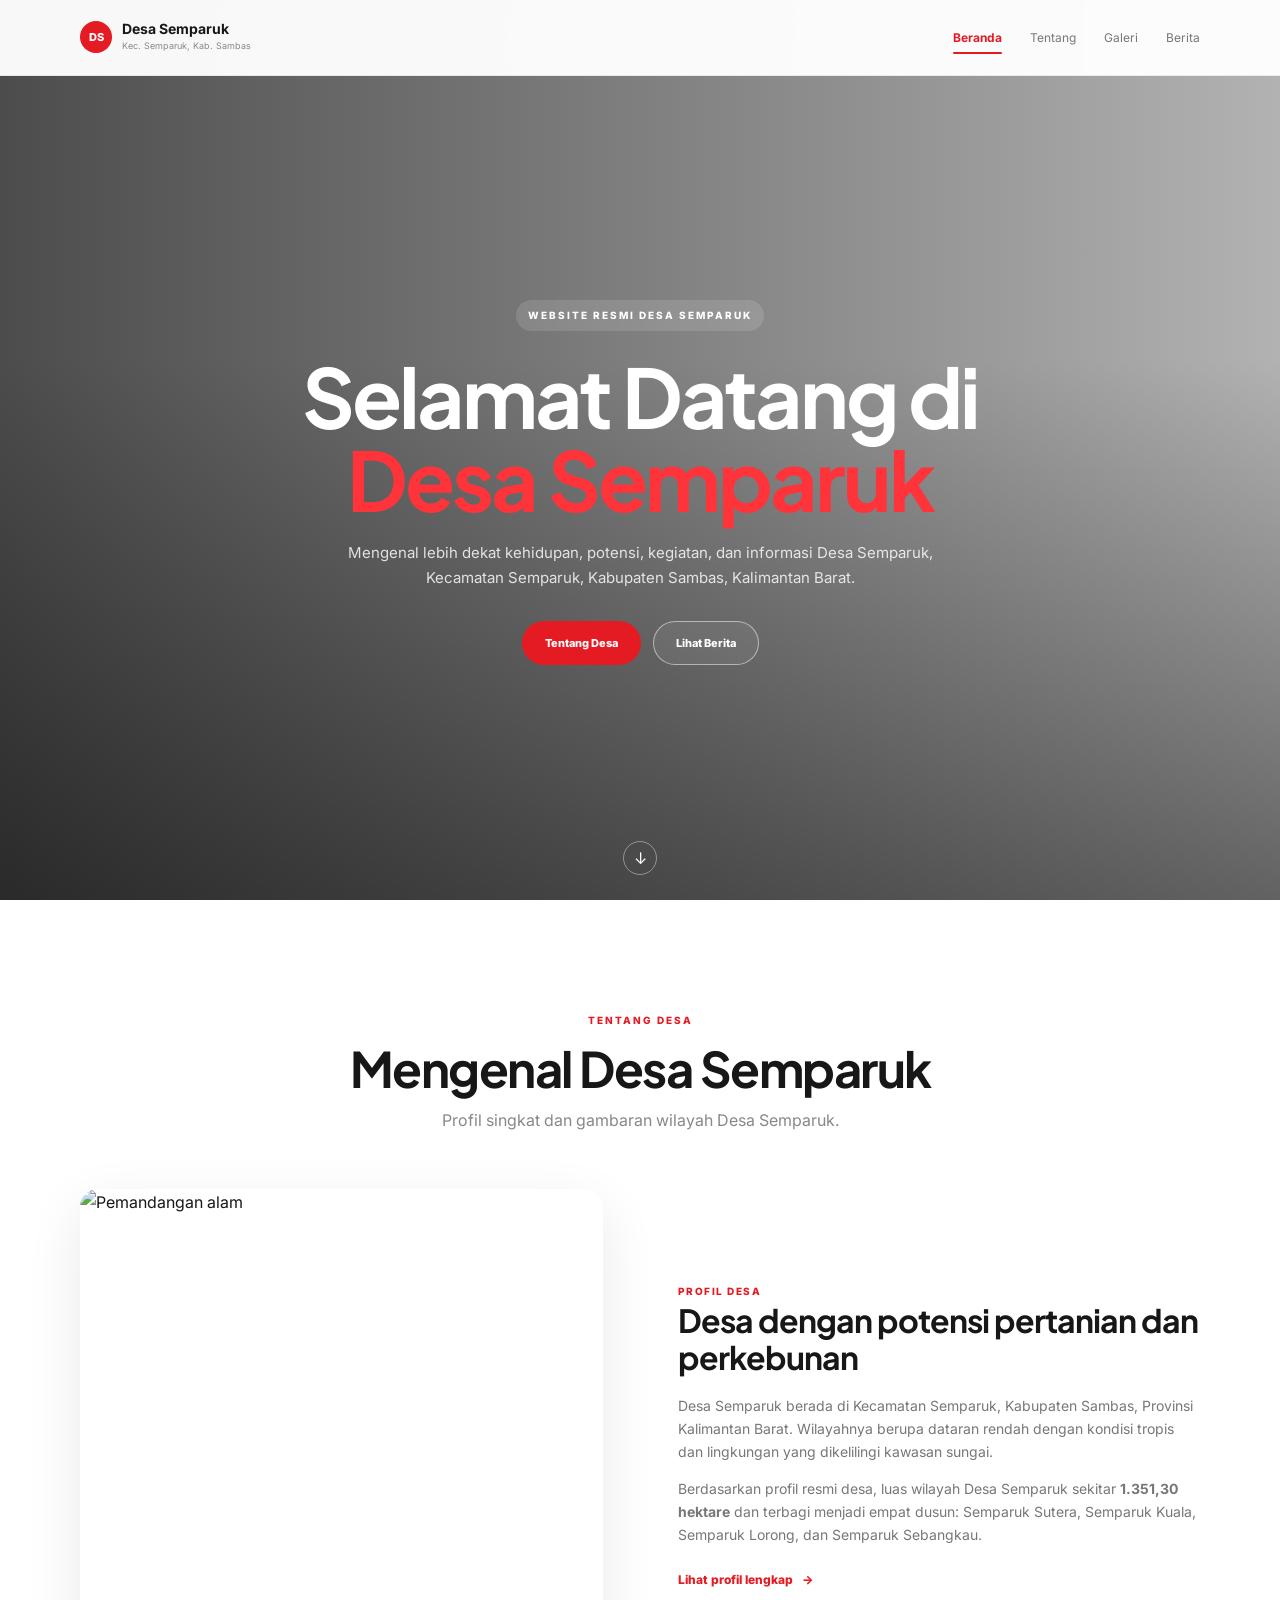
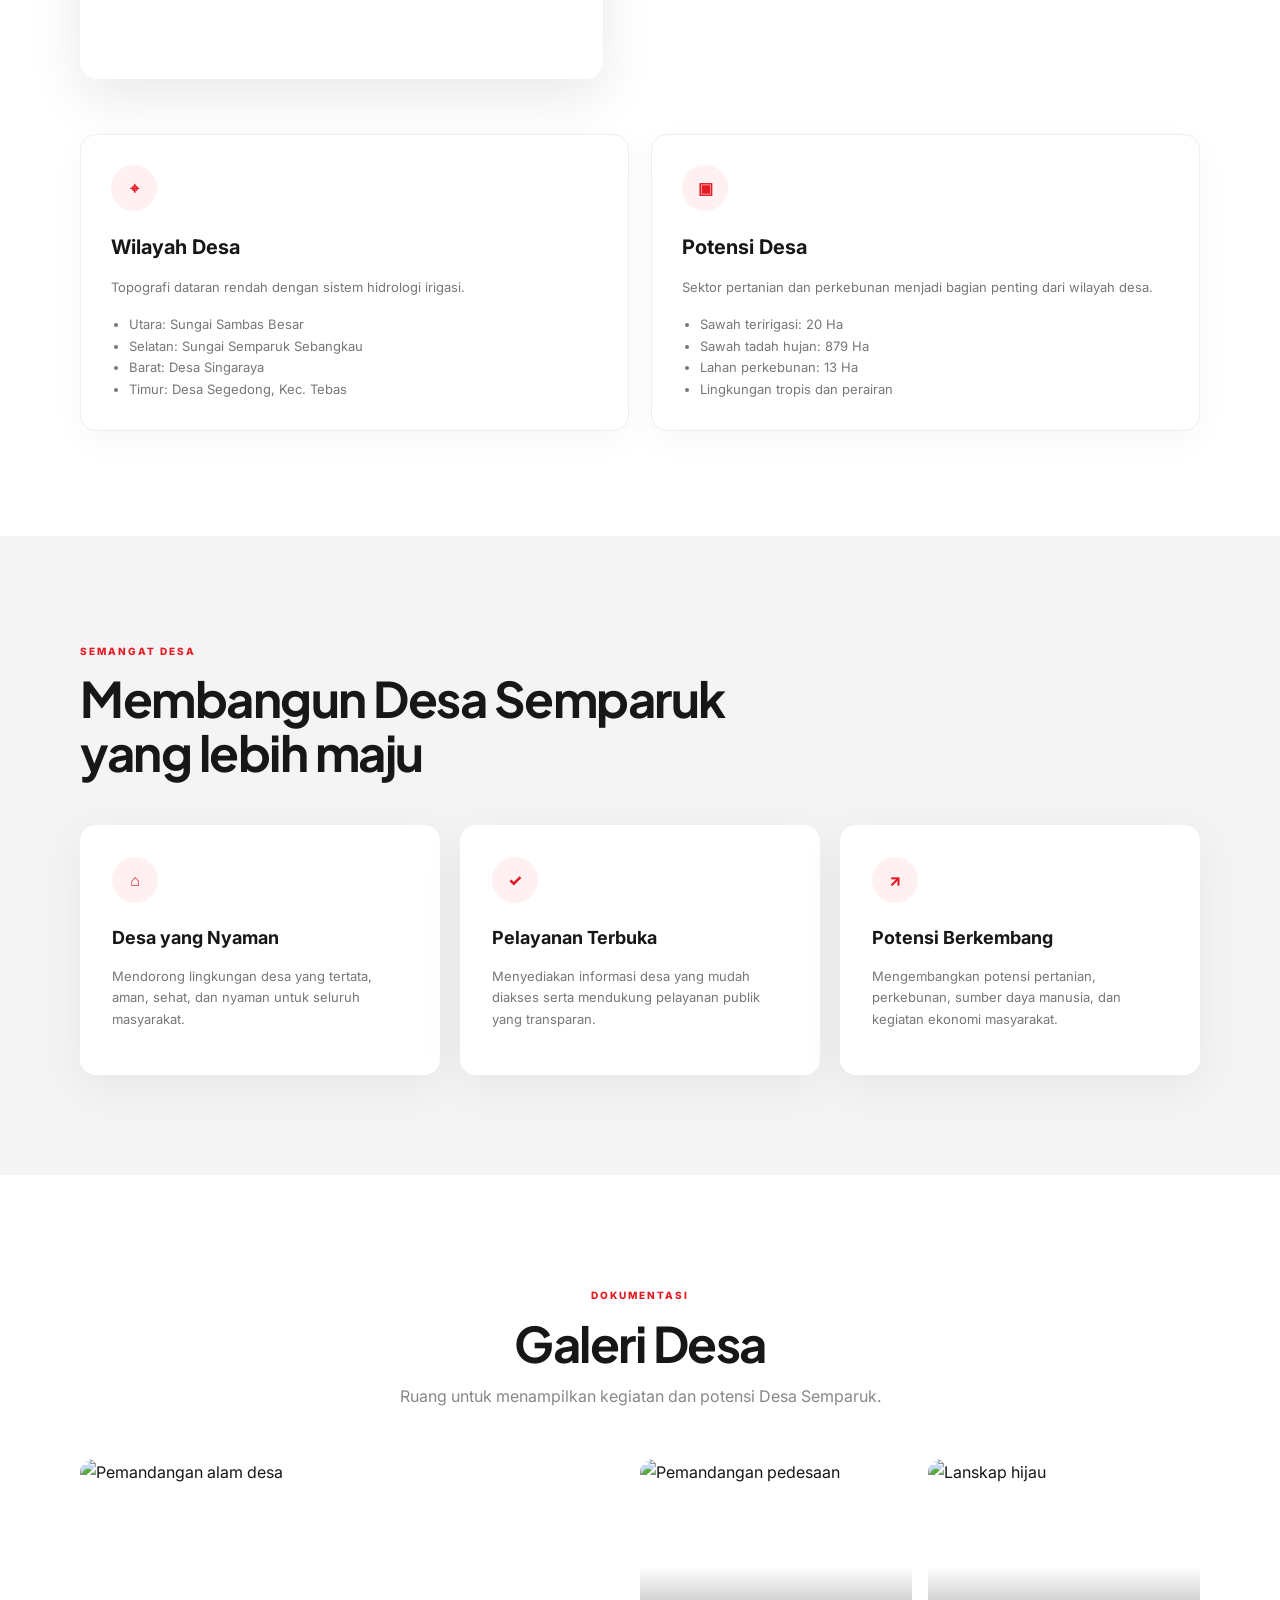
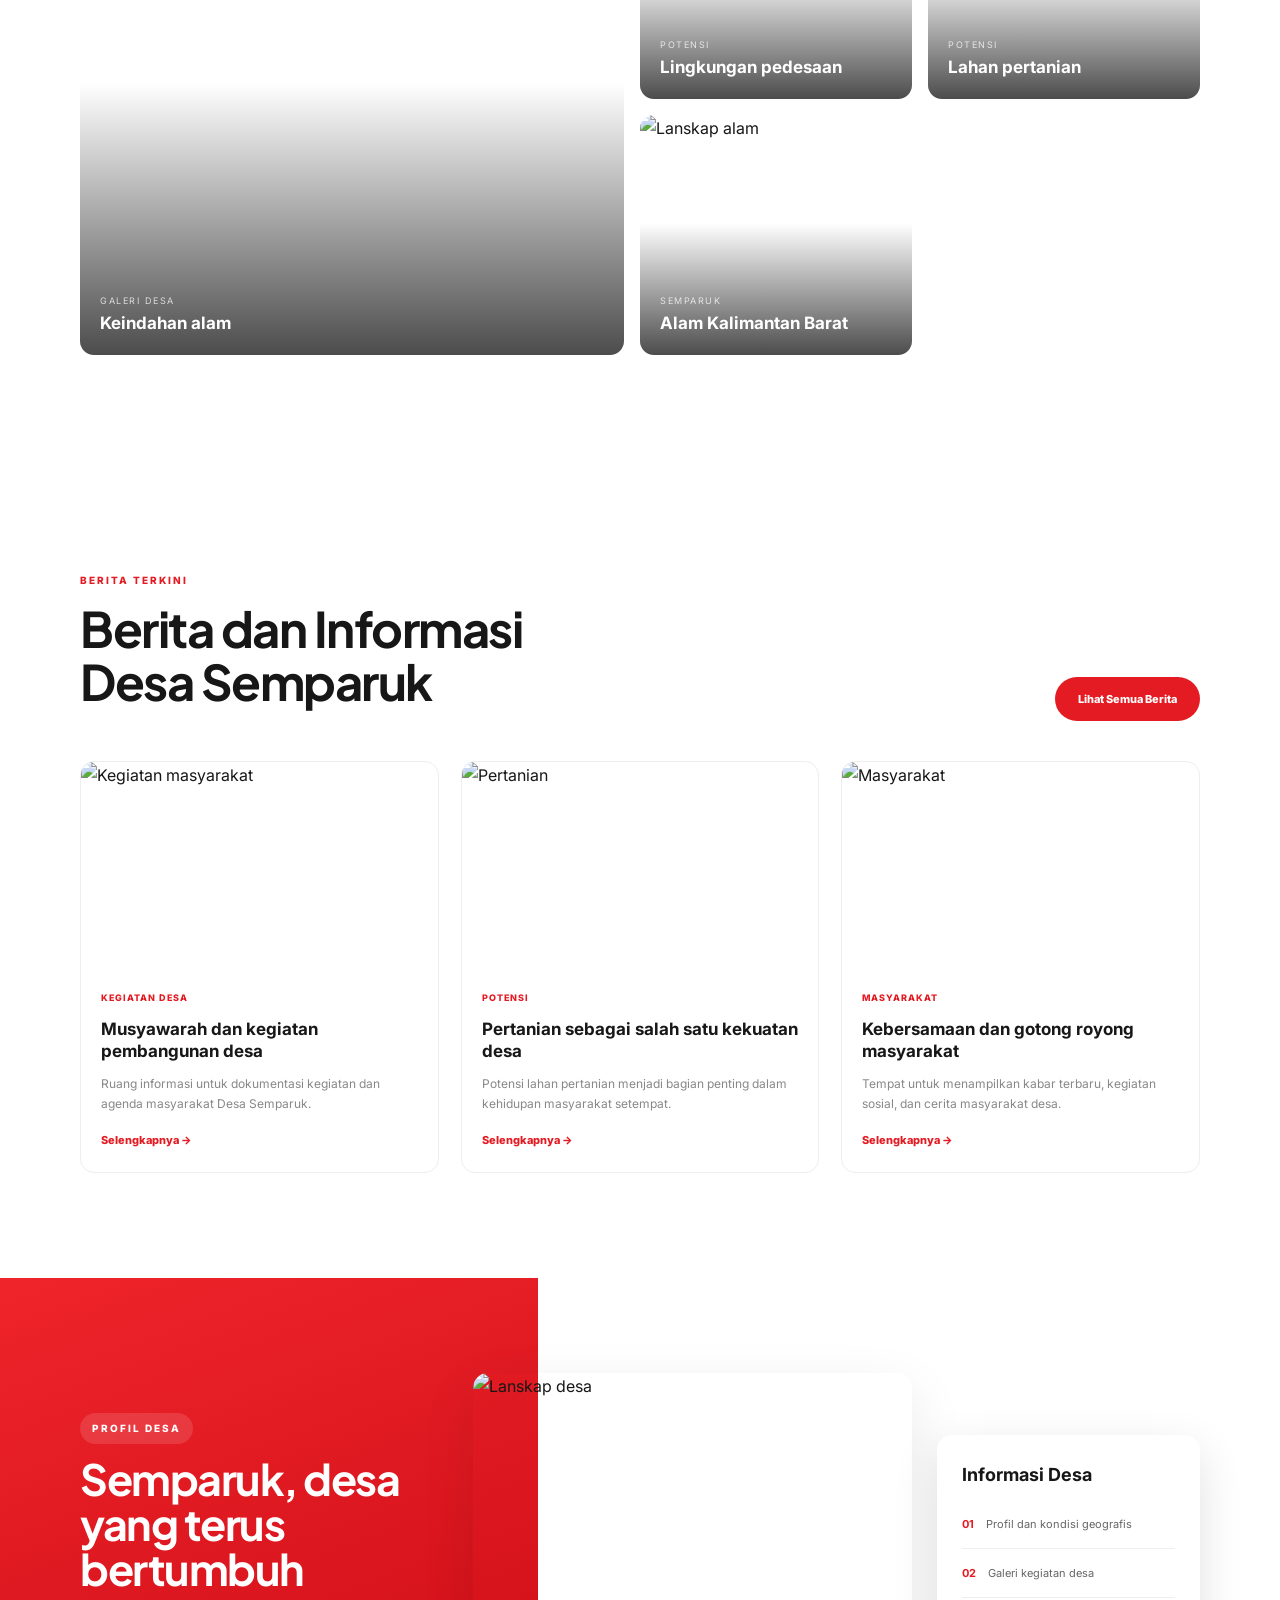
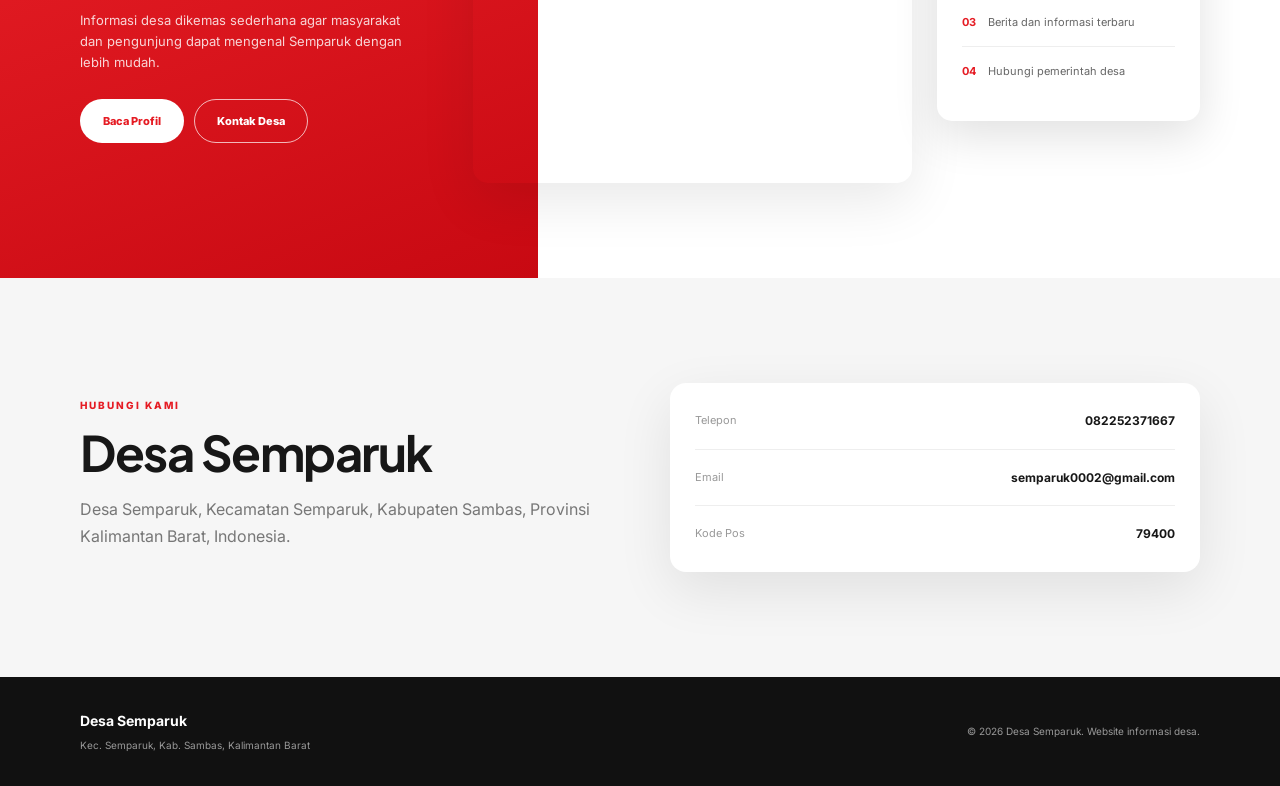
==== index.html @ 9cb69b75 "Add files via upload" ====
<!DOCTYPE html>
<html lang="id">
<head>
  <meta charset="UTF-8">
  <meta name="viewport" content="width=device-width, initial-scale=1.0">
  <meta name="description" content="Website informasi Desa Semparuk, Kecamatan Semparuk, Kabupaten Sambas, Kalimantan Barat.">
  <title>Desa Semparuk — Kec. Semparuk, Kab. Sambas</title>
  <link rel="preconnect" href="https://fonts.googleapis.com">
  <link rel="preconnect" href="https://fonts.gstatic.com" crossorigin>
  <link href="https://fonts.googleapis.com/css2?family=Inter:wght@400;500;600;700;800&family=Plus+Jakarta+Sans:wght@600;700;800&display=swap" rel="stylesheet">
  <link rel="stylesheet" href="style.css">
</head>
<body>

  <header class="navbar" id="navbar">
    <a href="#beranda" class="brand">
      <span class="brand-mark">DS</span>
      <span>
        <strong>Desa Semparuk</strong>
        <small>Kec. Semparuk, Kab. Sambas</small>
      </span>
    </a>

    <button class="menu-toggle" id="menuToggle" aria-label="Buka menu">☰</button>

    <nav id="navMenu">
      <a class="active" href="#beranda">Beranda</a>
      <a href="#tentang">Tentang</a>
      <a href="#galeri">Galeri</a>
      <a href="#berita">Berita</a>
    </nav>
  </header>

  <main>
    <!-- HERO -->
    <section class="hero" id="beranda">
      <div class="hero-bg"></div>
      <div class="hero-overlay"></div>
      <div class="hero-content reveal">
        <span class="eyebrow light">Website Resmi Desa Semparuk</span>
        <h1>Selamat Datang di<br><span>Desa Semparuk</span></h1>
        <p>
          Mengenal lebih dekat kehidupan, potensi, kegiatan, dan informasi
          Desa Semparuk, Kecamatan Semparuk, Kabupaten Sambas, Kalimantan Barat.
        </p>
        <div class="hero-actions">
          <a href="#tentang" class="btn btn-primary">Tentang Desa</a>
          <a href="#berita" class="btn btn-ghost">Lihat Berita</a>
        </div>
      </div>
      <a class="scroll-down" href="#tentang">↓</a>
    </section>

    <!-- TENTANG -->
    <section class="section" id="tentang">
      <div class="container">
        <div class="section-heading center reveal">
          <span class="eyebrow">Tentang Desa</span>
          <h2>Mengenal Desa Semparuk</h2>
          <p>Profil singkat dan gambaran wilayah Desa Semparuk.</p>
        </div>

        <div class="about-grid">
          <div class="about-photo reveal">
            <img src="https://images.unsplash.com/photo-1470770841072-f978cf4d019e?auto=format&fit=crop&w=1200&q=85" alt="Pemandangan alam">
          </div>
          <div class="about-copy reveal">
            <span class="mini-label">Profil Desa</span>
            <h3>Desa dengan potensi pertanian dan perkebunan</h3>
            <p>
              Desa Semparuk berada di Kecamatan Semparuk, Kabupaten Sambas,
              Provinsi Kalimantan Barat. Wilayahnya berupa dataran rendah dengan
              kondisi tropis dan lingkungan yang dikelilingi kawasan sungai.
            </p>
            <p>
              Berdasarkan profil resmi desa, luas wilayah Desa Semparuk sekitar
              <b>1.351,30 hektare</b> dan terbagi menjadi empat dusun:
              Semparuk Sutera, Semparuk Kuala, Semparuk Lorong, dan Semparuk Sebangkau.
            </p>
            <a class="text-link" href="#profil">Lihat profil lengkap <span>→</span></a>
          </div>
        </div>

        <div class="info-cards" id="profil">
          <article class="info-card reveal">
            <div class="icon">⌖</div>
            <h3>Wilayah Desa</h3>
            <p>Topografi dataran rendah dengan sistem hidrologi irigasi.</p>
            <ul>
              <li>Utara: Sungai Sambas Besar</li>
              <li>Selatan: Sungai Semparuk Sebangkau</li>
              <li>Barat: Desa Singaraya</li>
              <li>Timur: Desa Segedong, Kec. Tebas</li>
            </ul>
          </article>

          <article class="info-card reveal">
            <div class="icon">▣</div>
            <h3>Potensi Desa</h3>
            <p>Sektor pertanian dan perkebunan menjadi bagian penting dari wilayah desa.</p>
            <ul>
              <li>Sawah teririgasi: 20 Ha</li>
              <li>Sawah tadah hujan: 879 Ha</li>
              <li>Lahan perkebunan: 13 Ha</li>
              <li>Lingkungan tropis dan perairan</li>
            </ul>
          </article>
        </div>
      </div>
    </section>

    <!-- VISI MISI -->
    <section class="vision section-muted">
      <div class="container">
        <div class="section-heading reveal">
          <span class="eyebrow">Semangat Desa</span>
          <h2>Membangun Desa Semparuk<br>yang lebih maju</h2>
        </div>

        <div class="vision-grid">
          <div class="vision-card reveal">
            <div class="round-icon">⌂</div>
            <h3>Desa yang Nyaman</h3>
            <p>
              Mendorong lingkungan desa yang tertata, aman, sehat, dan nyaman
              untuk seluruh masyarakat.
            </p>
          </div>

          <div class="vision-card reveal">
            <div class="round-icon">✓</div>
            <h3>Pelayanan Terbuka</h3>
            <p>
              Menyediakan informasi desa yang mudah diakses serta mendukung
              pelayanan publik yang transparan.
            </p>
          </div>

          <div class="vision-card reveal">
            <div class="round-icon">↗</div>
            <h3>Potensi Berkembang</h3>
            <p>
              Mengembangkan potensi pertanian, perkebunan, sumber daya manusia,
              dan kegiatan ekonomi masyarakat.
            </p>
          </div>
        </div>
      </div>
    </section>

    <!-- GALERI -->
    <section class="section" id="galeri">
      <div class="container">
        <div class="section-heading center reveal">
          <span class="eyebrow">Dokumentasi</span>
          <h2>Galeri Desa</h2>
          <p>Ruang untuk menampilkan kegiatan dan potensi Desa Semparuk.</p>
        </div>

        <div class="gallery">
          <figure class="gallery-item large reveal">
            <img src="https://images.unsplash.com/photo-1506744038136-46273834b3fb?auto=format&fit=crop&w=1400&q=85" alt="Pemandangan alam desa">
            <figcaption><span>Galeri Desa</span><strong>Keindahan alam</strong></figcaption>
          </figure>
          <figure class="gallery-item reveal">
            <img src="https://images.unsplash.com/photo-1500530855697-b586d89ba3ee?auto=format&fit=crop&w=1000&q=85" alt="Pemandangan pedesaan">
            <figcaption><span>Potensi</span><strong>Lingkungan pedesaan</strong></figcaption>
          </figure>
          <figure class="gallery-item reveal">
            <img src="https://images.unsplash.com/photo-1500534623283-312aade485b7?auto=format&fit=crop&w=1000&q=85" alt="Lanskap hijau">
            <figcaption><span>Potensi</span><strong>Lahan pertanian</strong></figcaption>
          </figure>
          <figure class="gallery-item reveal">
            <img src="https://images.unsplash.com/photo-1501785888041-af3ef285b470?auto=format&fit=crop&w=1000&q=85" alt="Lanskap alam">
            <figcaption><span>Semparuk</span><strong>Alam Kalimantan Barat</strong></figcaption>
          </figure>
        </div>
      </div>
    </section>

    <!-- BERITA -->
    <section class="section news-section" id="berita">
      <div class="container">
        <div class="news-head reveal">
          <div>
            <span class="eyebrow">Berita Terkini</span>
            <h2>Berita dan Informasi<br>Desa Semparuk</h2>
          </div>
          <button class="btn btn-primary" onclick="showNotice()">Lihat Semua Berita</button>
        </div>

        <div class="news-grid">
          <article class="news-card reveal">
            <img src="https://images.unsplash.com/photo-1529156069898-49953e39b3ac?auto=format&fit=crop&w=900&q=85" alt="Kegiatan masyarakat">
            <div class="news-body">
              <span class="tag">Kegiatan Desa</span>
              <h3>Musyawarah dan kegiatan pembangunan desa</h3>
              <p>Ruang informasi untuk dokumentasi kegiatan dan agenda masyarakat Desa Semparuk.</p>
              <a href="#kontak">Selengkapnya →</a>
            </div>
          </article>

          <article class="news-card reveal">
            <img src="https://images.unsplash.com/photo-1492496913980-501348b61469?auto=format&fit=crop&w=900&q=85" alt="Pertanian">
            <div class="news-body">
              <span class="tag">Potensi</span>
              <h3>Pertanian sebagai salah satu kekuatan desa</h3>
              <p>Potensi lahan pertanian menjadi bagian penting dalam kehidupan masyarakat setempat.</p>
              <a href="#tentang">Selengkapnya →</a>
            </div>
          </article>

          <article class="news-card reveal">
            <img src="https://images.unsplash.com/photo-1511632765486-a01980e01a18?auto=format&fit=crop&w=900&q=85" alt="Masyarakat">
            <div class="news-body">
              <span class="tag">Masyarakat</span>
              <h3>Kebersamaan dan gotong royong masyarakat</h3>
              <p>Tempat untuk menampilkan kabar terbaru, kegiatan sosial, dan cerita masyarakat desa.</p>
              <a href="#galeri">Selengkapnya →</a>
            </div>
          </article>
        </div>
      </div>
    </section>

    <!-- FEATURE -->
    <section class="feature">
      <div class="feature-red"></div>
      <div class="container feature-grid">
        <div class="feature-copy reveal">
          <span class="eyebrow light">Profil Desa</span>
          <h2>Semparuk, desa yang terus bertumbuh</h2>
          <p>
            Informasi desa dikemas sederhana agar masyarakat dan pengunjung
            dapat mengenal Semparuk dengan lebih mudah.
          </p>
          <div class="feature-buttons">
            <a href="#tentang" class="btn btn-light">Baca Profil</a>
            <a href="#kontak" class="btn btn-outline-light">Kontak Desa</a>
          </div>
        </div>

        <div class="feature-image reveal">
          <img src="https://images.unsplash.com/photo-1500534623283-312aade485b7?auto=format&fit=crop&w=1400&q=85" alt="Lanskap desa">
        </div>

        <aside class="latest reveal">
          <h3>Informasi Desa</h3>
          <a href="#tentang"><b>01</b><span>Profil dan kondisi geografis</span></a>
          <a href="#galeri"><b>02</b><span>Galeri kegiatan desa</span></a>
          <a href="#berita"><b>03</b><span>Berita dan informasi terbaru</span></a>
          <a href="#kontak"><b>04</b><span>Hubungi pemerintah desa</span></a>
        </aside>
      </div>
    </section>

    <!-- CONTACT -->
    <section class="contact section" id="kontak">
      <div class="container contact-grid">
        <div class="reveal">
          <span class="eyebrow">Hubungi Kami</span>
          <h2>Desa Semparuk</h2>
          <p>
            Desa Semparuk, Kecamatan Semparuk, Kabupaten Sambas,
            Provinsi Kalimantan Barat, Indonesia.
          </p>
        </div>
        <div class="contact-card reveal">
          <div><span>Telepon</span><strong>082252371667</strong></div>
          <div><span>Email</span><strong>semparuk0002@gmail.com</strong></div>
          <div><span>Kode Pos</span><strong>79400</strong></div>
        </div>
      </div>
    </section>
  </main>

  <footer>
    <div class="container footer-inner">
      <div>
        <strong>Desa Semparuk</strong>
        <p>Kec. Semparuk, Kab. Sambas, Kalimantan Barat</p>
      </div>
      <p>© <span id="year"></span> Desa Semparuk. Website informasi desa.</p>
    </div>
  </footer>

  <button id="topBtn" class="top-btn" aria-label="Kembali ke atas">↑</button>
  <div id="notice" class="notice">Bagian berita lengkap dapat diisi dengan berita resmi Desa Semparuk.</div>

  <script src="script.js"></script>
</body>
</html>
---- style.css ----
:root{
  --red:#e51b23;
  --red-dark:#c90f17;
  --ink:#171717;
  --muted:#777;
  --line:#ececec;
  --soft:#f6f6f6;
  --white:#fff;
  --shadow:0 18px 55px rgba(0,0,0,.09);
}
*{box-sizing:border-box}
html{scroll-behavior:smooth}
body{margin:0;font-family:Inter,Arial,sans-serif;color:var(--ink);background:#fff;line-height:1.65}
img{display:block;width:100%;object-fit:cover}
a{text-decoration:none;color:inherit}
button{font:inherit}
.container{width:min(1120px,calc(100% - 48px));margin:auto}
.navbar{position:fixed;z-index:50;top:0;left:0;right:0;height:76px;background:rgba(255,255,255,.96);backdrop-filter:blur(14px);display:flex;align-items:center;justify-content:space-between;padding:0 max(24px,calc((100vw - 1120px)/2));border-bottom:1px solid rgba(0,0,0,.06)}
.brand{display:flex;gap:10px;align-items:center}
.brand-mark{width:32px;height:32px;border-radius:50%;background:var(--red);color:#fff;display:grid;place-items:center;font-weight:800;font-size:11px}
.brand strong{display:block;font-size:14px;line-height:1.1}
.brand small{display:block;color:#888;font-size:9px;margin-top:3px}
nav{display:flex;gap:28px;align-items:center}
nav a{font-size:12px;color:#777;position:relative;padding:7px 0}
nav a.active,nav a:hover{color:var(--red);font-weight:700}
nav a.active:after{content:"";position:absolute;height:2px;background:var(--red);left:0;right:0;bottom:0;border-radius:2px}
.menu-toggle{display:none;border:0;background:none;font-size:25px;cursor:pointer}
.hero{height:100vh;min-height:640px;position:relative;display:grid;place-items:center;overflow:hidden;color:#fff}
.hero-bg{position:absolute;inset:0;background-image:url("https://images.unsplash.com/photo-1470770841072-f978cf4d019e?auto=format&fit=crop&w=2200&q=90");background-size:cover;background-position:center}
.hero-overlay{position:absolute;inset:0;background:linear-gradient(90deg,rgba(0,0,0,.70),rgba(0,0,0,.30)),linear-gradient(0deg,rgba(0,0,0,.45),transparent 60%)}
.hero-content{position:relative;z-index:2;width:min(820px,calc(100% - 48px));text-align:center;margin-top:65px}
.eyebrow{display:inline-block;text-transform:uppercase;letter-spacing:2px;color:var(--red);font-weight:800;font-size:10px;margin-bottom:13px}
.eyebrow.light{color:#fff;background:rgba(255,255,255,.13);padding:7px 12px;border-radius:30px;backdrop-filter:blur(6px)}
.hero h1{font-family:"Plus Jakarta Sans",Inter,sans-serif;font-size:clamp(42px,7vw,82px);line-height:1.02;letter-spacing:-3px;margin:10px 0 20px}
.hero h1 span{color:#ff343b}
.hero p{max-width:650px;margin:auto;color:rgba(255,255,255,.82);font-size:15px}
.hero-actions{display:flex;gap:12px;justify-content:center;margin-top:30px}
.btn{display:inline-flex;align-items:center;justify-content:center;border-radius:999px;padding:12px 22px;font-size:11px;font-weight:800;border:1px solid transparent;cursor:pointer;transition:.25s}
.btn-primary{background:var(--red);color:#fff}
.btn-primary:hover{background:var(--red-dark);transform:translateY(-2px)}
.btn-ghost{border-color:rgba(255,255,255,.5);color:#fff;background:rgba(255,255,255,.06)}
.btn-ghost:hover{background:#fff;color:#111}
.btn-light{background:#fff;color:var(--red)}
.btn-outline-light{border-color:rgba(255,255,255,.7);color:#fff}
.scroll-down{position:absolute;bottom:25px;left:50%;transform:translateX(-50%);width:34px;height:34px;border:1px solid rgba(255,255,255,.4);border-radius:50%;display:grid;place-items:center;color:#fff;animation:bounce 1.8s infinite}
.section{padding:105px 0}
.section-muted{background:#f4f4f4;padding:100px 0}
.section-heading h2,.news-head h2,.contact h2{font-family:"Plus Jakarta Sans",Inter,sans-serif;font-size:clamp(31px,4vw,49px);line-height:1.1;letter-spacing:-1.5px;margin:0 0 12px}
.section-heading p{color:#888;margin:0}
.center{text-align:center}
.about-grid{display:grid;grid-template-columns:1fr 1fr;gap:75px;align-items:center;margin-top:55px}
.about-photo{border-radius:18px;overflow:hidden;height:490px;box-shadow:var(--shadow)}
.about-photo img{height:100%}
.about-copy h3{font-family:"Plus Jakarta Sans";font-size:32px;line-height:1.15;letter-spacing:-1px;margin:0 0 18px}
.about-copy p{color:#777;font-size:14px}
.mini-label{color:var(--red);font-size:10px;text-transform:uppercase;font-weight:800;letter-spacing:1.5px}
.text-link{display:inline-flex;gap:9px;color:var(--red);font-size:12px;font-weight:800;margin-top:10px}
.info-cards{display:grid;grid-template-columns:1fr 1fr;gap:22px;margin-top:55px}
.info-card{border:1px solid #eee;border-radius:16px;padding:30px;background:#fff;box-shadow:0 10px 35px rgba(0,0,0,.035)}
.icon,.round-icon{width:46px;height:46px;border-radius:50%;background:#fff0f1;color:var(--red);display:grid;place-items:center;font-weight:800}
.info-card h3{margin:20px 0 5px;font-size:20px}
.info-card p,.info-card li{color:#777;font-size:13px}
.info-card ul{padding-left:18px;margin-bottom:0}
.vision-grid{display:grid;grid-template-columns:repeat(3,1fr);gap:20px;margin-top:45px}
.vision-card{background:#fff;border-radius:16px;padding:32px;box-shadow:0 12px 45px rgba(0,0,0,.06)}
.vision-card h3{font-size:18px;margin:20px 0 8px}
.vision-card p{color:#777;font-size:13px}
.gallery{display:grid;grid-template-columns:2fr 1fr 1fr;grid-auto-rows:240px;gap:16px;margin-top:50px}
.gallery-item{position:relative;border-radius:14px;overflow:hidden;margin:0}
.gallery-item.large{grid-row:span 2}
.gallery-item img{height:100%;transition:.5s}
.gallery-item:hover img{transform:scale(1.06)}
.gallery-item:after{content:"";position:absolute;inset:0;background:linear-gradient(transparent 45%,rgba(0,0,0,.7))}
.gallery-item figcaption{position:absolute;z-index:2;left:20px;right:20px;bottom:18px;color:#fff}
.gallery-item figcaption span{display:block;font-size:9px;text-transform:uppercase;letter-spacing:1.5px;opacity:.75}
.gallery-item figcaption strong{font-size:17px}
.news-section{background:#fff}
.news-head{display:flex;justify-content:space-between;align-items:end;gap:30px}
.news-grid{display:grid;grid-template-columns:repeat(3,1fr);gap:22px;margin-top:40px}
.news-card{border:1px solid #eee;border-radius:14px;overflow:hidden;background:#fff;transition:.3s}
.news-card:hover{transform:translateY(-5px);box-shadow:var(--shadow)}
.news-card>img{height:200px}
.news-body{padding:20px}
.tag{color:var(--red);font-size:9px;text-transform:uppercase;font-weight:800;letter-spacing:1px}
.news-body h3{font-size:17px;line-height:1.3;margin:9px 0}
.news-body p{color:#888;font-size:12px}
.news-body a{color:var(--red);font-size:11px;font-weight:800}
.feature{position:relative;background:#fff;overflow:hidden}
.feature-red{position:absolute;left:0;top:0;bottom:0;width:42%;background:linear-gradient(160deg,#ef242b,#c80912)}
.feature-grid{position:relative;display:grid;grid-template-columns:1.05fr 1.25fr .75fr;gap:25px;align-items:center;min-height:600px}
.feature-copy{color:#fff;padding:55px 30px 55px 0}
.feature-copy h2{font-family:"Plus Jakarta Sans";font-size:43px;line-height:1.05;letter-spacing:-1.5px;margin:0 0 18px}
.feature-copy p{font-size:13px;color:rgba(255,255,255,.82)}
.feature-buttons{display:flex;gap:10px;margin-top:25px}
.feature-image{height:410px;border-radius:15px;overflow:hidden;box-shadow:var(--shadow)}
.feature-image img{height:100%}
.latest{background:#fff;border-radius:15px;padding:25px;box-shadow:0 15px 45px rgba(0,0,0,.12)}
.latest h3{margin:0 0 10px;font-size:18px}
.latest a{display:flex;gap:12px;padding:15px 0;border-bottom:1px solid #eee;font-size:11px}
.latest a:last-child{border-bottom:0}
.latest b{color:var(--red)}
.latest span{color:#666}
.contact{background:#f6f6f6}
.contact-grid{display:grid;grid-template-columns:1fr 1fr;gap:60px;align-items:center}
.contact p{color:#777;max-width:520px}
.contact-card{background:#fff;border-radius:16px;padding:10px 25px;box-shadow:var(--shadow)}
.contact-card div{display:flex;justify-content:space-between;gap:20px;padding:18px 0;border-bottom:1px solid #eee}
.contact-card div:last-child{border:0}
.contact-card span{color:#999;font-size:11px}
.contact-card strong{font-size:12px}
footer{background:#111;color:#fff;padding:30px 0}
.footer-inner{display:flex;justify-content:space-between;gap:20px;align-items:center}
.footer-inner strong{font-size:14px}
.footer-inner p{margin:3px 0;color:#999;font-size:10px}
.top-btn{position:fixed;z-index:40;right:22px;bottom:22px;width:38px;height:38px;border-radius:50%;border:0;background:var(--red);color:#fff;cursor:pointer;opacity:0;pointer-events:none;transition:.25s}
.top-btn.show{opacity:1;pointer-events:auto}
.notice{position:fixed;z-index:100;left:50%;bottom:25px;transform:translate(-50%,20px);background:#111;color:#fff;border-radius:10px;padding:12px 18px;font-size:11px;opacity:0;pointer-events:none;transition:.3s;box-shadow:var(--shadow)}
.notice.show{opacity:1;transform:translate(-50%,0)}
.reveal{opacity:0;transform:translateY(28px);transition:opacity .75s ease,transform .75s ease}
.reveal.visible{opacity:1;transform:none}
@keyframes bounce{0%,100%{transform:translate(-50%,0)}50%{transform:translate(-50%,8px)}}

@media(max-width:850px){
  .menu-toggle{display:block}
  nav{position:absolute;left:15px;right:15px;top:68px;background:#fff;display:none;flex-direction:column;gap:0;padding:10px 18px;border-radius:12px;box-shadow:var(--shadow);align-items:stretch}
  nav.open{display:flex}
  nav a{padding:12px}
  .about-grid,.contact-grid{grid-template-columns:1fr;gap:35px}
  .about-photo{height:350px}
  .vision-grid,.news-grid{grid-template-columns:1fr}
  .gallery{grid-template-columns:1fr 1fr;grid-auto-rows:220px}
  .gallery-item.large{grid-row:span 1;grid-column:span 2}
  .feature-red{width:100%;height:52%;bottom:auto}
  .feature-grid{grid-template-columns:1fr;min-height:0;padding:65px 0}
  .feature-copy{padding:0}
  .feature-image{height:330px}
  .latest{margin-top:0}
}
@media(max-width:520px){
  .container{width:min(100% - 30px,1120px)}
  .navbar{padding:0 15px}
  .hero h1{font-size:42px;letter-spacing:-2px}
  .hero p{font-size:13px}
  .hero-actions{flex-direction:column;width:200px;margin:25px auto 0}
  .section,.section-muted{padding:75px 0}
  .info-cards{grid-template-columns:1fr}
  .gallery{grid-template-columns:1fr;grid-auto-rows:220px}
  .gallery-item.large{grid-column:auto}
  .news-head{display:block}
  .news-head .btn{margin-top:20px}
  .feature-copy h2{font-size:35px}
  .footer-inner{display:block}
  .footer-inner>p{margin-top:15px}
}
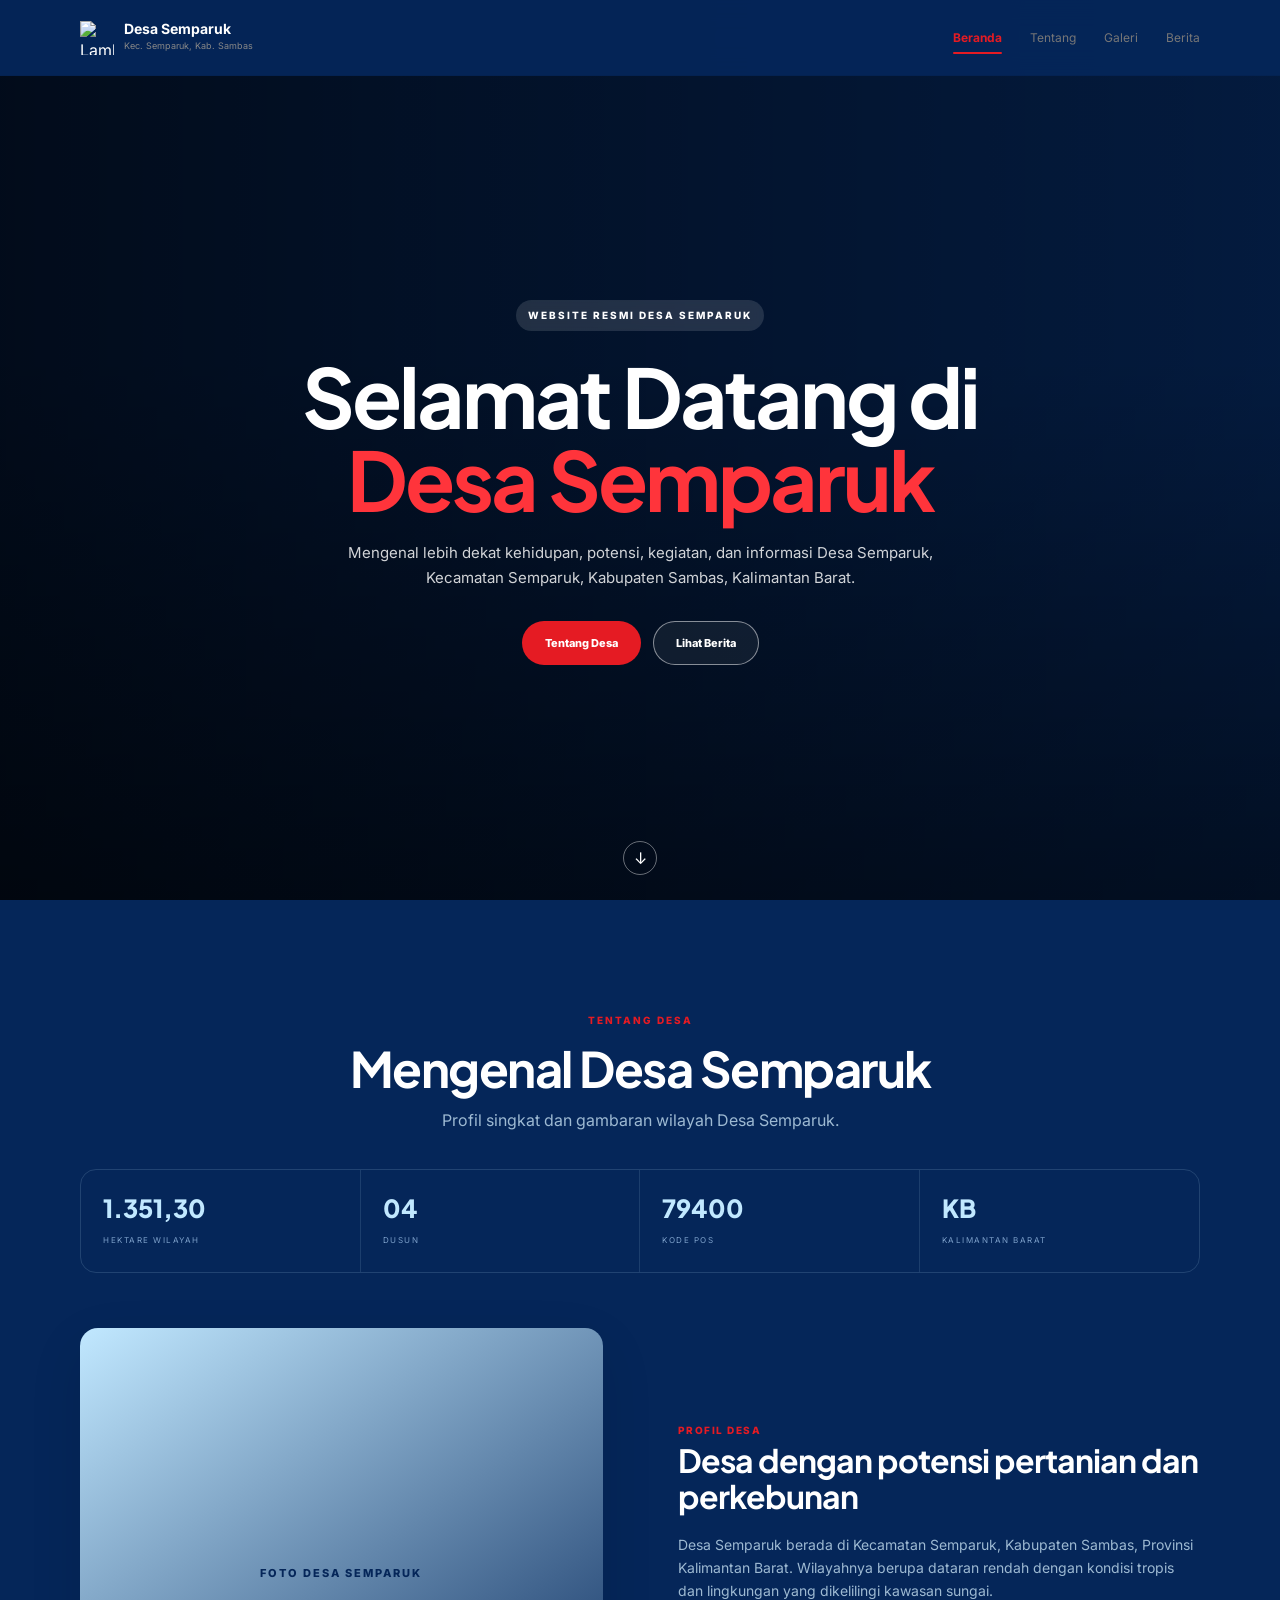
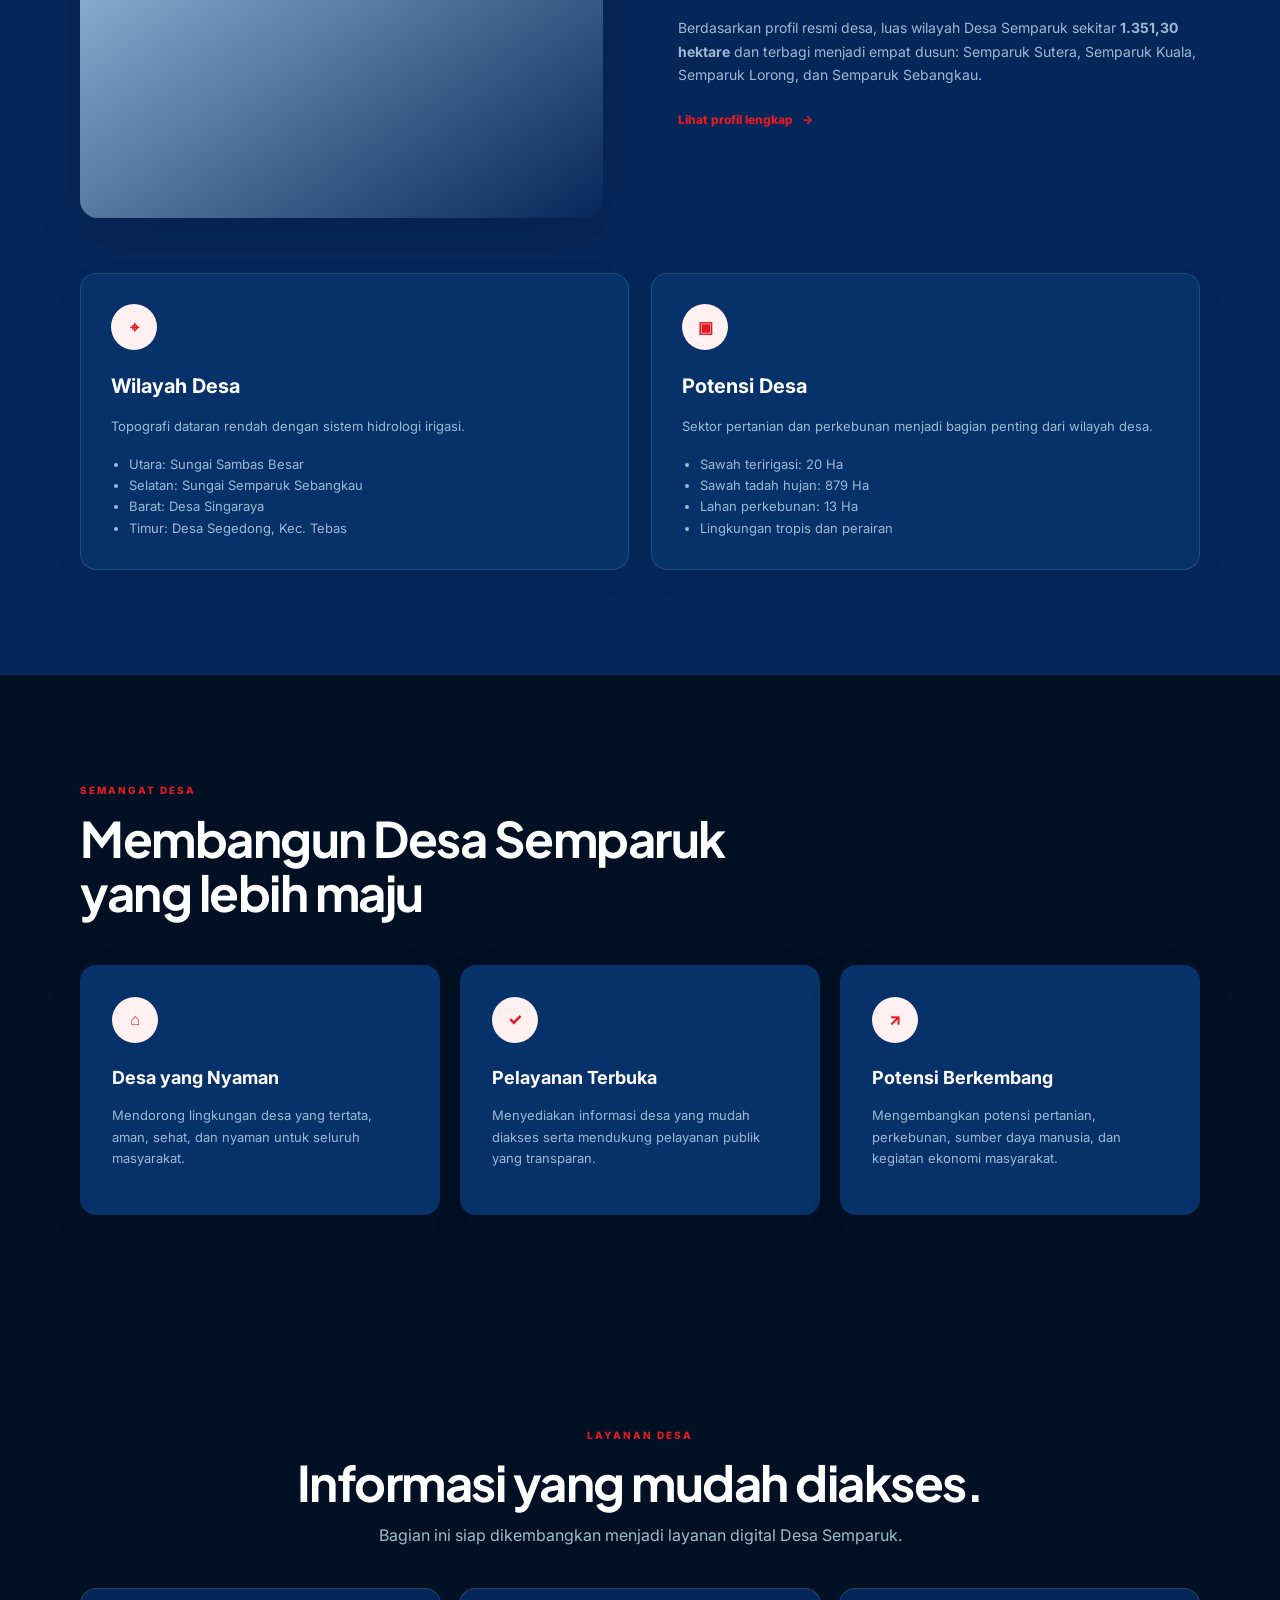
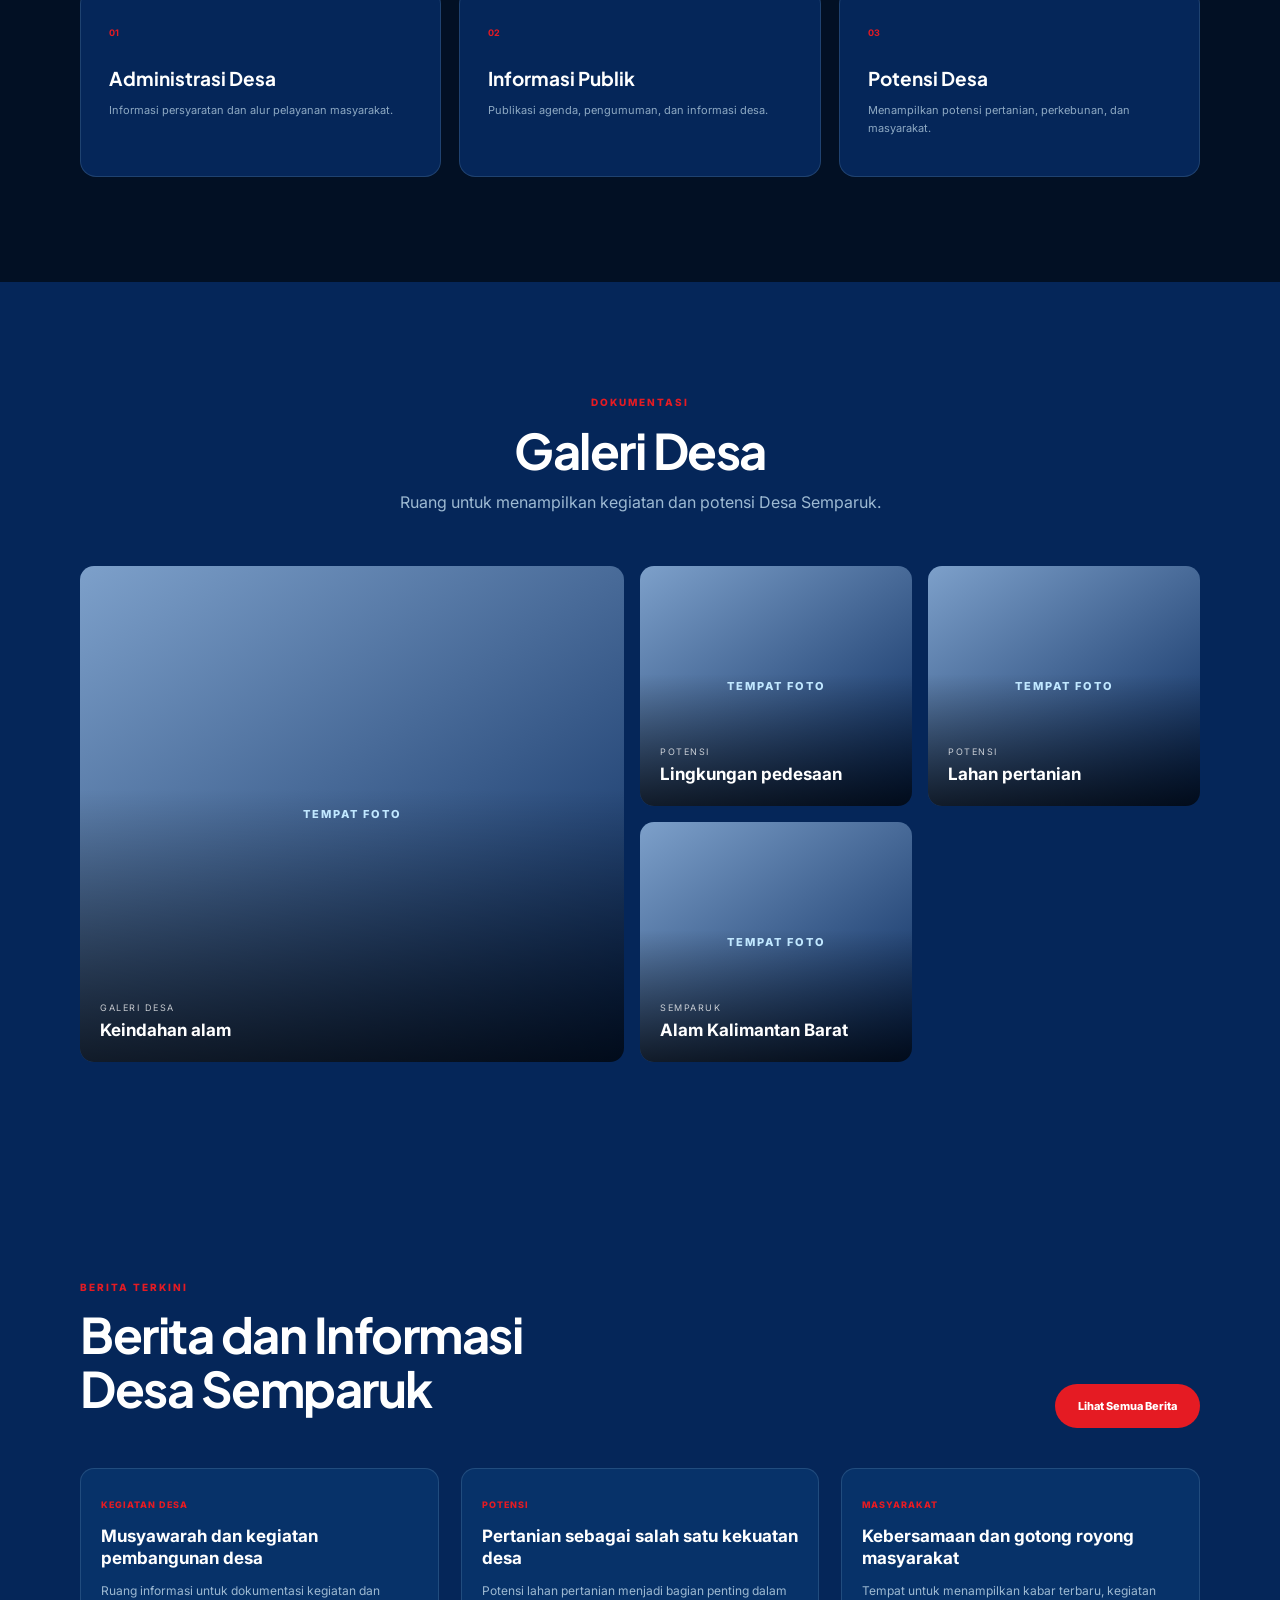
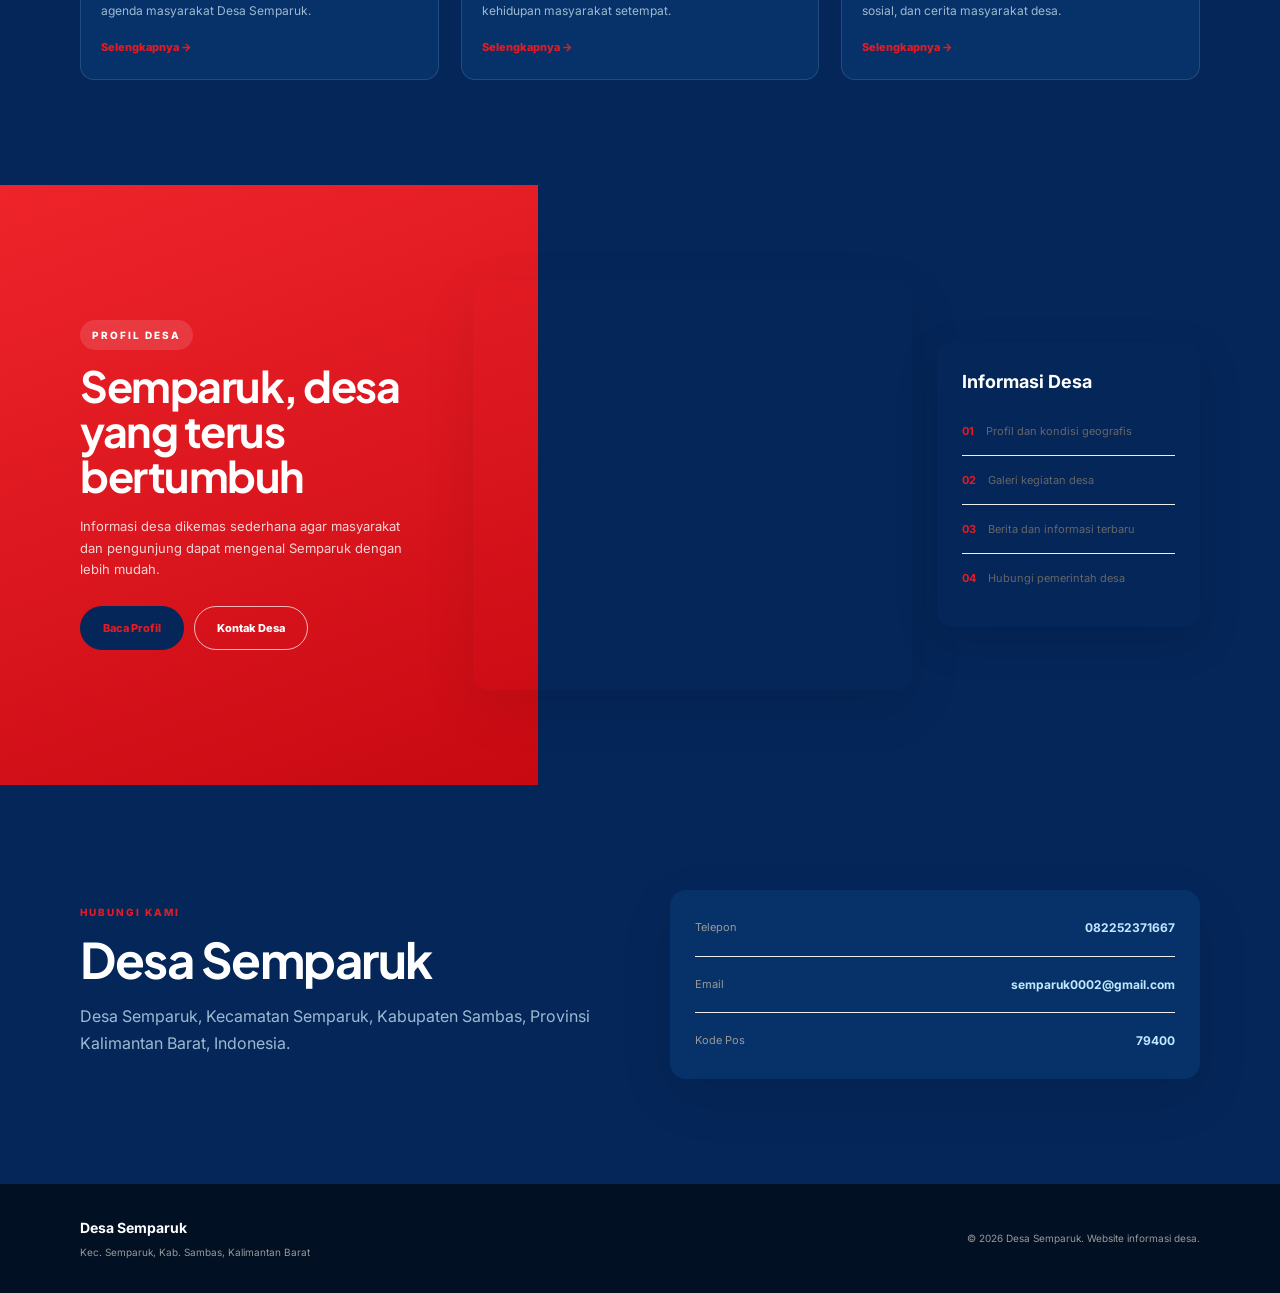
==== commit 8db790da: "Add files via upload" ====
--- a/index.html
+++ b/index.html
@@ -14,7 +14,7 @@
 
   <header class="navbar" id="navbar">
     <a href="#beranda" class="brand">
-      <span class="brand-mark">DS</span>
+      <img class="official-logo" src="assets/logo-kabupaten-sambas.webp" alt="Lambang Kabupaten Sambas">
       <span>
         <strong>Desa Semparuk</strong>
         <small>Kec. Semparuk, Kab. Sambas</small>
@@ -60,9 +60,15 @@
           <p>Profil singkat dan gambaran wilayah Desa Semparuk.</p>
         </div>
 
-        <div class="about-grid">
+        <div class="v2-stats">
+<div><b>1.351,30</b><span>HEKTARE WILAYAH</span></div>
+<div><b>04</b><span>DUSUN</span></div>
+<div><b>79400</b><span>KODE POS</span></div>
+<div><b>KB</b><span>KALIMANTAN BARAT</span></div>
+</div>
+<div class="about-grid">
           <div class="about-photo reveal">
-            <img src="https://images.unsplash.com/photo-1470770841072-f978cf4d019e?auto=format&fit=crop&w=1200&q=85" alt="Pemandangan alam">
+            
           </div>
           <div class="about-copy reveal">
             <span class="mini-label">Profil Desa</span>
@@ -148,7 +154,16 @@
       </div>
     </section>
 
-    <!-- GALERI -->
+    <section class="v2-services section">
+<div class="container"><div class="section-heading center">
+<span class="eyebrow">LAYANAN DESA</span><h2>Informasi yang mudah diakses.</h2>
+<p>Bagian ini siap dikembangkan menjadi layanan digital Desa Semparuk.</p></div>
+<div class="v2-service-grid">
+<article><b>01</b><h3>Administrasi Desa</h3><p>Informasi persyaratan dan alur pelayanan masyarakat.</p></article>
+<article><b>02</b><h3>Informasi Publik</h3><p>Publikasi agenda, pengumuman, dan informasi desa.</p></article>
+<article><b>03</b><h3>Potensi Desa</h3><p>Menampilkan potensi pertanian, perkebunan, dan masyarakat.</p></article>
+</div></div></section>
+<!-- GALERI -->
     <section class="section" id="galeri">
       <div class="container">
         <div class="section-heading center reveal">
@@ -159,19 +174,19 @@
 
         <div class="gallery">
           <figure class="gallery-item large reveal">
-            <img src="https://images.unsplash.com/photo-1506744038136-46273834b3fb?auto=format&fit=crop&w=1400&q=85" alt="Pemandangan alam desa">
+            
             <figcaption><span>Galeri Desa</span><strong>Keindahan alam</strong></figcaption>
           </figure>
           <figure class="gallery-item reveal">
-            <img src="https://images.unsplash.com/photo-1500530855697-b586d89ba3ee?auto=format&fit=crop&w=1000&q=85" alt="Pemandangan pedesaan">
+            
             <figcaption><span>Potensi</span><strong>Lingkungan pedesaan</strong></figcaption>
           </figure>
           <figure class="gallery-item reveal">
-            <img src="https://images.unsplash.com/photo-1500534623283-312aade485b7?auto=format&fit=crop&w=1000&q=85" alt="Lanskap hijau">
+            
             <figcaption><span>Potensi</span><strong>Lahan pertanian</strong></figcaption>
           </figure>
           <figure class="gallery-item reveal">
-            <img src="https://images.unsplash.com/photo-1501785888041-af3ef285b470?auto=format&fit=crop&w=1000&q=85" alt="Lanskap alam">
+            
             <figcaption><span>Semparuk</span><strong>Alam Kalimantan Barat</strong></figcaption>
           </figure>
         </div>
@@ -191,7 +206,7 @@
 
         <div class="news-grid">
           <article class="news-card reveal">
-            <img src="https://images.unsplash.com/photo-1529156069898-49953e39b3ac?auto=format&fit=crop&w=900&q=85" alt="Kegiatan masyarakat">
+            
             <div class="news-body">
               <span class="tag">Kegiatan Desa</span>
               <h3>Musyawarah dan kegiatan pembangunan desa</h3>
@@ -201,7 +216,7 @@
           </article>
 
           <article class="news-card reveal">
-            <img src="https://images.unsplash.com/photo-1492496913980-501348b61469?auto=format&fit=crop&w=900&q=85" alt="Pertanian">
+            
             <div class="news-body">
               <span class="tag">Potensi</span>
               <h3>Pertanian sebagai salah satu kekuatan desa</h3>
@@ -211,7 +226,7 @@
           </article>
 
           <article class="news-card reveal">
-            <img src="https://images.unsplash.com/photo-1511632765486-a01980e01a18?auto=format&fit=crop&w=900&q=85" alt="Masyarakat">
+            
             <div class="news-body">
               <span class="tag">Masyarakat</span>
               <h3>Kebersamaan dan gotong royong masyarakat</h3>
@@ -241,7 +256,7 @@
         </div>
 
         <div class="feature-image reveal">
-          <img src="https://images.unsplash.com/photo-1500534623283-312aade485b7?auto=format&fit=crop&w=1400&q=85" alt="Lanskap desa">
+          
         </div>
 
         <aside class="latest reveal">
--- a/style.css
+++ b/style.css
@@ -1,4 +1,4 @@
-:root{
+:root{--blue:#052659;--blue-dark:#021024;--blue-light:#7DA0CA;--blue-pale:#C1E8FF;
   --red:#e51b23;
   --red-dark:#c90f17;
   --ink:#171717;
@@ -10,12 +10,12 @@
 }
 *{box-sizing:border-box}
 html{scroll-behavior:smooth}
-body{margin:0;font-family:Inter,Arial,sans-serif;color:var(--ink);background:#fff;line-height:1.65}
+body{margin:0;font-family:Inter,Arial,sans-serif;color:var(--ink);background:#052659;line-height:1.65}
 img{display:block;width:100%;object-fit:cover}
 a{text-decoration:none;color:inherit}
 button{font:inherit}
 .container{width:min(1120px,calc(100% - 48px));margin:auto}
-.navbar{position:fixed;z-index:50;top:0;left:0;right:0;height:76px;background:rgba(255,255,255,.96);backdrop-filter:blur(14px);display:flex;align-items:center;justify-content:space-between;padding:0 max(24px,calc((100vw - 1120px)/2));border-bottom:1px solid rgba(0,0,0,.06)}
+.navbar{position:fixed;z-index:50;top:0;left:0;right:0;height:76px;background:rgba(5,38,89,.96);backdrop-filter:blur(14px);display:flex;align-items:center;justify-content:space-between;padding:0 max(24px,calc((100vw - 1120px)/2));border-bottom:1px solid rgba(0,0,0,.06)}
 .brand{display:flex;gap:10px;align-items:center}
 .brand-mark{width:32px;height:32px;border-radius:50%;background:var(--red);color:#fff;display:grid;place-items:center;font-weight:800;font-size:11px}
 .brand strong{display:block;font-size:14px;line-height:1.1}
@@ -39,8 +39,8 @@
 .btn-primary{background:var(--red);color:#fff}
 .btn-primary:hover{background:var(--red-dark);transform:translateY(-2px)}
 .btn-ghost{border-color:rgba(255,255,255,.5);color:#fff;background:rgba(255,255,255,.06)}
-.btn-ghost:hover{background:#fff;color:#111}
-.btn-light{background:#fff;color:var(--red)}
+.btn-ghost:hover{background:#052659;color:#111}
+.btn-light{background:#052659;color:var(--red)}
 .btn-outline-light{border-color:rgba(255,255,255,.7);color:#fff}
 .scroll-down{position:absolute;bottom:25px;left:50%;transform:translateX(-50%);width:34px;height:34px;border:1px solid rgba(255,255,255,.4);border-radius:50%;display:grid;place-items:center;color:#fff;animation:bounce 1.8s infinite}
 .section{padding:105px 0}
@@ -56,13 +56,13 @@
 .mini-label{color:var(--red);font-size:10px;text-transform:uppercase;font-weight:800;letter-spacing:1.5px}
 .text-link{display:inline-flex;gap:9px;color:var(--red);font-size:12px;font-weight:800;margin-top:10px}
 .info-cards{display:grid;grid-template-columns:1fr 1fr;gap:22px;margin-top:55px}
-.info-card{border:1px solid #eee;border-radius:16px;padding:30px;background:#fff;box-shadow:0 10px 35px rgba(0,0,0,.035)}
+.info-card{border:1px solid #eee;border-radius:16px;padding:30px;background:#052659;box-shadow:0 10px 35px rgba(0,0,0,.035)}
 .icon,.round-icon{width:46px;height:46px;border-radius:50%;background:#fff0f1;color:var(--red);display:grid;place-items:center;font-weight:800}
 .info-card h3{margin:20px 0 5px;font-size:20px}
 .info-card p,.info-card li{color:#777;font-size:13px}
 .info-card ul{padding-left:18px;margin-bottom:0}
 .vision-grid{display:grid;grid-template-columns:repeat(3,1fr);gap:20px;margin-top:45px}
-.vision-card{background:#fff;border-radius:16px;padding:32px;box-shadow:0 12px 45px rgba(0,0,0,.06)}
+.vision-card{background:#052659;border-radius:16px;padding:32px;box-shadow:0 12px 45px rgba(0,0,0,.06)}
 .vision-card h3{font-size:18px;margin:20px 0 8px}
 .vision-card p{color:#777;font-size:13px}
 .gallery{display:grid;grid-template-columns:2fr 1fr 1fr;grid-auto-rows:240px;gap:16px;margin-top:50px}
@@ -77,7 +77,7 @@
 .news-section{background:#fff}
 .news-head{display:flex;justify-content:space-between;align-items:end;gap:30px}
 .news-grid{display:grid;grid-template-columns:repeat(3,1fr);gap:22px;margin-top:40px}
-.news-card{border:1px solid #eee;border-radius:14px;overflow:hidden;background:#fff;transition:.3s}
+.news-card{border:1px solid #eee;border-radius:14px;overflow:hidden;background:#052659;transition:.3s}
 .news-card:hover{transform:translateY(-5px);box-shadow:var(--shadow)}
 .news-card>img{height:200px}
 .news-body{padding:20px}
@@ -85,7 +85,7 @@
 .news-body h3{font-size:17px;line-height:1.3;margin:9px 0}
 .news-body p{color:#888;font-size:12px}
 .news-body a{color:var(--red);font-size:11px;font-weight:800}
-.feature{position:relative;background:#fff;overflow:hidden}
+.feature{position:relative;background:#052659;overflow:hidden}
 .feature-red{position:absolute;left:0;top:0;bottom:0;width:42%;background:linear-gradient(160deg,#ef242b,#c80912)}
 .feature-grid{position:relative;display:grid;grid-template-columns:1.05fr 1.25fr .75fr;gap:25px;align-items:center;min-height:600px}
 .feature-copy{color:#fff;padding:55px 30px 55px 0}
@@ -94,7 +94,7 @@
 .feature-buttons{display:flex;gap:10px;margin-top:25px}
 .feature-image{height:410px;border-radius:15px;overflow:hidden;box-shadow:var(--shadow)}
 .feature-image img{height:100%}
-.latest{background:#fff;border-radius:15px;padding:25px;box-shadow:0 15px 45px rgba(0,0,0,.12)}
+.latest{background:#052659;border-radius:15px;padding:25px;box-shadow:0 15px 45px rgba(0,0,0,.12)}
 .latest h3{margin:0 0 10px;font-size:18px}
 .latest a{display:flex;gap:12px;padding:15px 0;border-bottom:1px solid #eee;font-size:11px}
 .latest a:last-child{border-bottom:0}
@@ -103,7 +103,7 @@
 .contact{background:#f6f6f6}
 .contact-grid{display:grid;grid-template-columns:1fr 1fr;gap:60px;align-items:center}
 .contact p{color:#777;max-width:520px}
-.contact-card{background:#fff;border-radius:16px;padding:10px 25px;box-shadow:var(--shadow)}
+.contact-card{background:#052659;border-radius:16px;padding:10px 25px;box-shadow:var(--shadow)}
 .contact-card div{display:flex;justify-content:space-between;gap:20px;padding:18px 0;border-bottom:1px solid #eee}
 .contact-card div:last-child{border:0}
 .contact-card span{color:#999;font-size:11px}
@@ -122,7 +122,7 @@
 
 @media(max-width:850px){
   .menu-toggle{display:block}
-  nav{position:absolute;left:15px;right:15px;top:68px;background:#fff;display:none;flex-direction:column;gap:0;padding:10px 18px;border-radius:12px;box-shadow:var(--shadow);align-items:stretch}
+  nav{position:absolute;left:15px;right:15px;top:68px;background:#052659;display:none;flex-direction:column;gap:0;padding:10px 18px;border-radius:12px;box-shadow:var(--shadow);align-items:stretch}
   nav.open{display:flex}
   nav a{padding:12px}
   .about-grid,.contact-grid{grid-template-columns:1fr;gap:35px}
@@ -152,3 +152,48 @@
   .footer-inner{display:block}
   .footer-inner>p{margin-top:15px}
 }
+
+/* V2 PROFESSIONAL THEME */
+body{background:#052659;color:#fff}
+.section{background:#052659}.section-muted{background:#021024}
+.section-heading h2,.news-head h2,.contact h2,.about-copy h3{color:#fff}
+.section-heading p,.about-copy p,.info-card p,.info-card li,.vision-card p,.news-body p,.contact p{color:#9db9d2}
+.about-photo{background:linear-gradient(145deg,#C1E8FF,#052659);display:grid;place-items:center}
+.about-photo img{display:none}.about-photo:after{content:"FOTO DESA SEMPARUK";color:#052659;font-weight:800;letter-spacing:2px;font-size:11px}
+.info-card,.vision-card,.news-card,.contact-card{background:#073269;color:#fff;border-color:rgba(193,232,255,.14)}
+.info-card h3,.vision-card h3,.news-body h3{color:#fff}
+.gallery-item{background:linear-gradient(145deg,#7DA0CA,#052659);display:grid;place-items:center}
+.gallery-item img{display:none}.gallery-item:before{content:"TEMPAT FOTO";position:absolute;z-index:1;color:#C1E8FF;font-size:11px;font-weight:800;letter-spacing:2px}
+.contact{background:#052659}.contact-card strong{color:#C1E8FF}
+footer{background:#021024}
+.v2-stats{display:grid;grid-template-columns:repeat(4,1fr);margin:35px 0 55px;border:1px solid rgba(193,232,255,.15);border-radius:16px;overflow:hidden}
+.v2-stats div{padding:22px;border-right:1px solid rgba(193,232,255,.12)}.v2-stats div:last-child{border:0}
+.v2-stats b{display:block;font:800 25px "Plus Jakarta Sans";color:#C1E8FF}.v2-stats span{font-size:8px;color:#7DA0CA;letter-spacing:1.5px}
+.v2-services{background:#021024!important}.v2-service-grid{display:grid;grid-template-columns:repeat(3,1fr);gap:18px;margin-top:40px}
+.v2-service-grid article{background:#052659;border:1px solid rgba(193,232,255,.14);border-radius:16px;padding:28px;transition:.3s}
+.v2-service-grid article:hover{transform:translateY(-6px);border-color:#e51b23}.v2-service-grid b{color:#e51b23;font-size:9px}
+.v2-service-grid h3{font:700 19px "Plus Jakarta Sans";margin:22px 0 8px}.v2-service-grid p{font-size:11px;color:#8ea9c3}
+@media(max-width:850px){.v2-stats{grid-template-columns:1fr 1fr}.v2-stats div:nth-child(2){border-right:0}.v2-service-grid{grid-template-columns:1fr}}
+
+/* Logo resmi Kabupaten Sambas yang diberikan pengguna */
+.official-logo{
+  width:34px!important;
+  height:34px!important;
+  object-fit:contain;
+  border-radius:0!important;
+  flex:none;
+}
+.official-emblem{
+  overflow:hidden;
+  padding:12px;
+}
+.official-emblem img{
+  width:100%;
+  height:100%;
+  object-fit:contain;
+  display:block;
+}
+.footer-brand .official-logo{
+  width:31px!important;
+  height:31px!important;
+}
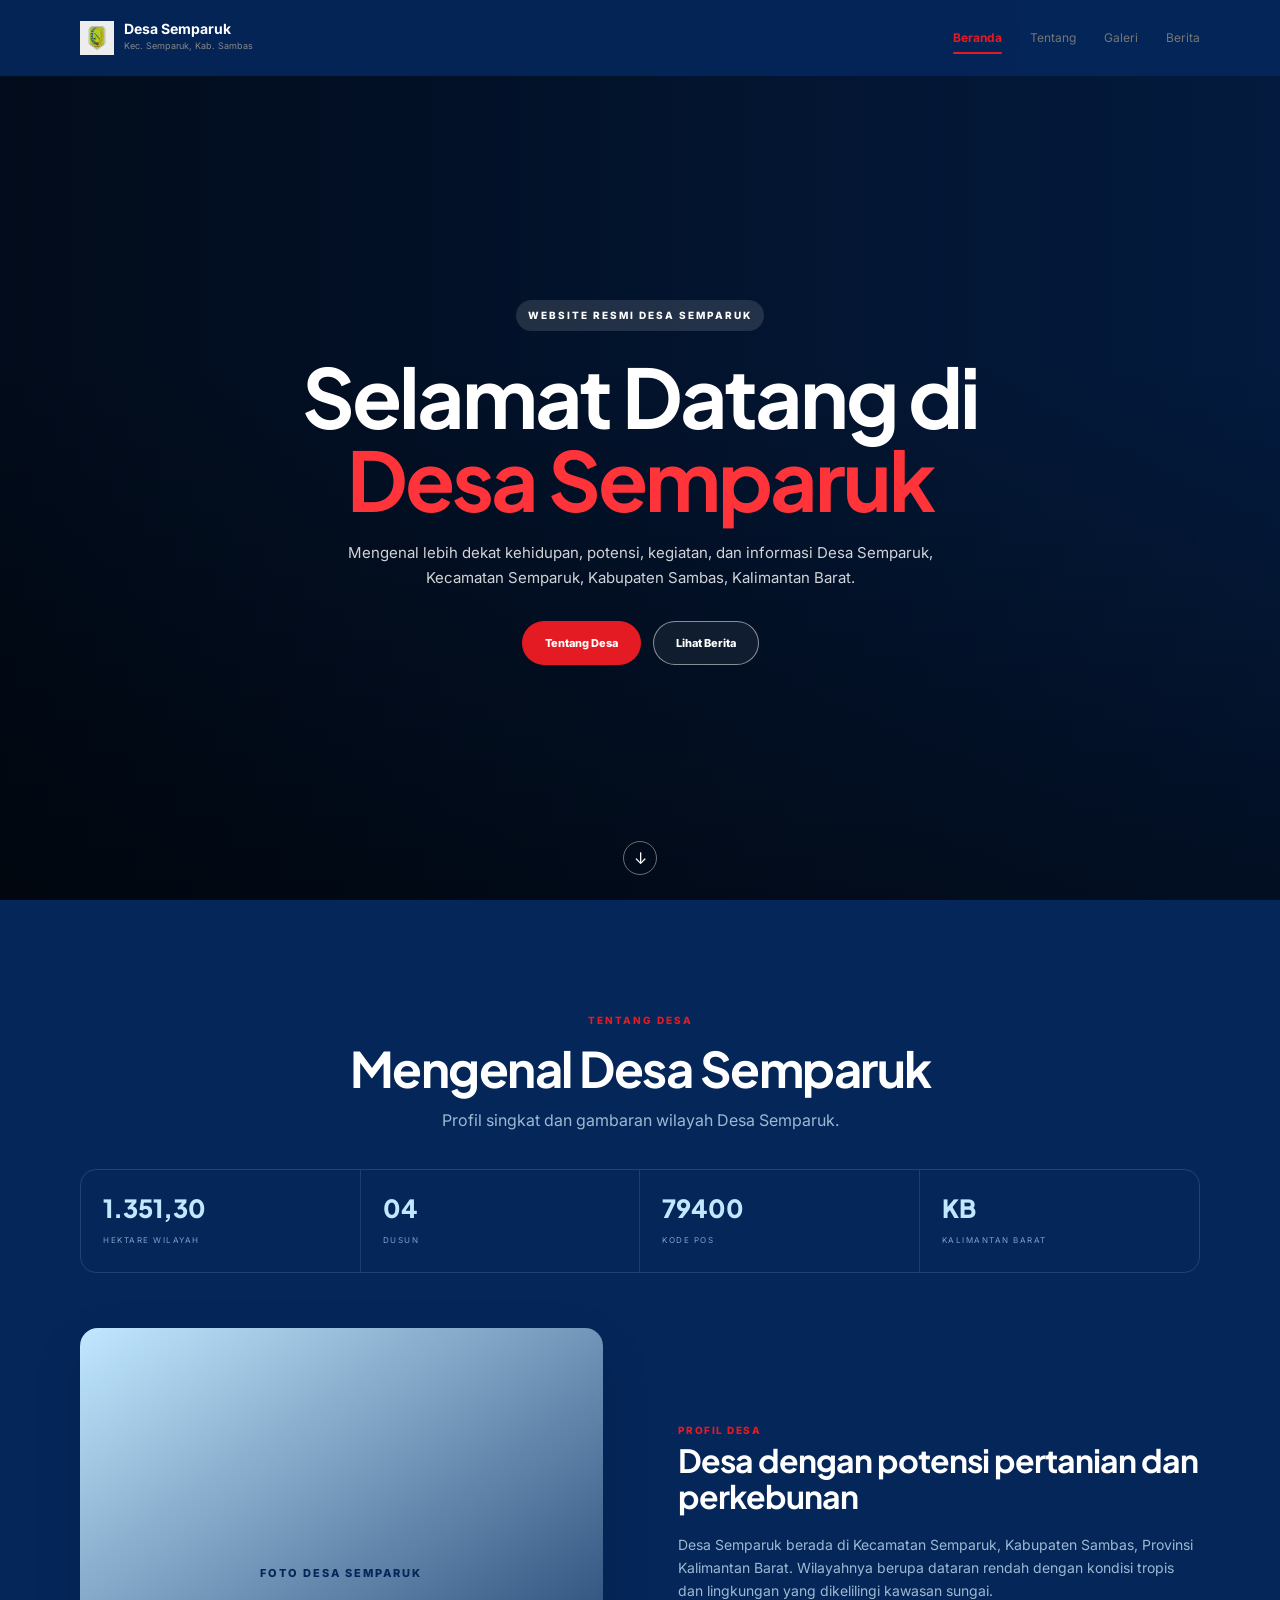
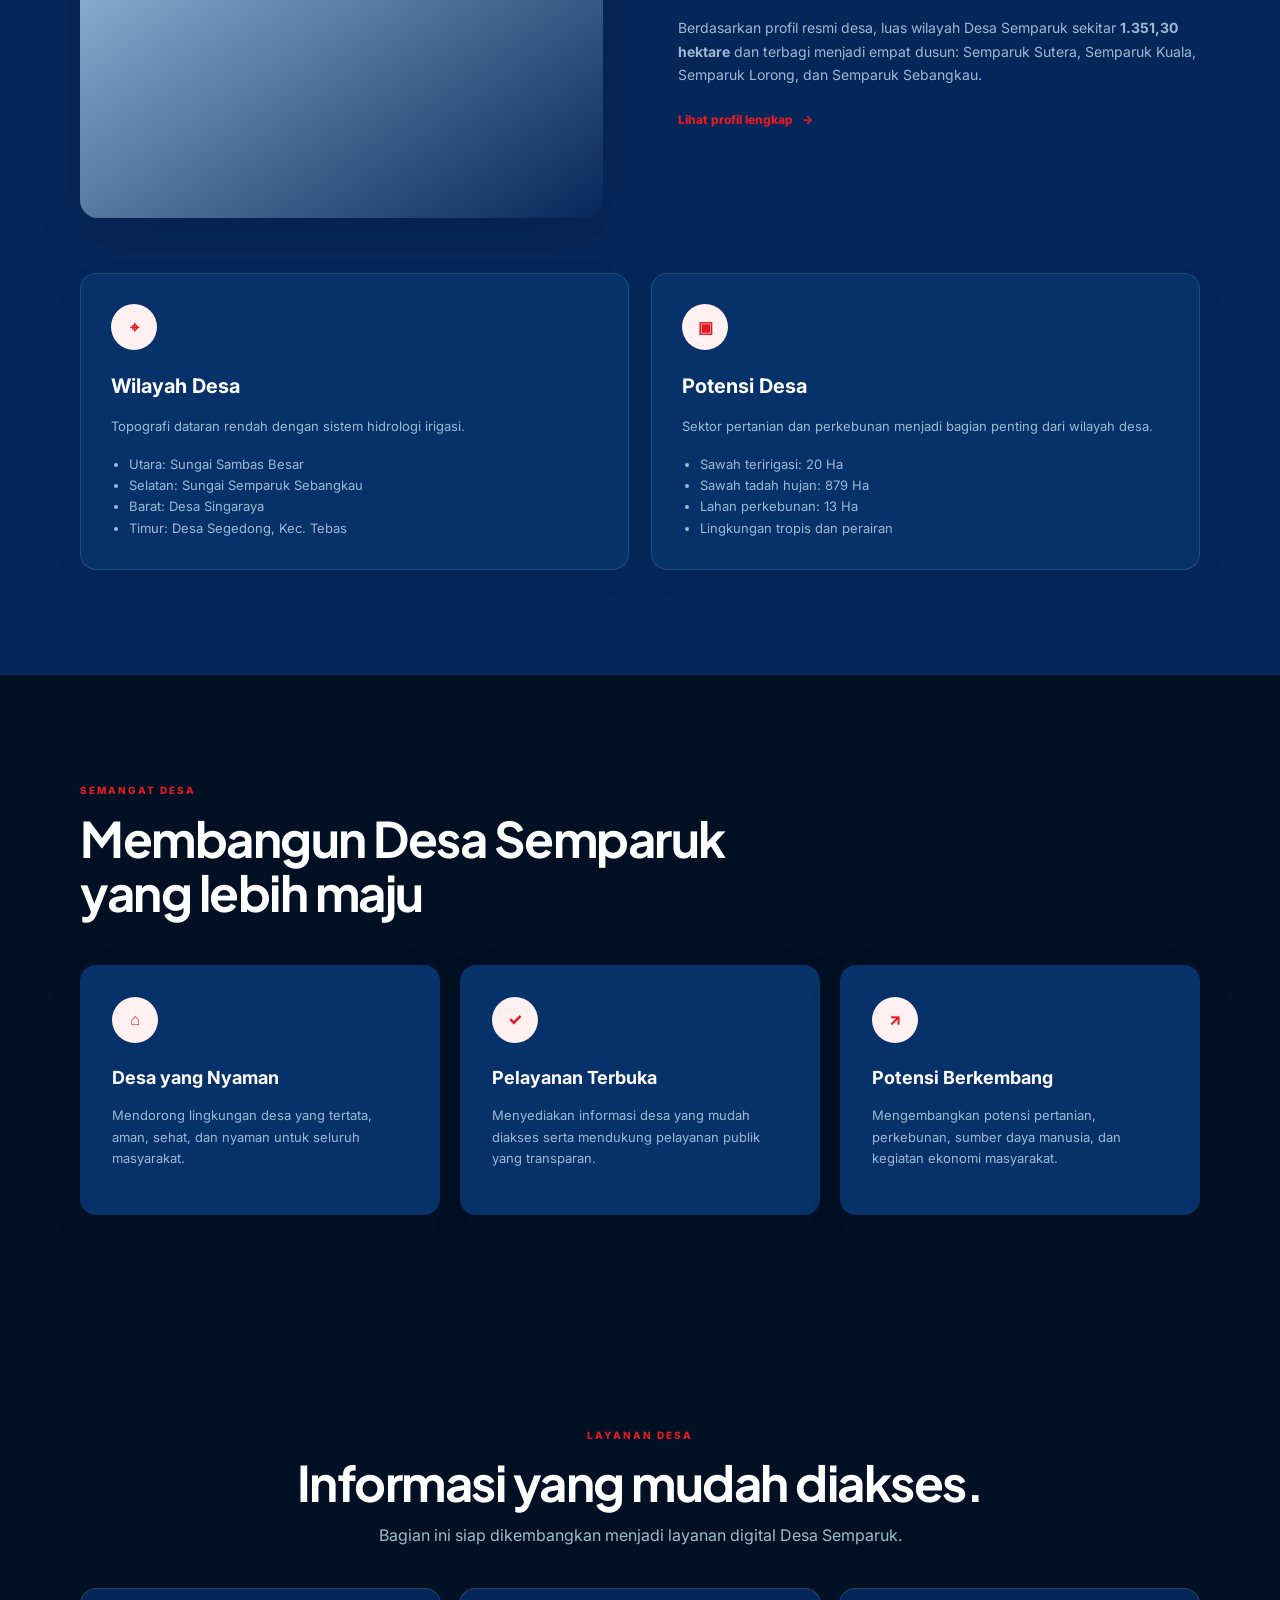
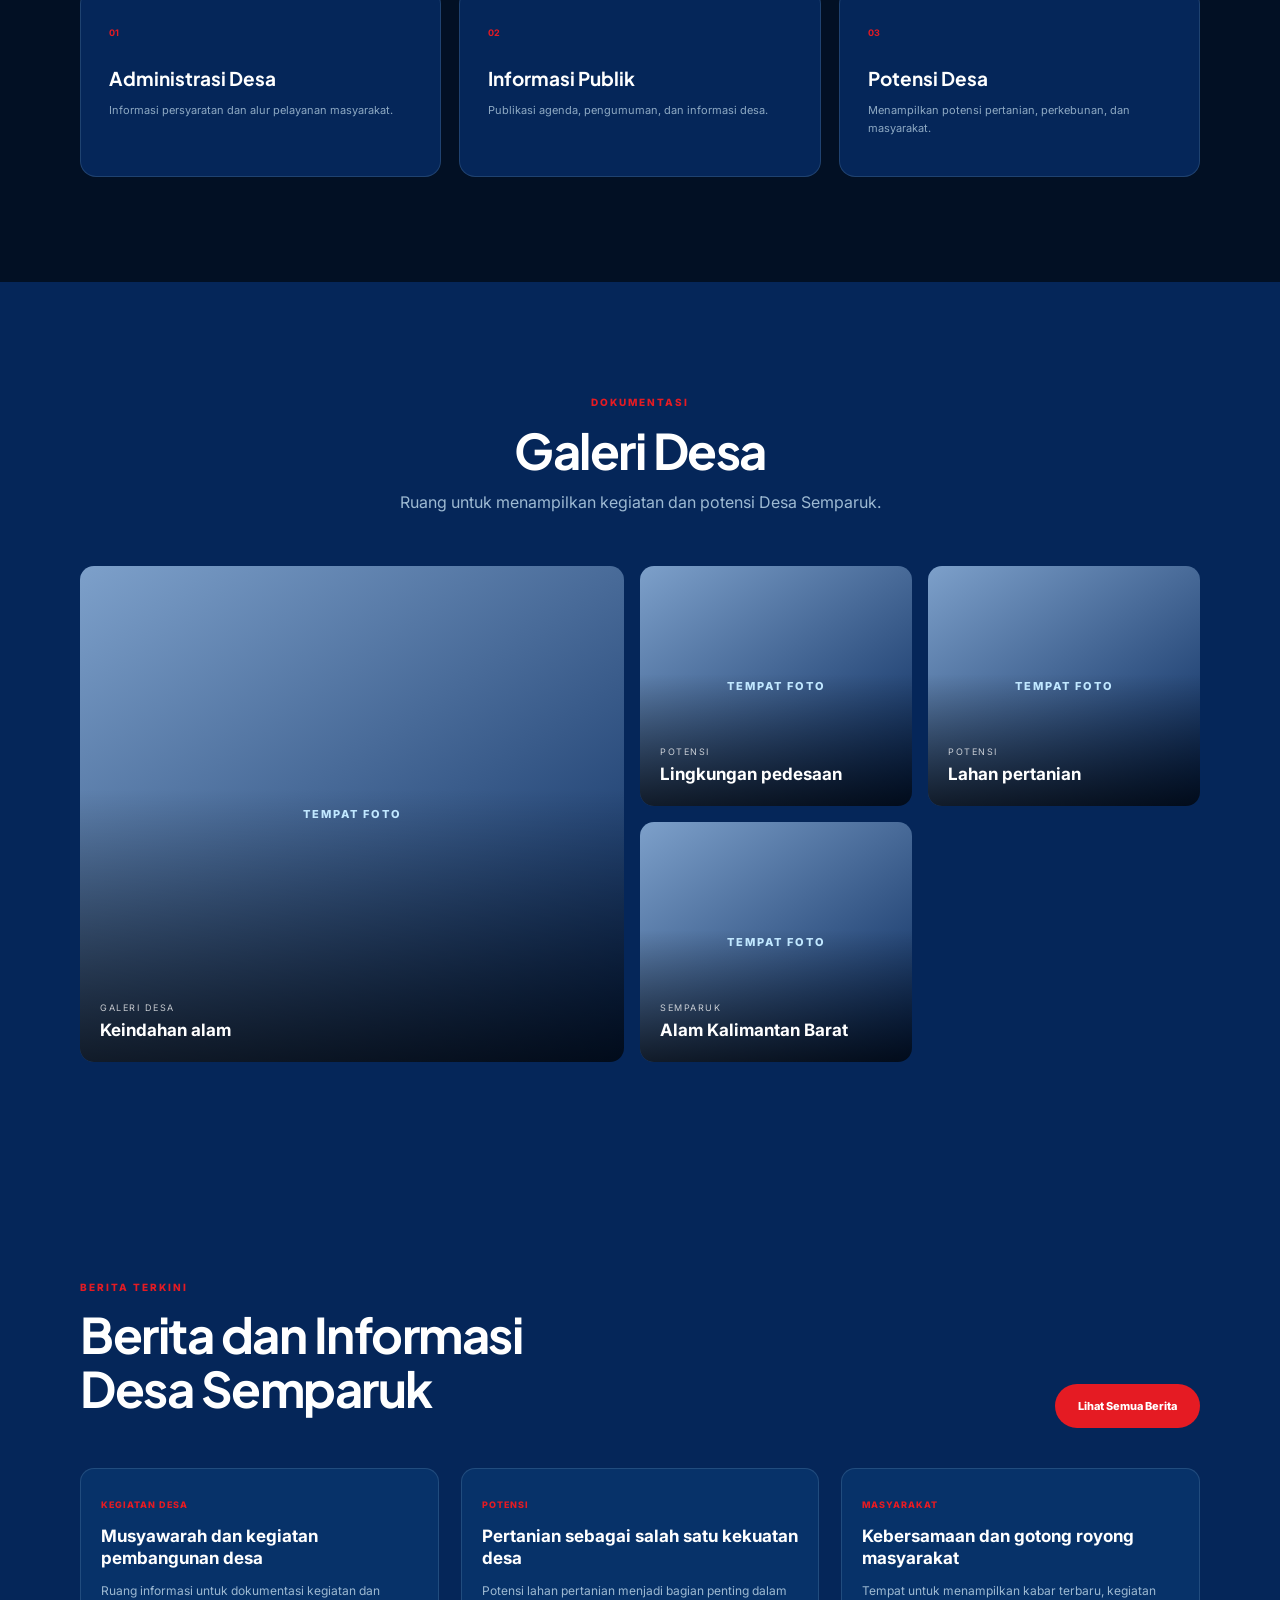
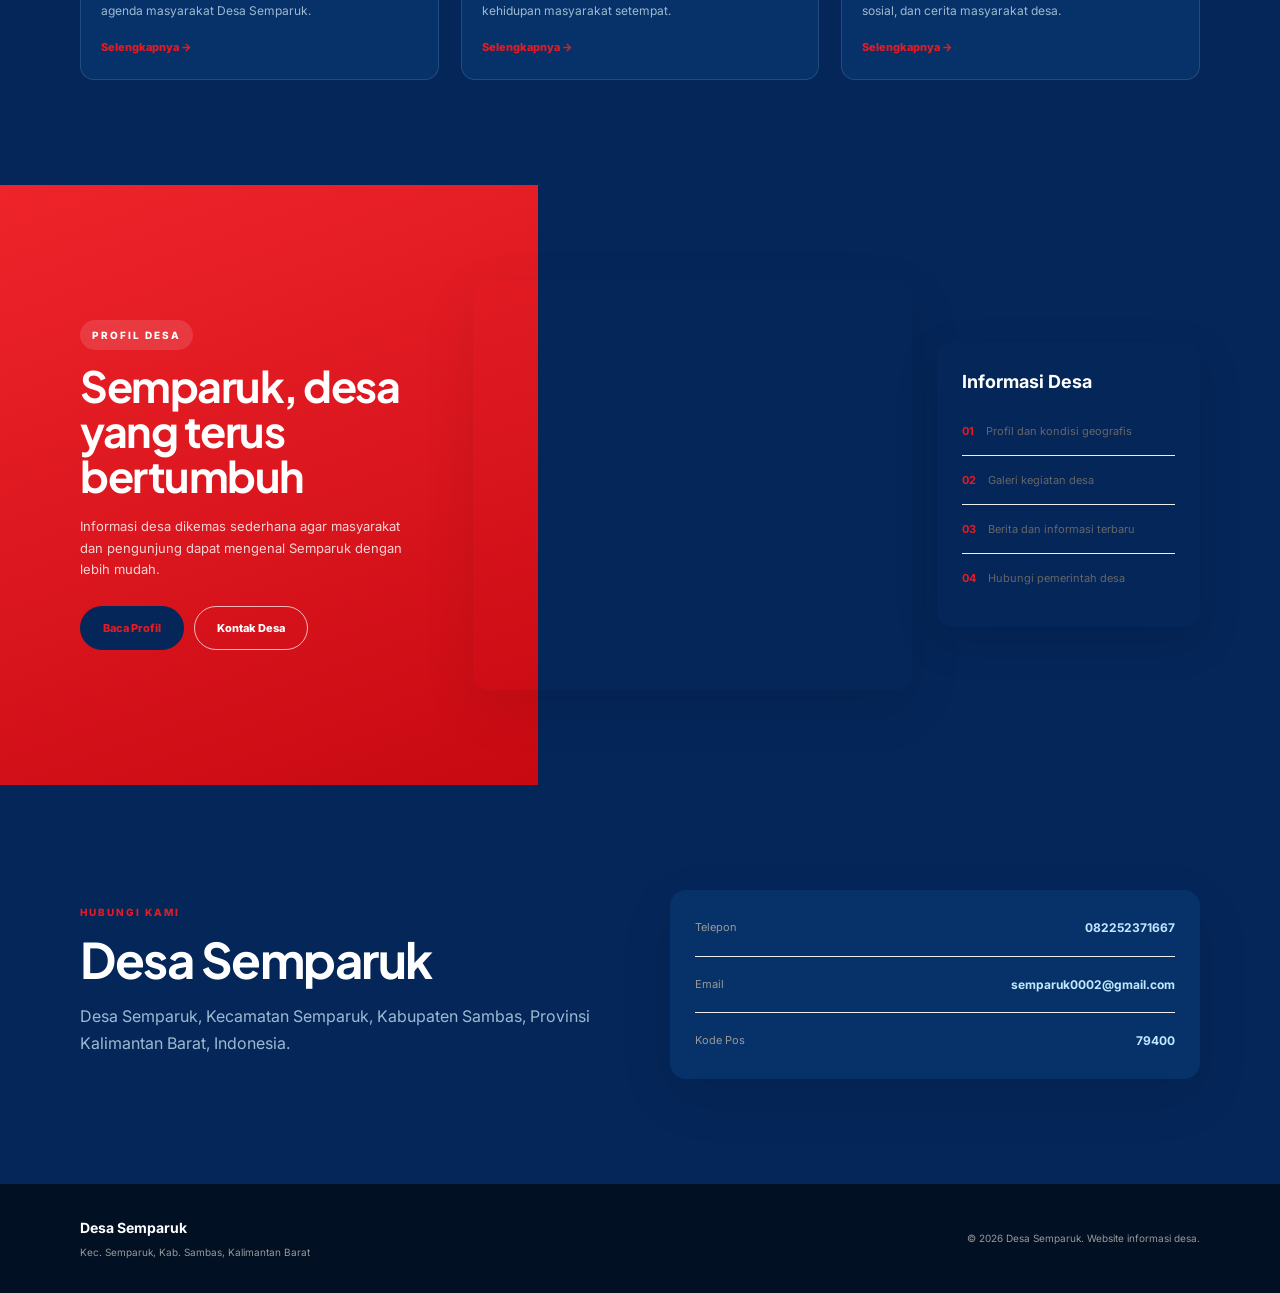
==== commit 49ac3246: "Update index.html" ====
--- a/index.html
+++ b/index.html
@@ -14,7 +14,7 @@
 
   <header class="navbar" id="navbar">
     <a href="#beranda" class="brand">
-      <img class="official-logo" src="assets/logo-kabupaten-sambas.webp" alt="Lambang Kabupaten Sambas">
+      <img class="official-logo" src="logo-kabupaten-sambas.webp" alt="Lambang Kabupaten Sambas">
       <span>
         <strong>Desa Semparuk</strong>
         <small>Kec. Semparuk, Kab. Sambas</small>
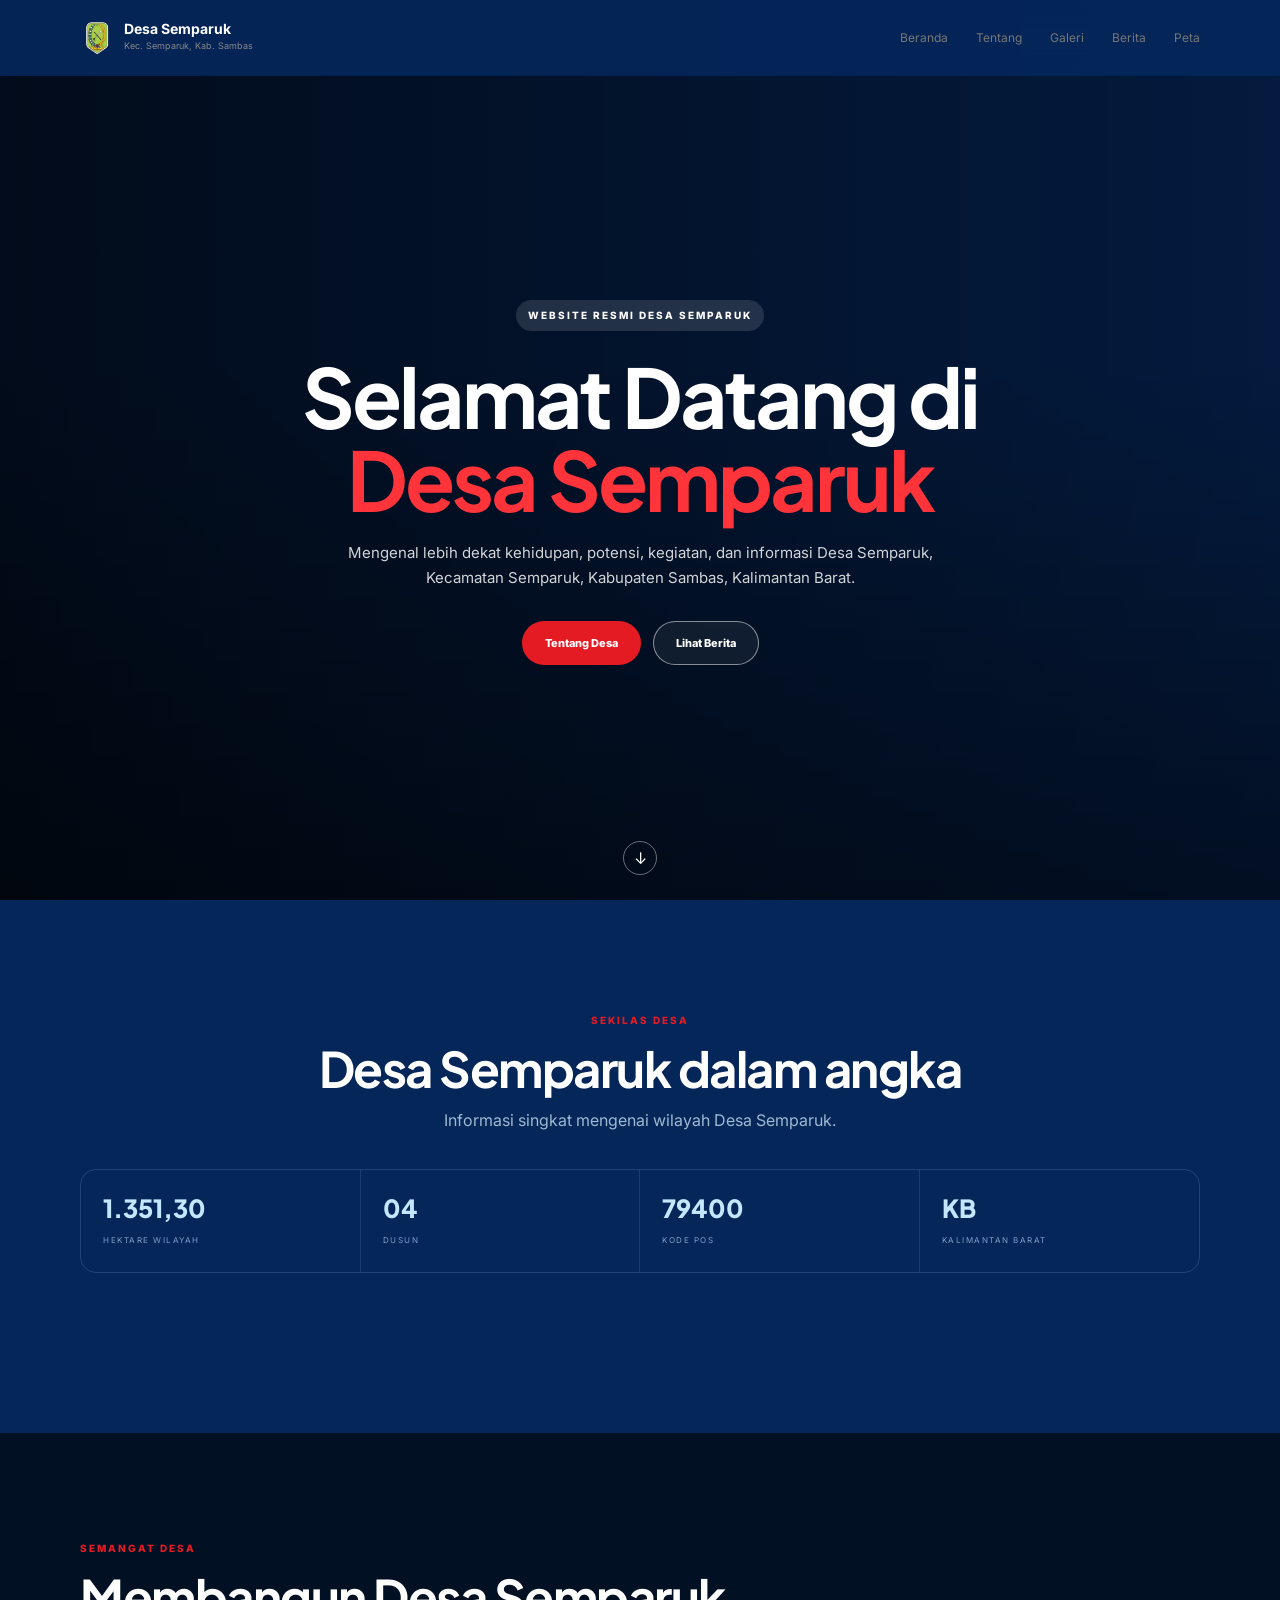
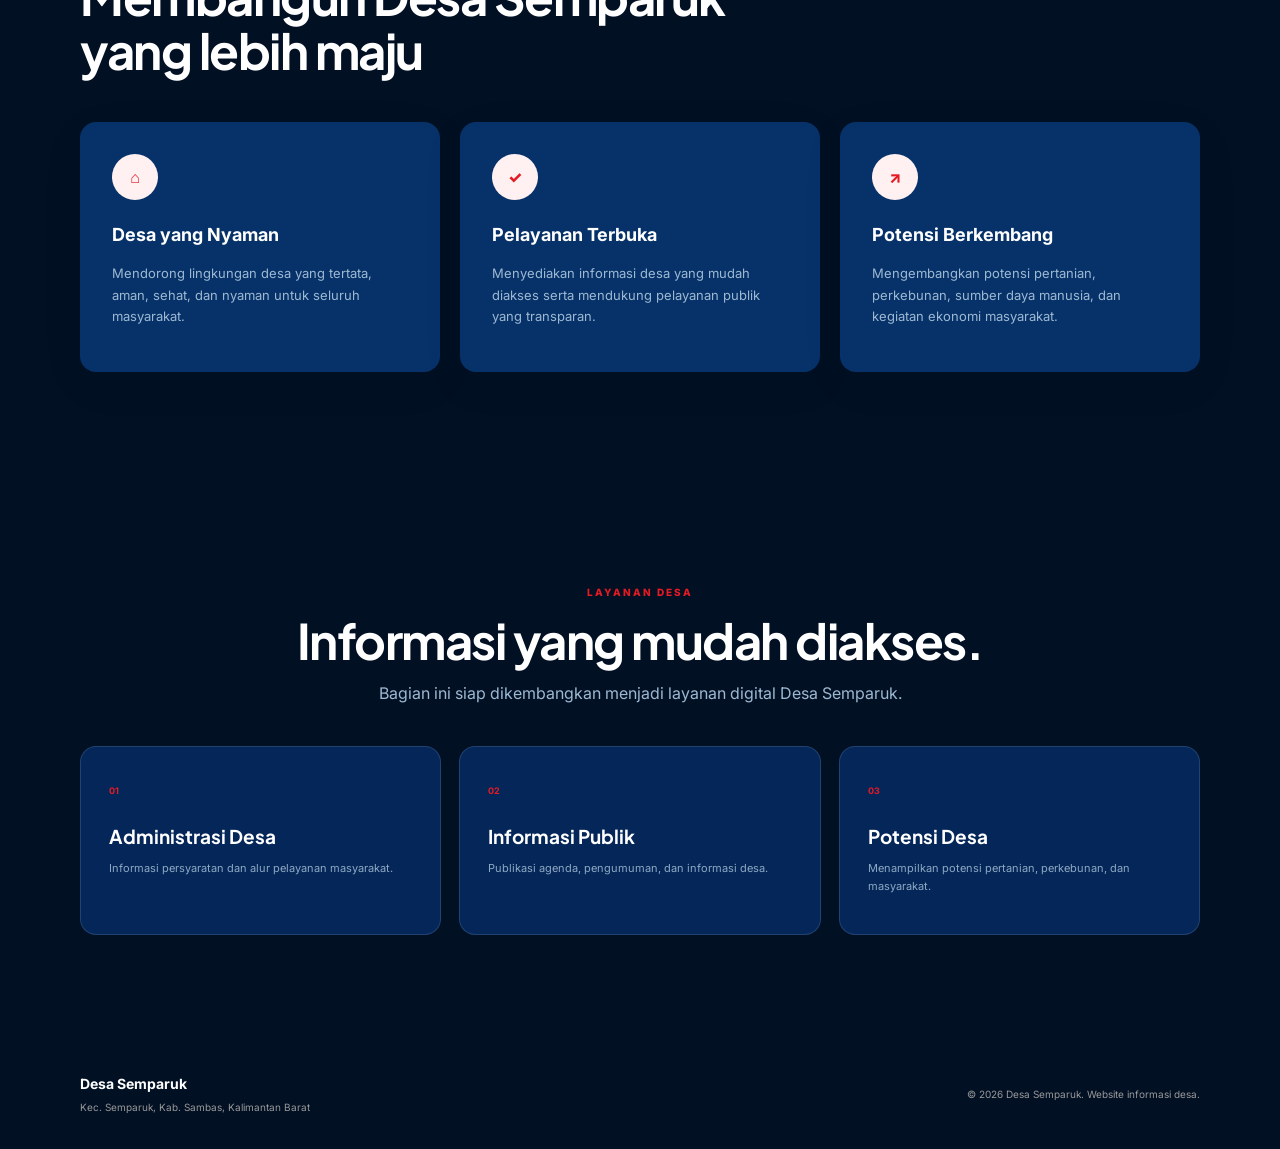
==== commit 7cc1b400: "mengubah menjadi 5 halaman dan menambahkan peta" ====
--- a/index.html
+++ b/index.html
@@ -4,304 +4,320 @@
   <meta charset="UTF-8">
   <meta name="viewport" content="width=device-width, initial-scale=1.0">
   <meta name="description" content="Website informasi Desa Semparuk, Kecamatan Semparuk, Kabupaten Sambas, Kalimantan Barat.">
-  <title>Desa Semparuk — Kec. Semparuk, Kab. Sambas</title>
+  <title>Beranda — Desa Semparuk</title>
+
   <link rel="preconnect" href="https://fonts.googleapis.com">
   <link rel="preconnect" href="https://fonts.gstatic.com" crossorigin>
   <link href="https://fonts.googleapis.com/css2?family=Inter:wght@400;500;600;700;800&family=Plus+Jakarta+Sans:wght@600;700;800&display=swap" rel="stylesheet">
+
   <link rel="stylesheet" href="style.css">
 </head>
+
 <body>
 
-  <header class="navbar" id="navbar">
-    <a href="#beranda" class="brand">
-      <img class="official-logo" src="logo-kabupaten-sambas.webp" alt="Lambang Kabupaten Sambas">
-      <span>
-        <strong>Desa Semparuk</strong>
-        <small>Kec. Semparuk, Kab. Sambas</small>
+<header class="navbar" id="navbar">
+
+  <a href="index.html" class="brand">
+    <img class="official-logo"
+         src="logo-kabupaten-sambas.png"
+         alt="Lambang Kabupaten Sambas">
+
+    <span>
+      <strong>Desa Semparuk</strong>
+      <small>Kec. Semparuk, Kab. Sambas</small>
+    </span>
+  </a>
+
+  <button class="menu-toggle"
+          id="menuToggle"
+          aria-label="Buka menu">
+    ☰
+  </button>
+
+  <nav id="navMenu">
+    <a class="active" href="index.html">Beranda</a>
+    <a href="tentang.html">Tentang</a>
+    <a href="galeri.html">Galeri</a>
+    <a href="berita.html">Berita</a>
+    <a href="peta.html">Peta</a>
+  </nav>
+
+</header>
+
+
+<main>
+
+  <!-- HERO -->
+
+  <section class="hero">
+
+    <div class="hero-bg"></div>
+    <div class="hero-overlay"></div>
+
+    <div class="hero-content reveal">
+
+      <span class="eyebrow light">
+        Website Resmi Desa Semparuk
       </span>
+
+      <h1>
+        Selamat Datang di<br>
+        <span>Desa Semparuk</span>
+      </h1>
+
+      <p>
+        Mengenal lebih dekat kehidupan, potensi, kegiatan,
+        dan informasi Desa Semparuk, Kecamatan Semparuk,
+        Kabupaten Sambas, Kalimantan Barat.
+      </p>
+
+      <div class="hero-actions">
+
+        <a href="tentang.html"
+           class="btn btn-primary">
+          Tentang Desa
+        </a>
+
+        <a href="berita.html"
+           class="btn btn-ghost">
+          Lihat Berita
+        </a>
+
+      </div>
+
+    </div>
+
+    <a class="scroll-down" href="tentang.html">
+      ↓
     </a>
 
-    <button class="menu-toggle" id="menuToggle" aria-label="Buka menu">☰</button>
-
-    <nav id="navMenu">
-      <a class="active" href="#beranda">Beranda</a>
-      <a href="#tentang">Tentang</a>
-      <a href="#galeri">Galeri</a>
-      <a href="#berita">Berita</a>
-    </nav>
-  </header>
-
-  <main>
-    <!-- HERO -->
-    <section class="hero" id="beranda">
-      <div class="hero-bg"></div>
-      <div class="hero-overlay"></div>
-      <div class="hero-content reveal">
-        <span class="eyebrow light">Website Resmi Desa Semparuk</span>
-        <h1>Selamat Datang di<br><span>Desa Semparuk</span></h1>
+  </section>
+
+
+  <!-- STATISTIK -->
+
+  <section class="section">
+
+    <div class="container">
+
+      <div class="section-heading center reveal">
+
+        <span class="eyebrow">
+          Sekilas Desa
+        </span>
+
+        <h2>
+          Desa Semparuk dalam angka
+        </h2>
+
         <p>
-          Mengenal lebih dekat kehidupan, potensi, kegiatan, dan informasi
-          Desa Semparuk, Kecamatan Semparuk, Kabupaten Sambas, Kalimantan Barat.
+          Informasi singkat mengenai wilayah Desa Semparuk.
         </p>
-        <div class="hero-actions">
-          <a href="#tentang" class="btn btn-primary">Tentang Desa</a>
-          <a href="#berita" class="btn btn-ghost">Lihat Berita</a>
-        </div>
-      </div>
-      <a class="scroll-down" href="#tentang">↓</a>
-    </section>
-
-    <!-- TENTANG -->
-    <section class="section" id="tentang">
-      <div class="container">
-        <div class="section-heading center reveal">
-          <span class="eyebrow">Tentang Desa</span>
-          <h2>Mengenal Desa Semparuk</h2>
-          <p>Profil singkat dan gambaran wilayah Desa Semparuk.</p>
-        </div>
-
-        <div class="v2-stats">
-<div><b>1.351,30</b><span>HEKTARE WILAYAH</span></div>
-<div><b>04</b><span>DUSUN</span></div>
-<div><b>79400</b><span>KODE POS</span></div>
-<div><b>KB</b><span>KALIMANTAN BARAT</span></div>
-</div>
-<div class="about-grid">
-          <div class="about-photo reveal">
-            
-          </div>
-          <div class="about-copy reveal">
-            <span class="mini-label">Profil Desa</span>
-            <h3>Desa dengan potensi pertanian dan perkebunan</h3>
-            <p>
-              Desa Semparuk berada di Kecamatan Semparuk, Kabupaten Sambas,
-              Provinsi Kalimantan Barat. Wilayahnya berupa dataran rendah dengan
-              kondisi tropis dan lingkungan yang dikelilingi kawasan sungai.
-            </p>
-            <p>
-              Berdasarkan profil resmi desa, luas wilayah Desa Semparuk sekitar
-              <b>1.351,30 hektare</b> dan terbagi menjadi empat dusun:
-              Semparuk Sutera, Semparuk Kuala, Semparuk Lorong, dan Semparuk Sebangkau.
-            </p>
-            <a class="text-link" href="#profil">Lihat profil lengkap <span>→</span></a>
-          </div>
-        </div>
-
-        <div class="info-cards" id="profil">
-          <article class="info-card reveal">
-            <div class="icon">⌖</div>
-            <h3>Wilayah Desa</h3>
-            <p>Topografi dataran rendah dengan sistem hidrologi irigasi.</p>
-            <ul>
-              <li>Utara: Sungai Sambas Besar</li>
-              <li>Selatan: Sungai Semparuk Sebangkau</li>
-              <li>Barat: Desa Singaraya</li>
-              <li>Timur: Desa Segedong, Kec. Tebas</li>
-            </ul>
-          </article>
-
-          <article class="info-card reveal">
-            <div class="icon">▣</div>
-            <h3>Potensi Desa</h3>
-            <p>Sektor pertanian dan perkebunan menjadi bagian penting dari wilayah desa.</p>
-            <ul>
-              <li>Sawah teririgasi: 20 Ha</li>
-              <li>Sawah tadah hujan: 879 Ha</li>
-              <li>Lahan perkebunan: 13 Ha</li>
-              <li>Lingkungan tropis dan perairan</li>
-            </ul>
-          </article>
-        </div>
-      </div>
-    </section>
-
-    <!-- VISI MISI -->
-    <section class="vision section-muted">
-      <div class="container">
-        <div class="section-heading reveal">
-          <span class="eyebrow">Semangat Desa</span>
-          <h2>Membangun Desa Semparuk<br>yang lebih maju</h2>
-        </div>
-
-        <div class="vision-grid">
-          <div class="vision-card reveal">
-            <div class="round-icon">⌂</div>
-            <h3>Desa yang Nyaman</h3>
-            <p>
-              Mendorong lingkungan desa yang tertata, aman, sehat, dan nyaman
-              untuk seluruh masyarakat.
-            </p>
-          </div>
-
-          <div class="vision-card reveal">
-            <div class="round-icon">✓</div>
-            <h3>Pelayanan Terbuka</h3>
-            <p>
-              Menyediakan informasi desa yang mudah diakses serta mendukung
-              pelayanan publik yang transparan.
-            </p>
-          </div>
-
-          <div class="vision-card reveal">
-            <div class="round-icon">↗</div>
-            <h3>Potensi Berkembang</h3>
-            <p>
-              Mengembangkan potensi pertanian, perkebunan, sumber daya manusia,
-              dan kegiatan ekonomi masyarakat.
-            </p>
-          </div>
-        </div>
-      </div>
-    </section>
-
-    <section class="v2-services section">
-<div class="container"><div class="section-heading center">
-<span class="eyebrow">LAYANAN DESA</span><h2>Informasi yang mudah diakses.</h2>
-<p>Bagian ini siap dikembangkan menjadi layanan digital Desa Semparuk.</p></div>
-<div class="v2-service-grid">
-<article><b>01</b><h3>Administrasi Desa</h3><p>Informasi persyaratan dan alur pelayanan masyarakat.</p></article>
-<article><b>02</b><h3>Informasi Publik</h3><p>Publikasi agenda, pengumuman, dan informasi desa.</p></article>
-<article><b>03</b><h3>Potensi Desa</h3><p>Menampilkan potensi pertanian, perkebunan, dan masyarakat.</p></article>
-</div></div></section>
-<!-- GALERI -->
-    <section class="section" id="galeri">
-      <div class="container">
-        <div class="section-heading center reveal">
-          <span class="eyebrow">Dokumentasi</span>
-          <h2>Galeri Desa</h2>
-          <p>Ruang untuk menampilkan kegiatan dan potensi Desa Semparuk.</p>
-        </div>
-
-        <div class="gallery">
-          <figure class="gallery-item large reveal">
-            
-            <figcaption><span>Galeri Desa</span><strong>Keindahan alam</strong></figcaption>
-          </figure>
-          <figure class="gallery-item reveal">
-            
-            <figcaption><span>Potensi</span><strong>Lingkungan pedesaan</strong></figcaption>
-          </figure>
-          <figure class="gallery-item reveal">
-            
-            <figcaption><span>Potensi</span><strong>Lahan pertanian</strong></figcaption>
-          </figure>
-          <figure class="gallery-item reveal">
-            
-            <figcaption><span>Semparuk</span><strong>Alam Kalimantan Barat</strong></figcaption>
-          </figure>
-        </div>
-      </div>
-    </section>
-
-    <!-- BERITA -->
-    <section class="section news-section" id="berita">
-      <div class="container">
-        <div class="news-head reveal">
-          <div>
-            <span class="eyebrow">Berita Terkini</span>
-            <h2>Berita dan Informasi<br>Desa Semparuk</h2>
-          </div>
-          <button class="btn btn-primary" onclick="showNotice()">Lihat Semua Berita</button>
-        </div>
-
-        <div class="news-grid">
-          <article class="news-card reveal">
-            
-            <div class="news-body">
-              <span class="tag">Kegiatan Desa</span>
-              <h3>Musyawarah dan kegiatan pembangunan desa</h3>
-              <p>Ruang informasi untuk dokumentasi kegiatan dan agenda masyarakat Desa Semparuk.</p>
-              <a href="#kontak">Selengkapnya →</a>
-            </div>
-          </article>
-
-          <article class="news-card reveal">
-            
-            <div class="news-body">
-              <span class="tag">Potensi</span>
-              <h3>Pertanian sebagai salah satu kekuatan desa</h3>
-              <p>Potensi lahan pertanian menjadi bagian penting dalam kehidupan masyarakat setempat.</p>
-              <a href="#tentang">Selengkapnya →</a>
-            </div>
-          </article>
-
-          <article class="news-card reveal">
-            
-            <div class="news-body">
-              <span class="tag">Masyarakat</span>
-              <h3>Kebersamaan dan gotong royong masyarakat</h3>
-              <p>Tempat untuk menampilkan kabar terbaru, kegiatan sosial, dan cerita masyarakat desa.</p>
-              <a href="#galeri">Selengkapnya →</a>
-            </div>
-          </article>
-        </div>
-      </div>
-    </section>
-
-    <!-- FEATURE -->
-    <section class="feature">
-      <div class="feature-red"></div>
-      <div class="container feature-grid">
-        <div class="feature-copy reveal">
-          <span class="eyebrow light">Profil Desa</span>
-          <h2>Semparuk, desa yang terus bertumbuh</h2>
-          <p>
-            Informasi desa dikemas sederhana agar masyarakat dan pengunjung
-            dapat mengenal Semparuk dengan lebih mudah.
-          </p>
-          <div class="feature-buttons">
-            <a href="#tentang" class="btn btn-light">Baca Profil</a>
-            <a href="#kontak" class="btn btn-outline-light">Kontak Desa</a>
-          </div>
-        </div>
-
-        <div class="feature-image reveal">
-          
-        </div>
-
-        <aside class="latest reveal">
-          <h3>Informasi Desa</h3>
-          <a href="#tentang"><b>01</b><span>Profil dan kondisi geografis</span></a>
-          <a href="#galeri"><b>02</b><span>Galeri kegiatan desa</span></a>
-          <a href="#berita"><b>03</b><span>Berita dan informasi terbaru</span></a>
-          <a href="#kontak"><b>04</b><span>Hubungi pemerintah desa</span></a>
-        </aside>
-      </div>
-    </section>
-
-    <!-- CONTACT -->
-    <section class="contact section" id="kontak">
-      <div class="container contact-grid">
-        <div class="reveal">
-          <span class="eyebrow">Hubungi Kami</span>
-          <h2>Desa Semparuk</h2>
-          <p>
-            Desa Semparuk, Kecamatan Semparuk, Kabupaten Sambas,
-            Provinsi Kalimantan Barat, Indonesia.
-          </p>
-        </div>
-        <div class="contact-card reveal">
-          <div><span>Telepon</span><strong>082252371667</strong></div>
-          <div><span>Email</span><strong>semparuk0002@gmail.com</strong></div>
-          <div><span>Kode Pos</span><strong>79400</strong></div>
-        </div>
-      </div>
-    </section>
-  </main>
-
-  <footer>
-    <div class="container footer-inner">
-      <div>
-        <strong>Desa Semparuk</strong>
-        <p>Kec. Semparuk, Kab. Sambas, Kalimantan Barat</p>
-      </div>
-      <p>© <span id="year"></span> Desa Semparuk. Website informasi desa.</p>
-    </div>
-  </footer>
-
-  <button id="topBtn" class="top-btn" aria-label="Kembali ke atas">↑</button>
-  <div id="notice" class="notice">Bagian berita lengkap dapat diisi dengan berita resmi Desa Semparuk.</div>
-
-  <script src="script.js"></script>
+
+      </div>
+
+
+      <div class="v2-stats">
+
+        <div>
+          <b>1.351,30</b>
+          <span>HEKTARE WILAYAH</span>
+        </div>
+
+        <div>
+          <b>04</b>
+          <span>DUSUN</span>
+        </div>
+
+        <div>
+          <b>79400</b>
+          <span>KODE POS</span>
+        </div>
+
+        <div>
+          <b>KB</b>
+          <span>KALIMANTAN BARAT</span>
+        </div>
+
+      </div>
+
+    </div>
+
+  </section>
+
+
+  <!-- VISI -->
+
+  <section class="vision section-muted">
+
+    <div class="container">
+
+      <div class="section-heading reveal">
+
+        <span class="eyebrow">
+          Semangat Desa
+        </span>
+
+        <h2>
+          Membangun Desa Semparuk
+          <br>
+          yang lebih maju
+        </h2>
+
+      </div>
+
+
+      <div class="vision-grid">
+
+        <div class="vision-card reveal">
+
+          <div class="round-icon">⌂</div>
+
+          <h3>
+            Desa yang Nyaman
+          </h3>
+
+          <p>
+            Mendorong lingkungan desa yang tertata,
+            aman, sehat, dan nyaman untuk seluruh masyarakat.
+          </p>
+
+        </div>
+
+
+        <div class="vision-card reveal">
+
+          <div class="round-icon">✓</div>
+
+          <h3>
+            Pelayanan Terbuka
+          </h3>
+
+          <p>
+            Menyediakan informasi desa yang mudah diakses
+            serta mendukung pelayanan publik yang transparan.
+          </p>
+
+        </div>
+
+
+        <div class="vision-card reveal">
+
+          <div class="round-icon">↗</div>
+
+          <h3>
+            Potensi Berkembang
+          </h3>
+
+          <p>
+            Mengembangkan potensi pertanian, perkebunan,
+            sumber daya manusia, dan kegiatan ekonomi masyarakat.
+          </p>
+
+        </div>
+
+      </div>
+
+    </div>
+
+  </section>
+
+
+  <!-- LAYANAN -->
+
+  <section class="v2-services section">
+
+    <div class="container">
+
+      <div class="section-heading center">
+
+        <span class="eyebrow">
+          LAYANAN DESA
+        </span>
+
+        <h2>
+          Informasi yang mudah diakses.
+        </h2>
+
+        <p>
+          Bagian ini siap dikembangkan menjadi layanan
+          digital Desa Semparuk.
+        </p>
+
+      </div>
+
+
+      <div class="v2-service-grid">
+
+        <article>
+          <b>01</b>
+          <h3>Administrasi Desa</h3>
+          <p>
+            Informasi persyaratan dan alur pelayanan masyarakat.
+          </p>
+        </article>
+
+
+        <article>
+          <b>02</b>
+          <h3>Informasi Publik</h3>
+          <p>
+            Publikasi agenda, pengumuman,
+            dan informasi desa.
+          </p>
+        </article>
+
+
+        <article>
+          <b>03</b>
+          <h3>Potensi Desa</h3>
+          <p>
+            Menampilkan potensi pertanian,
+            perkebunan, dan masyarakat.
+          </p>
+        </article>
+
+      </div>
+
+    </div>
+
+  </section>
+
+</main>
+
+
+<footer>
+
+  <div class="container footer-inner">
+
+    <div>
+      <strong>Desa Semparuk</strong>
+
+      <p>
+        Kec. Semparuk, Kab. Sambas,
+        Kalimantan Barat
+      </p>
+    </div>
+
+    <p>
+      © <span id="year"></span>
+      Desa Semparuk.
+      Website informasi desa.
+    </p>
+
+  </div>
+
+</footer>
+
+
+<button id="topBtn"
+        class="top-btn"
+        aria-label="Kembali ke atas">
+  ↑
+</button>
+
+
+<script src="script.js"></script>
+
 </body>
-</html>
+</html>
--- a/style.css
+++ b/style.css
@@ -197,3 +197,158 @@
   width:31px!important;
   height:31px!important;
 }
+
+/* ========================================
+   MULTI PAGE
+======================================== */
+
+.page-header {
+  padding: 170px 0 90px;
+  background:
+    linear-gradient(
+      135deg,
+      #f8fafc,
+      #eef2f7
+    );
+}
+
+.page-header h1 {
+  max-width: 800px;
+  margin: 15px 0;
+  font-family: "Plus Jakarta Sans", sans-serif;
+  font-size: clamp(42px, 6vw, 76px);
+  line-height: 1.05;
+  letter-spacing: -3px;
+}
+
+.page-header p {
+  max-width: 650px;
+  font-size: 18px;
+  line-height: 1.8;
+  color: #64748b;
+}
+
+
+/* GALERI */
+
+.gallery-placeholder {
+  width: 100%;
+  height: 100%;
+  min-height: 280px;
+
+  display: flex;
+  align-items: center;
+  justify-content: center;
+
+  background:
+    linear-gradient(
+      135deg,
+      #dbeafe,
+      #e2e8f0
+    );
+
+  color: #64748b;
+  font-size: 18px;
+  font-weight: 700;
+}
+
+
+/* BERITA */
+
+.news-image {
+  height: 230px;
+
+  display: flex;
+  align-items: center;
+  justify-content: center;
+
+  background:
+    linear-gradient(
+      135deg,
+      #e2e8f0,
+      #cbd5e1
+    );
+
+  color: #475569;
+  font-weight: 700;
+}
+
+
+/* PETA */
+
+#map {
+  width: 100%;
+  height: 550px;
+
+  border-radius: 24px;
+  overflow: hidden;
+
+  box-shadow:
+    0 20px 60px rgba(15, 23, 42, 0.12);
+
+  z-index: 1;
+}
+
+
+.map-info {
+  margin-top: 30px;
+
+  display: grid;
+  grid-template-columns:
+    repeat(4, 1fr);
+
+  gap: 20px;
+}
+
+
+.map-info div {
+  display: flex;
+  flex-direction: column;
+  gap: 7px;
+}
+
+
+.map-info span {
+  font-size: 13px;
+  color: #64748b;
+  text-transform: uppercase;
+  letter-spacing: 1px;
+}
+
+
+.map-info strong {
+  font-size: 16px;
+}
+
+
+/* RESPONSIVE */
+
+@media (max-width: 768px) {
+
+  .page-header {
+    padding: 130px 0 70px;
+  }
+
+  .page-header h1 {
+    letter-spacing: -2px;
+  }
+
+  #map {
+    height: 400px;
+    border-radius: 18px;
+  }
+
+  .map-info {
+    grid-template-columns: 1fr 1fr;
+  }
+
+}
+
+
+@media (max-width: 480px) {
+
+  .map-info {
+    grid-template-columns: 1fr;
+  }
+
+}
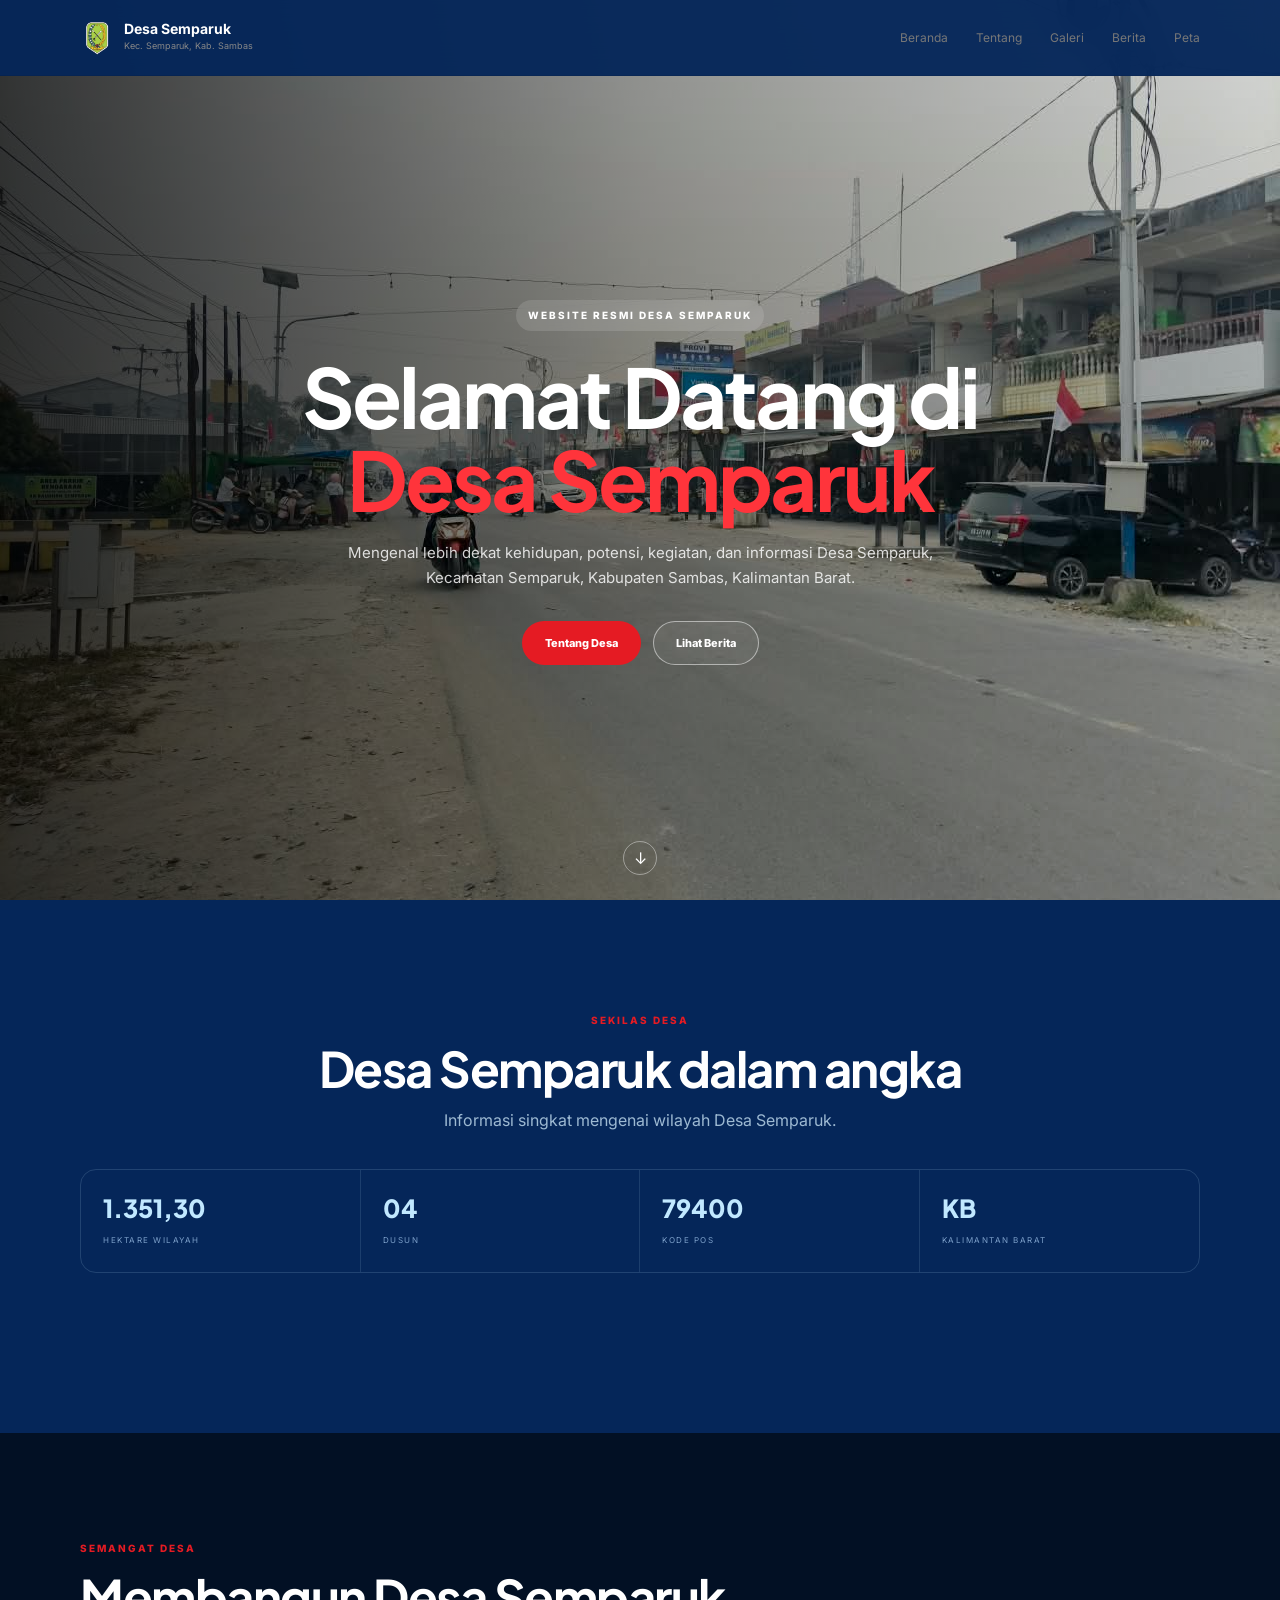
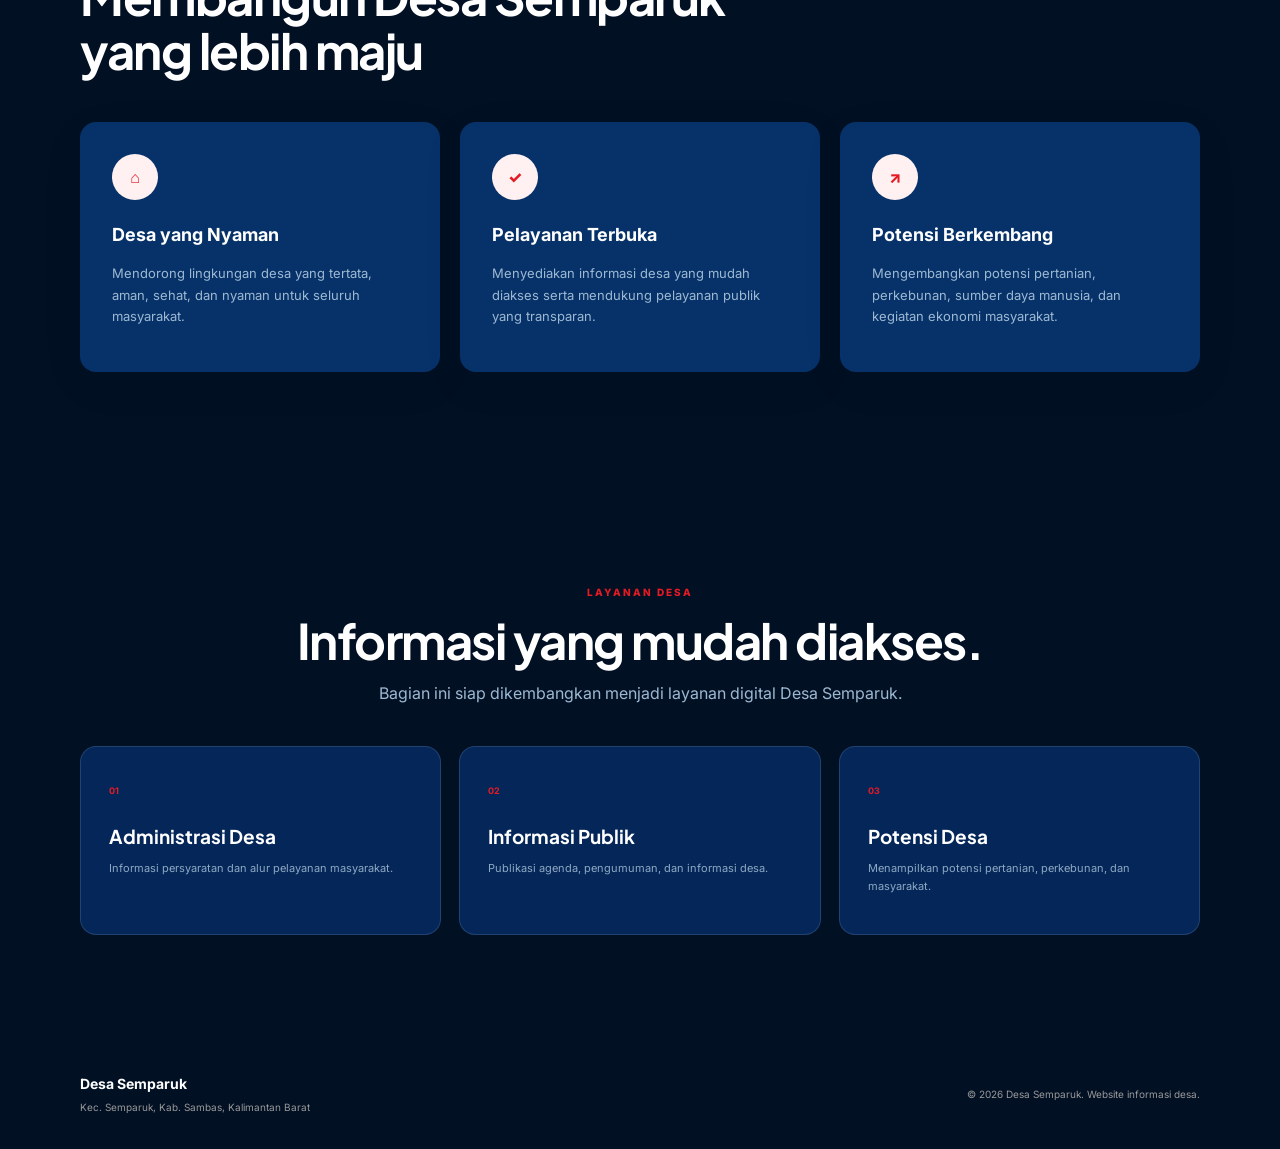
==== commit 2b5803dd: "menyelesaikan website" ====
--- a/index.html
+++ b/index.html
@@ -3,21 +3,31 @@
 <head>
   <meta charset="UTF-8">
   <meta name="viewport" content="width=device-width, initial-scale=1.0">
-  <meta name="description" content="Website informasi Desa Semparuk, Kecamatan Semparuk, Kabupaten Sambas, Kalimantan Barat.">
+
+  <meta name="description"
+        content="Website informasi Desa Semparuk, Kecamatan Semparuk, Kabupaten Sambas, Kalimantan Barat.">
+
   <title>Beranda — Desa Semparuk</title>
 
   <link rel="preconnect" href="https://fonts.googleapis.com">
   <link rel="preconnect" href="https://fonts.gstatic.com" crossorigin>
-  <link href="https://fonts.googleapis.com/css2?family=Inter:wght@400;500;600;700;800&family=Plus+Jakarta+Sans:wght@600;700;800&display=swap" rel="stylesheet">
+
+  <link href="https://fonts.googleapis.com/css2?family=Inter:wght@400;500;600;700;800&family=Plus+Jakarta+Sans:wght@600;700;800&display=swap"
+        rel="stylesheet">
 
   <link rel="stylesheet" href="style.css">
 </head>
 
 <body>
 
+<!-- =========================
+     NAVBAR
+========================= -->
+
 <header class="navbar" id="navbar">
 
   <a href="index.html" class="brand">
+
     <img class="official-logo"
          src="logo-kabupaten-sambas.png"
          alt="Lambang Kabupaten Sambas">
@@ -26,6 +36,7 @@
       <strong>Desa Semparuk</strong>
       <small>Kec. Semparuk, Kab. Sambas</small>
     </span>
+
   </a>
 
   <button class="menu-toggle"
@@ -35,11 +46,27 @@
   </button>
 
   <nav id="navMenu">
-    <a class="active" href="index.html">Beranda</a>
-    <a href="tentang.html">Tentang</a>
-    <a href="galeri.html">Galeri</a>
-    <a href="berita.html">Berita</a>
-    <a href="peta.html">Peta</a>
+
+    <a class="active" href="index.html">
+      Beranda
+    </a>
+
+    <a href="tentang.html">
+      Tentang
+    </a>
+
+    <a href="galeri.html">
+      Galeri
+    </a>
+
+    <a href="berita.html">
+      Berita
+    </a>
+
+    <a href="peta.html">
+      Peta
+    </a>
+
   </nav>
 
 </header>
@@ -47,256 +74,287 @@
 
 <main>
 
-  <!-- HERO -->
-
-  <section class="hero">
-
-    <div class="hero-bg"></div>
-    <div class="hero-overlay"></div>
-
-    <div class="hero-content reveal">
-
-      <span class="eyebrow light">
-        Website Resmi Desa Semparuk
+<!-- =========================
+     HERO
+========================= -->
+
+<section class="hero">
+
+  <!--
+    FOTO HERO
+    Ganti file:
+    images/hero-desa.jpg
+  -->
+
+  <div class="hero-bg">
+
+    <img src="images/hero-desa.jpeg"
+         alt="Pemandangan Desa Semparuk">
+
+  </div>
+
+  <div class="hero-overlay"></div>
+
+
+  <div class="hero-content reveal">
+
+    <span class="eyebrow light">
+      Website Resmi Desa Semparuk
+    </span>
+
+    <h1>
+      Selamat Datang di<br>
+      <span>Desa Semparuk</span>
+    </h1>
+
+    <p>
+      Mengenal lebih dekat kehidupan, potensi, kegiatan,
+      dan informasi Desa Semparuk, Kecamatan Semparuk,
+      Kabupaten Sambas, Kalimantan Barat.
+    </p>
+
+    <div class="hero-actions">
+
+      <a href="tentang.html"
+         class="btn btn-primary">
+        Tentang Desa
+      </a>
+
+      <a href="berita.html"
+         class="btn btn-ghost">
+        Lihat Berita
+      </a>
+
+    </div>
+
+  </div>
+
+
+  <a class="scroll-down"
+     href="tentang.html">
+    ↓
+  </a>
+
+</section>
+
+
+<!-- =========================
+     STATISTIK
+========================= -->
+
+<section class="section">
+
+  <div class="container">
+
+    <div class="section-heading center reveal">
+
+      <span class="eyebrow">
+        Sekilas Desa
       </span>
 
-      <h1>
-        Selamat Datang di<br>
-        <span>Desa Semparuk</span>
-      </h1>
+      <h2>
+        Desa Semparuk dalam angka
+      </h2>
 
       <p>
-        Mengenal lebih dekat kehidupan, potensi, kegiatan,
-        dan informasi Desa Semparuk, Kecamatan Semparuk,
-        Kabupaten Sambas, Kalimantan Barat.
+        Informasi singkat mengenai wilayah Desa Semparuk.
       </p>
 
-      <div class="hero-actions">
-
-        <a href="tentang.html"
-           class="btn btn-primary">
-          Tentang Desa
-        </a>
-
-        <a href="berita.html"
-           class="btn btn-ghost">
-          Lihat Berita
-        </a>
-
-      </div>
-
-    </div>
-
-    <a class="scroll-down" href="tentang.html">
-      ↓
-    </a>
-
-  </section>
-
-
-  <!-- STATISTIK -->
-
-  <section class="section">
-
-    <div class="container">
-
-      <div class="section-heading center reveal">
-
-        <span class="eyebrow">
-          Sekilas Desa
-        </span>
-
-        <h2>
-          Desa Semparuk dalam angka
-        </h2>
-
-        <p>
-          Informasi singkat mengenai wilayah Desa Semparuk.
-        </p>
-
-      </div>
-
-
-      <div class="v2-stats">
-
-        <div>
-          <b>1.351,30</b>
-          <span>HEKTARE WILAYAH</span>
-        </div>
-
-        <div>
-          <b>04</b>
-          <span>DUSUN</span>
-        </div>
-
-        <div>
-          <b>79400</b>
-          <span>KODE POS</span>
-        </div>
-
-        <div>
-          <b>KB</b>
-          <span>KALIMANTAN BARAT</span>
-        </div>
-
-      </div>
-
-    </div>
-
-  </section>
-
-
-  <!-- VISI -->
-
-  <section class="vision section-muted">
-
-    <div class="container">
-
-      <div class="section-heading reveal">
-
-        <span class="eyebrow">
-          Semangat Desa
-        </span>
-
-        <h2>
-          Membangun Desa Semparuk
-          <br>
-          yang lebih maju
-        </h2>
-
-      </div>
-
-
-      <div class="vision-grid">
-
-        <div class="vision-card reveal">
-
-          <div class="round-icon">⌂</div>
-
-          <h3>
-            Desa yang Nyaman
-          </h3>
-
-          <p>
-            Mendorong lingkungan desa yang tertata,
-            aman, sehat, dan nyaman untuk seluruh masyarakat.
-          </p>
-
-        </div>
-
-
-        <div class="vision-card reveal">
-
-          <div class="round-icon">✓</div>
-
-          <h3>
-            Pelayanan Terbuka
-          </h3>
-
-          <p>
-            Menyediakan informasi desa yang mudah diakses
-            serta mendukung pelayanan publik yang transparan.
-          </p>
-
-        </div>
-
-
-        <div class="vision-card reveal">
-
-          <div class="round-icon">↗</div>
-
-          <h3>
-            Potensi Berkembang
-          </h3>
-
-          <p>
-            Mengembangkan potensi pertanian, perkebunan,
-            sumber daya manusia, dan kegiatan ekonomi masyarakat.
-          </p>
-
-        </div>
-
-      </div>
-
-    </div>
-
-  </section>
-
-
-  <!-- LAYANAN -->
-
-  <section class="v2-services section">
-
-    <div class="container">
-
-      <div class="section-heading center">
-
-        <span class="eyebrow">
-          LAYANAN DESA
-        </span>
-
-        <h2>
-          Informasi yang mudah diakses.
-        </h2>
-
-        <p>
-          Bagian ini siap dikembangkan menjadi layanan
-          digital Desa Semparuk.
-        </p>
-
-      </div>
-
-
-      <div class="v2-service-grid">
-
-        <article>
-          <b>01</b>
-          <h3>Administrasi Desa</h3>
-          <p>
-            Informasi persyaratan dan alur pelayanan masyarakat.
-          </p>
-        </article>
-
-
-        <article>
-          <b>02</b>
-          <h3>Informasi Publik</h3>
-          <p>
-            Publikasi agenda, pengumuman,
-            dan informasi desa.
-          </p>
-        </article>
-
-
-        <article>
-          <b>03</b>
-          <h3>Potensi Desa</h3>
-          <p>
-            Menampilkan potensi pertanian,
-            perkebunan, dan masyarakat.
-          </p>
-        </article>
-
-      </div>
-
-    </div>
-
-  </section>
+    </div>
+
+
+    <div class="v2-stats">
+
+      <div>
+        <b>1.351,30</b>
+        <span>HEKTARE WILAYAH</span>
+      </div>
+
+      <div>
+        <b>04</b>
+        <span>DUSUN</span>
+      </div>
+
+      <div>
+        <b>79400</b>
+        <span>KODE POS</span>
+      </div>
+
+      <div>
+        <b>KB</b>
+        <span>KALIMANTAN BARAT</span>
+      </div>
+
+    </div>
+
+  </div>
+
+</section>
+
+
+<!-- =========================
+     VISI
+========================= -->
+
+<section class="vision section-muted">
+
+  <div class="container">
+
+    <div class="section-heading reveal">
+
+      <span class="eyebrow">
+        Semangat Desa
+      </span>
+
+      <h2>
+        Membangun Desa Semparuk
+        <br>
+        yang lebih maju
+      </h2>
+
+    </div>
+
+
+    <div class="vision-grid">
+
+      <div class="vision-card reveal">
+
+        <div class="round-icon">⌂</div>
+
+        <h3>
+          Desa yang Nyaman
+        </h3>
+
+        <p>
+          Mendorong lingkungan desa yang tertata,
+          aman, sehat, dan nyaman untuk seluruh masyarakat.
+        </p>
+
+      </div>
+
+
+      <div class="vision-card reveal">
+
+        <div class="round-icon">✓</div>
+
+        <h3>
+          Pelayanan Terbuka
+        </h3>
+
+        <p>
+          Menyediakan informasi desa yang mudah diakses
+          serta mendukung pelayanan publik yang transparan.
+        </p>
+
+      </div>
+
+
+      <div class="vision-card reveal">
+
+        <div class="round-icon">↗</div>
+
+        <h3>
+          Potensi Berkembang
+        </h3>
+
+        <p>
+          Mengembangkan potensi pertanian, perkebunan,
+          sumber daya manusia, dan kegiatan ekonomi masyarakat.
+        </p>
+
+      </div>
+
+    </div>
+
+  </div>
+
+</section>
+
+
+<!-- =========================
+     LAYANAN
+========================= -->
+
+<section class="v2-services section">
+
+  <div class="container">
+
+    <div class="section-heading center">
+
+      <span class="eyebrow">
+        LAYANAN DESA
+      </span>
+
+      <h2>
+        Informasi yang mudah diakses.
+      </h2>
+
+      <p>
+        Bagian ini siap dikembangkan menjadi layanan
+        digital Desa Semparuk.
+      </p>
+
+    </div>
+
+
+    <div class="v2-service-grid">
+
+      <article>
+        <b>01</b>
+        <h3>Administrasi Desa</h3>
+        <p>
+          Informasi persyaratan dan alur pelayanan masyarakat.
+        </p>
+      </article>
+
+
+      <article>
+        <b>02</b>
+        <h3>Informasi Publik</h3>
+        <p>
+          Publikasi agenda, pengumuman,
+          dan informasi desa.
+        </p>
+      </article>
+
+
+      <article>
+        <b>03</b>
+        <h3>Potensi Desa</h3>
+        <p>
+          Menampilkan potensi pertanian,
+          perkebunan, dan masyarakat.
+        </p>
+      </article>
+
+    </div>
+
+  </div>
+
+</section>
 
 </main>
 
 
+<!-- =========================
+     FOOTER
+========================= -->
+
 <footer>
 
   <div class="container footer-inner">
 
     <div>
-      <strong>Desa Semparuk</strong>
+
+      <strong>
+        Desa Semparuk
+      </strong>
 
       <p>
         Kec. Semparuk, Kab. Sambas,
         Kalimantan Barat
       </p>
+
     </div>
 
     <p>
@@ -317,7 +375,4 @@
 </button>
 
 
-<script src="script.js"></script>
-
-</body>
-</html>+<script src="script.js"></script>
--- a/style.css
+++ b/style.css
@@ -1,201 +1,938 @@
-:root{--blue:#052659;--blue-dark:#021024;--blue-light:#7DA0CA;--blue-pale:#C1E8FF;
-  --red:#e51b23;
-  --red-dark:#c90f17;
-  --ink:#171717;
-  --muted:#777;
-  --line:#ececec;
-  --soft:#f6f6f6;
-  --white:#fff;
-  --shadow:0 18px 55px rgba(0,0,0,.09);
-}
-*{box-sizing:border-box}
-html{scroll-behavior:smooth}
-body{margin:0;font-family:Inter,Arial,sans-serif;color:var(--ink);background:#052659;line-height:1.65}
-img{display:block;width:100%;object-fit:cover}
-a{text-decoration:none;color:inherit}
-button{font:inherit}
-.container{width:min(1120px,calc(100% - 48px));margin:auto}
-.navbar{position:fixed;z-index:50;top:0;left:0;right:0;height:76px;background:rgba(5,38,89,.96);backdrop-filter:blur(14px);display:flex;align-items:center;justify-content:space-between;padding:0 max(24px,calc((100vw - 1120px)/2));border-bottom:1px solid rgba(0,0,0,.06)}
-.brand{display:flex;gap:10px;align-items:center}
-.brand-mark{width:32px;height:32px;border-radius:50%;background:var(--red);color:#fff;display:grid;place-items:center;font-weight:800;font-size:11px}
-.brand strong{display:block;font-size:14px;line-height:1.1}
-.brand small{display:block;color:#888;font-size:9px;margin-top:3px}
-nav{display:flex;gap:28px;align-items:center}
-nav a{font-size:12px;color:#777;position:relative;padding:7px 0}
-nav a.active,nav a:hover{color:var(--red);font-weight:700}
-nav a.active:after{content:"";position:absolute;height:2px;background:var(--red);left:0;right:0;bottom:0;border-radius:2px}
-.menu-toggle{display:none;border:0;background:none;font-size:25px;cursor:pointer}
-.hero{height:100vh;min-height:640px;position:relative;display:grid;place-items:center;overflow:hidden;color:#fff}
-.hero-bg{position:absolute;inset:0;background-image:url("https://images.unsplash.com/photo-1470770841072-f978cf4d019e?auto=format&fit=crop&w=2200&q=90");background-size:cover;background-position:center}
-.hero-overlay{position:absolute;inset:0;background:linear-gradient(90deg,rgba(0,0,0,.70),rgba(0,0,0,.30)),linear-gradient(0deg,rgba(0,0,0,.45),transparent 60%)}
-.hero-content{position:relative;z-index:2;width:min(820px,calc(100% - 48px));text-align:center;margin-top:65px}
-.eyebrow{display:inline-block;text-transform:uppercase;letter-spacing:2px;color:var(--red);font-weight:800;font-size:10px;margin-bottom:13px}
-.eyebrow.light{color:#fff;background:rgba(255,255,255,.13);padding:7px 12px;border-radius:30px;backdrop-filter:blur(6px)}
-.hero h1{font-family:"Plus Jakarta Sans",Inter,sans-serif;font-size:clamp(42px,7vw,82px);line-height:1.02;letter-spacing:-3px;margin:10px 0 20px}
-.hero h1 span{color:#ff343b}
-.hero p{max-width:650px;margin:auto;color:rgba(255,255,255,.82);font-size:15px}
-.hero-actions{display:flex;gap:12px;justify-content:center;margin-top:30px}
-.btn{display:inline-flex;align-items:center;justify-content:center;border-radius:999px;padding:12px 22px;font-size:11px;font-weight:800;border:1px solid transparent;cursor:pointer;transition:.25s}
-.btn-primary{background:var(--red);color:#fff}
-.btn-primary:hover{background:var(--red-dark);transform:translateY(-2px)}
-.btn-ghost{border-color:rgba(255,255,255,.5);color:#fff;background:rgba(255,255,255,.06)}
-.btn-ghost:hover{background:#052659;color:#111}
-.btn-light{background:#052659;color:var(--red)}
-.btn-outline-light{border-color:rgba(255,255,255,.7);color:#fff}
-.scroll-down{position:absolute;bottom:25px;left:50%;transform:translateX(-50%);width:34px;height:34px;border:1px solid rgba(255,255,255,.4);border-radius:50%;display:grid;place-items:center;color:#fff;animation:bounce 1.8s infinite}
-.section{padding:105px 0}
-.section-muted{background:#f4f4f4;padding:100px 0}
-.section-heading h2,.news-head h2,.contact h2{font-family:"Plus Jakarta Sans",Inter,sans-serif;font-size:clamp(31px,4vw,49px);line-height:1.1;letter-spacing:-1.5px;margin:0 0 12px}
-.section-heading p{color:#888;margin:0}
-.center{text-align:center}
-.about-grid{display:grid;grid-template-columns:1fr 1fr;gap:75px;align-items:center;margin-top:55px}
-.about-photo{border-radius:18px;overflow:hidden;height:490px;box-shadow:var(--shadow)}
-.about-photo img{height:100%}
-.about-copy h3{font-family:"Plus Jakarta Sans";font-size:32px;line-height:1.15;letter-spacing:-1px;margin:0 0 18px}
-.about-copy p{color:#777;font-size:14px}
-.mini-label{color:var(--red);font-size:10px;text-transform:uppercase;font-weight:800;letter-spacing:1.5px}
-.text-link{display:inline-flex;gap:9px;color:var(--red);font-size:12px;font-weight:800;margin-top:10px}
-.info-cards{display:grid;grid-template-columns:1fr 1fr;gap:22px;margin-top:55px}
-.info-card{border:1px solid #eee;border-radius:16px;padding:30px;background:#052659;box-shadow:0 10px 35px rgba(0,0,0,.035)}
-.icon,.round-icon{width:46px;height:46px;border-radius:50%;background:#fff0f1;color:var(--red);display:grid;place-items:center;font-weight:800}
-.info-card h3{margin:20px 0 5px;font-size:20px}
-.info-card p,.info-card li{color:#777;font-size:13px}
-.info-card ul{padding-left:18px;margin-bottom:0}
-.vision-grid{display:grid;grid-template-columns:repeat(3,1fr);gap:20px;margin-top:45px}
-.vision-card{background:#052659;border-radius:16px;padding:32px;box-shadow:0 12px 45px rgba(0,0,0,.06)}
-.vision-card h3{font-size:18px;margin:20px 0 8px}
-.vision-card p{color:#777;font-size:13px}
-.gallery{display:grid;grid-template-columns:2fr 1fr 1fr;grid-auto-rows:240px;gap:16px;margin-top:50px}
-.gallery-item{position:relative;border-radius:14px;overflow:hidden;margin:0}
-.gallery-item.large{grid-row:span 2}
-.gallery-item img{height:100%;transition:.5s}
-.gallery-item:hover img{transform:scale(1.06)}
-.gallery-item:after{content:"";position:absolute;inset:0;background:linear-gradient(transparent 45%,rgba(0,0,0,.7))}
-.gallery-item figcaption{position:absolute;z-index:2;left:20px;right:20px;bottom:18px;color:#fff}
-.gallery-item figcaption span{display:block;font-size:9px;text-transform:uppercase;letter-spacing:1.5px;opacity:.75}
-.gallery-item figcaption strong{font-size:17px}
-.news-section{background:#fff}
-.news-head{display:flex;justify-content:space-between;align-items:end;gap:30px}
-.news-grid{display:grid;grid-template-columns:repeat(3,1fr);gap:22px;margin-top:40px}
-.news-card{border:1px solid #eee;border-radius:14px;overflow:hidden;background:#052659;transition:.3s}
-.news-card:hover{transform:translateY(-5px);box-shadow:var(--shadow)}
-.news-card>img{height:200px}
-.news-body{padding:20px}
-.tag{color:var(--red);font-size:9px;text-transform:uppercase;font-weight:800;letter-spacing:1px}
-.news-body h3{font-size:17px;line-height:1.3;margin:9px 0}
-.news-body p{color:#888;font-size:12px}
-.news-body a{color:var(--red);font-size:11px;font-weight:800}
-.feature{position:relative;background:#052659;overflow:hidden}
-.feature-red{position:absolute;left:0;top:0;bottom:0;width:42%;background:linear-gradient(160deg,#ef242b,#c80912)}
-.feature-grid{position:relative;display:grid;grid-template-columns:1.05fr 1.25fr .75fr;gap:25px;align-items:center;min-height:600px}
-.feature-copy{color:#fff;padding:55px 30px 55px 0}
-.feature-copy h2{font-family:"Plus Jakarta Sans";font-size:43px;line-height:1.05;letter-spacing:-1.5px;margin:0 0 18px}
-.feature-copy p{font-size:13px;color:rgba(255,255,255,.82)}
-.feature-buttons{display:flex;gap:10px;margin-top:25px}
-.feature-image{height:410px;border-radius:15px;overflow:hidden;box-shadow:var(--shadow)}
-.feature-image img{height:100%}
-.latest{background:#052659;border-radius:15px;padding:25px;box-shadow:0 15px 45px rgba(0,0,0,.12)}
-.latest h3{margin:0 0 10px;font-size:18px}
-.latest a{display:flex;gap:12px;padding:15px 0;border-bottom:1px solid #eee;font-size:11px}
-.latest a:last-child{border-bottom:0}
-.latest b{color:var(--red)}
-.latest span{color:#666}
-.contact{background:#f6f6f6}
-.contact-grid{display:grid;grid-template-columns:1fr 1fr;gap:60px;align-items:center}
-.contact p{color:#777;max-width:520px}
-.contact-card{background:#052659;border-radius:16px;padding:10px 25px;box-shadow:var(--shadow)}
-.contact-card div{display:flex;justify-content:space-between;gap:20px;padding:18px 0;border-bottom:1px solid #eee}
-.contact-card div:last-child{border:0}
-.contact-card span{color:#999;font-size:11px}
-.contact-card strong{font-size:12px}
-footer{background:#111;color:#fff;padding:30px 0}
-.footer-inner{display:flex;justify-content:space-between;gap:20px;align-items:center}
-.footer-inner strong{font-size:14px}
-.footer-inner p{margin:3px 0;color:#999;font-size:10px}
-.top-btn{position:fixed;z-index:40;right:22px;bottom:22px;width:38px;height:38px;border-radius:50%;border:0;background:var(--red);color:#fff;cursor:pointer;opacity:0;pointer-events:none;transition:.25s}
-.top-btn.show{opacity:1;pointer-events:auto}
-.notice{position:fixed;z-index:100;left:50%;bottom:25px;transform:translate(-50%,20px);background:#111;color:#fff;border-radius:10px;padding:12px 18px;font-size:11px;opacity:0;pointer-events:none;transition:.3s;box-shadow:var(--shadow)}
-.notice.show{opacity:1;transform:translate(-50%,0)}
-.reveal{opacity:0;transform:translateY(28px);transition:opacity .75s ease,transform .75s ease}
-.reveal.visible{opacity:1;transform:none}
-@keyframes bounce{0%,100%{transform:translate(-50%,0)}50%{transform:translate(-50%,8px)}}
-
-@media(max-width:850px){
-  .menu-toggle{display:block}
-  nav{position:absolute;left:15px;right:15px;top:68px;background:#052659;display:none;flex-direction:column;gap:0;padding:10px 18px;border-radius:12px;box-shadow:var(--shadow);align-items:stretch}
-  nav.open{display:flex}
-  nav a{padding:12px}
-  .about-grid,.contact-grid{grid-template-columns:1fr;gap:35px}
-  .about-photo{height:350px}
-  .vision-grid,.news-grid{grid-template-columns:1fr}
-  .gallery{grid-template-columns:1fr 1fr;grid-auto-rows:220px}
-  .gallery-item.large{grid-row:span 1;grid-column:span 2}
-  .feature-red{width:100%;height:52%;bottom:auto}
-  .feature-grid{grid-template-columns:1fr;min-height:0;padding:65px 0}
-  .feature-copy{padding:0}
-  .feature-image{height:330px}
-  .latest{margin-top:0}
-}
-@media(max-width:520px){
-  .container{width:min(100% - 30px,1120px)}
-  .navbar{padding:0 15px}
-  .hero h1{font-size:42px;letter-spacing:-2px}
-  .hero p{font-size:13px}
-  .hero-actions{flex-direction:column;width:200px;margin:25px auto 0}
-  .section,.section-muted{padding:75px 0}
-  .info-cards{grid-template-columns:1fr}
-  .gallery{grid-template-columns:1fr;grid-auto-rows:220px}
-  .gallery-item.large{grid-column:auto}
-  .news-head{display:block}
-  .news-head .btn{margin-top:20px}
-  .feature-copy h2{font-size:35px}
-  .footer-inner{display:block}
-  .footer-inner>p{margin-top:15px}
+:root {
+  --blue: #052659;
+  --blue-dark: #021024;
+  --blue-light: #7da0ca;
+  --blue-pale: #c1e8ff;
+  --red: #e51b23;
+  --red-dark: #c90f17;
+  --ink: #171717;
+  --muted: #777;
+  --line: #ececec;
+  --soft: #f6f6f6;
+  --white: #fff;
+  --shadow: 0 18px 55px rgba(0, 0, 0, 0.09);
+}
+* {
+  box-sizing: border-box;
+}
+html {
+  scroll-behavior: smooth;
+}
+body {
+  margin: 0;
+  font-family: Inter, Arial, sans-serif;
+  color: var(--ink);
+  background: #052659;
+  line-height: 1.65;
+}
+img {
+  display: block;
+  width: 100%;
+  object-fit: cover;
+}
+a {
+  text-decoration: none;
+  color: inherit;
+}
+button {
+  font: inherit;
+}
+.container {
+  width: min(1120px, calc(100% - 48px));
+  margin: auto;
+}
+.navbar {
+  position: fixed;
+  z-index: 50;
+  top: 0;
+  left: 0;
+  right: 0;
+  height: 76px;
+  background: rgba(5, 38, 89, 0.96);
+  backdrop-filter: blur(14px);
+  display: flex;
+  align-items: center;
+  justify-content: space-between;
+  padding: 0 max(24px, calc((100vw - 1120px) / 2));
+  border-bottom: 1px solid rgba(0, 0, 0, 0.06);
+}
+.brand {
+  display: flex;
+  gap: 10px;
+  align-items: center;
+}
+.brand-mark {
+  width: 32px;
+  height: 32px;
+  border-radius: 50%;
+  background: var(--red);
+  color: #fff;
+  display: grid;
+  place-items: center;
+  font-weight: 800;
+  font-size: 11px;
+}
+.brand strong {
+  display: block;
+  font-size: 14px;
+  line-height: 1.1;
+}
+.brand small {
+  display: block;
+  color: #888;
+  font-size: 9px;
+  margin-top: 3px;
+}
+nav {
+  display: flex;
+  gap: 28px;
+  align-items: center;
+}
+nav a {
+  font-size: 12px;
+  color: #777;
+  position: relative;
+  padding: 7px 0;
+}
+nav a.active,
+nav a:hover {
+  color: var(--red);
+  font-weight: 700;
+}
+nav a.active:after {
+  content: "";
+  position: absolute;
+  height: 2px;
+  background: var(--red);
+  left: 0;
+  right: 0;
+  bottom: 0;
+  border-radius: 2px;
+}
+.menu-toggle {
+  display: none;
+  border: 0;
+  background: none;
+  font-size: 25px;
+  cursor: pointer;
+}
+.hero {
+  height: 100vh;
+  min-height: 640px;
+  position: relative;
+  display: grid;
+  place-items: center;
+  overflow: hidden;
+  color: #fff;
+}
+.hero-bg {
+  position: absolute;
+  inset: 0;
+  background-image: url("assets/images/foto-desa.jpeg");
+  background-size: cover;
+  background-position: center;
+}
+.hero-overlay {
+  position: absolute;
+  inset: 0;
+  background:
+    linear-gradient(90deg, rgba(0, 0, 0, 0.7), rgba(0, 0, 0, 0.3)),
+    linear-gradient(0deg, rgba(0, 0, 0, 0.45), transparent 60%);
+}
+.hero-content {
+  position: relative;
+  z-index: 2;
+  width: min(820px, calc(100% - 48px));
+  text-align: center;
+  margin-top: 65px;
+}
+.eyebrow {
+  display: inline-block;
+  text-transform: uppercase;
+  letter-spacing: 2px;
+  color: var(--red);
+  font-weight: 800;
+  font-size: 10px;
+  margin-bottom: 13px;
+}
+.eyebrow.light {
+  color: #fff;
+  background: rgba(255, 255, 255, 0.13);
+  padding: 7px 12px;
+  border-radius: 30px;
+  backdrop-filter: blur(6px);
+}
+.hero h1 {
+  font-family: "Plus Jakarta Sans", Inter, sans-serif;
+  font-size: clamp(42px, 7vw, 82px);
+  line-height: 1.02;
+  letter-spacing: -3px;
+  margin: 10px 0 20px;
+}
+.hero h1 span {
+  color: #ff343b;
+}
+.hero p {
+  max-width: 650px;
+  margin: auto;
+  color: rgba(255, 255, 255, 0.82);
+  font-size: 15px;
+}
+.hero-actions {
+  display: flex;
+  gap: 12px;
+  justify-content: center;
+  margin-top: 30px;
+}
+.btn {
+  display: inline-flex;
+  align-items: center;
+  justify-content: center;
+  border-radius: 999px;
+  padding: 12px 22px;
+  font-size: 11px;
+  font-weight: 800;
+  border: 1px solid transparent;
+  cursor: pointer;
+  transition: 0.25s;
+}
+.btn-primary {
+  background: var(--red);
+  color: #fff;
+}
+.btn-primary:hover {
+  background: var(--red-dark);
+  transform: translateY(-2px);
+}
+.btn-ghost {
+  border-color: rgba(255, 255, 255, 0.5);
+  color: #fff;
+  background: rgba(255, 255, 255, 0.06);
+}
+.btn-ghost:hover {
+  background: #052659;
+  color: #111;
+}
+.btn-light {
+  background: #052659;
+  color: var(--red);
+}
+.btn-outline-light {
+  border-color: rgba(255, 255, 255, 0.7);
+  color: #fff;
+}
+.scroll-down {
+  position: absolute;
+  bottom: 25px;
+  left: 50%;
+  transform: translateX(-50%);
+  width: 34px;
+  height: 34px;
+  border: 1px solid rgba(255, 255, 255, 0.4);
+  border-radius: 50%;
+  display: grid;
+  place-items: center;
+  color: #fff;
+  animation: bounce 1.8s infinite;
+}
+.section {
+  padding: 105px 0;
+}
+.section-muted {
+  background: #f4f4f4;
+  padding: 100px 0;
+}
+.section-heading h2,
+.news-head h2,
+.contact h2 {
+  font-family: "Plus Jakarta Sans", Inter, sans-serif;
+  font-size: clamp(31px, 4vw, 49px);
+  line-height: 1.1;
+  letter-spacing: -1.5px;
+  margin: 0 0 12px;
+}
+.section-heading p {
+  color: #888;
+  margin: 0;
+}
+.center {
+  text-align: center;
+}
+.about-grid {
+  display: grid;
+  grid-template-columns: 1fr 1fr;
+  gap: 75px;
+  align-items: center;
+  margin-top: 55px;
+}
+.about-photo {
+  border-radius: 18px;
+  overflow: hidden;
+  height: 490px;
+  box-shadow: var(--shadow);
+}
+.about-photo img {
+  height: 100%;
+}
+.about-copy h3 {
+  font-family: "Plus Jakarta Sans";
+  font-size: 32px;
+  line-height: 1.15;
+  letter-spacing: -1px;
+  margin: 0 0 18px;
+}
+.about-copy p {
+  color: #777;
+  font-size: 14px;
+}
+.mini-label {
+  color: var(--red);
+  font-size: 10px;
+  text-transform: uppercase;
+  font-weight: 800;
+  letter-spacing: 1.5px;
+}
+.text-link {
+  display: inline-flex;
+  gap: 9px;
+  color: var(--red);
+  font-size: 12px;
+  font-weight: 800;
+  margin-top: 10px;
+}
+.info-cards {
+  display: grid;
+  grid-template-columns: 1fr 1fr;
+  gap: 22px;
+  margin-top: 55px;
+}
+.info-card {
+  border: 1px solid #eee;
+  border-radius: 16px;
+  padding: 30px;
+  background: #052659;
+  box-shadow: 0 10px 35px rgba(0, 0, 0, 0.035);
+}
+.icon,
+.round-icon {
+  width: 46px;
+  height: 46px;
+  border-radius: 50%;
+  background: #fff0f1;
+  color: var(--red);
+  display: grid;
+  place-items: center;
+  font-weight: 800;
+}
+.info-card h3 {
+  margin: 20px 0 5px;
+  font-size: 20px;
+}
+.info-card p,
+.info-card li {
+  color: #777;
+  font-size: 13px;
+}
+.info-card ul {
+  padding-left: 18px;
+  margin-bottom: 0;
+}
+.vision-grid {
+  display: grid;
+  grid-template-columns: repeat(3, 1fr);
+  gap: 20px;
+  margin-top: 45px;
+}
+.vision-card {
+  background: #052659;
+  border-radius: 16px;
+  padding: 32px;
+  box-shadow: 0 12px 45px rgba(0, 0, 0, 0.06);
+}
+.vision-card h3 {
+  font-size: 18px;
+  margin: 20px 0 8px;
+}
+.vision-card p {
+  color: #777;
+  font-size: 13px;
+}
+.gallery {
+  display: grid;
+  grid-template-columns: 2fr 1fr 1fr;
+  grid-auto-rows: 240px;
+  gap: 16px;
+  margin-top: 50px;
+}
+.gallery-item {
+  position: relative;
+  border-radius: 14px;
+  overflow: hidden;
+  margin: 0;
+}
+.gallery-item.large {
+  grid-row: span 2;
+}
+.gallery-item img {
+  height: 100%;
+  transition: 0.5s;
+}
+.gallery-item:hover img {
+  transform: scale(1.06);
+}
+.gallery-item:after {
+  content: "";
+  position: absolute;
+  inset: 0;
+  background: linear-gradient(transparent 45%, rgba(0, 0, 0, 0.7));
+}
+.gallery-item figcaption {
+  position: absolute;
+  z-index: 2;
+  left: 20px;
+  right: 20px;
+  bottom: 18px;
+  color: #fff;
+}
+.gallery-item figcaption span {
+  display: block;
+  font-size: 9px;
+  text-transform: uppercase;
+  letter-spacing: 1.5px;
+  opacity: 0.75;
+}
+.gallery-item figcaption strong {
+  font-size: 17px;
+}
+.news-section {
+  background: #fff;
+}
+.news-head {
+  display: flex;
+  justify-content: space-between;
+  align-items: end;
+  gap: 30px;
+}
+.news-grid {
+  display: grid;
+  grid-template-columns: repeat(3, 1fr);
+  gap: 22px;
+  margin-top: 40px;
+}
+.news-card {
+  border: 1px solid #eee;
+  border-radius: 14px;
+  overflow: hidden;
+  background: #052659;
+  transition: 0.3s;
+}
+.news-card:hover {
+  transform: translateY(-5px);
+  box-shadow: var(--shadow);
+}
+.news-card > img {
+  height: 200px;
+}
+.news-body {
+  padding: 20px;
+}
+.tag {
+  color: var(--red);
+  font-size: 9px;
+  text-transform: uppercase;
+  font-weight: 800;
+  letter-spacing: 1px;
+}
+.news-body h3 {
+  font-size: 17px;
+  line-height: 1.3;
+  margin: 9px 0;
+}
+.news-body p {
+  color: #888;
+  font-size: 12px;
+}
+.news-body a {
+  color: var(--red);
+  font-size: 11px;
+  font-weight: 800;
+}
+.feature {
+  position: relative;
+  background: #052659;
+  overflow: hidden;
+}
+.feature-red {
+  position: absolute;
+  left: 0;
+  top: 0;
+  bottom: 0;
+  width: 42%;
+  background: linear-gradient(160deg, #ef242b, #c80912);
+}
+.feature-grid {
+  position: relative;
+  display: grid;
+  grid-template-columns: 1.05fr 1.25fr 0.75fr;
+  gap: 25px;
+  align-items: center;
+  min-height: 600px;
+}
+.feature-copy {
+  color: #fff;
+  padding: 55px 30px 55px 0;
+}
+.feature-copy h2 {
+  font-family: "Plus Jakarta Sans";
+  font-size: 43px;
+  line-height: 1.05;
+  letter-spacing: -1.5px;
+  margin: 0 0 18px;
+}
+.feature-copy p {
+  font-size: 13px;
+  color: rgba(255, 255, 255, 0.82);
+}
+.feature-buttons {
+  display: flex;
+  gap: 10px;
+  margin-top: 25px;
+}
+.feature-image {
+  height: 410px;
+  border-radius: 15px;
+  overflow: hidden;
+  box-shadow: var(--shadow);
+}
+.feature-image img {
+  height: 100%;
+}
+.latest {
+  background: #052659;
+  border-radius: 15px;
+  padding: 25px;
+  box-shadow: 0 15px 45px rgba(0, 0, 0, 0.12);
+}
+.latest h3 {
+  margin: 0 0 10px;
+  font-size: 18px;
+}
+.latest a {
+  display: flex;
+  gap: 12px;
+  padding: 15px 0;
+  border-bottom: 1px solid #eee;
+  font-size: 11px;
+}
+.latest a:last-child {
+  border-bottom: 0;
+}
+.latest b {
+  color: var(--red);
+}
+.latest span {
+  color: #666;
+}
+.contact {
+  background: #f6f6f6;
+}
+.contact-grid {
+  display: grid;
+  grid-template-columns: 1fr 1fr;
+  gap: 60px;
+  align-items: center;
+}
+.contact p {
+  color: #777;
+  max-width: 520px;
+}
+.contact-card {
+  background: #052659;
+  border-radius: 16px;
+  padding: 10px 25px;
+  box-shadow: var(--shadow);
+}
+.contact-card div {
+  display: flex;
+  justify-content: space-between;
+  gap: 20px;
+  padding: 18px 0;
+  border-bottom: 1px solid #eee;
+}
+.contact-card div:last-child {
+  border: 0;
+}
+.contact-card span {
+  color: #999;
+  font-size: 11px;
+}
+.contact-card strong {
+  font-size: 12px;
+}
+footer {
+  background: #111;
+  color: #fff;
+  padding: 30px 0;
+}
+.footer-inner {
+  display: flex;
+  justify-content: space-between;
+  gap: 20px;
+  align-items: center;
+}
+.footer-inner strong {
+  font-size: 14px;
+}
+.footer-inner p {
+  margin: 3px 0;
+  color: #999;
+  font-size: 10px;
+}
+.top-btn {
+  position: fixed;
+  z-index: 40;
+  right: 22px;
+  bottom: 22px;
+  width: 38px;
+  height: 38px;
+  border-radius: 50%;
+  border: 0;
+  background: var(--red);
+  color: #fff;
+  cursor: pointer;
+  opacity: 0;
+  pointer-events: none;
+  transition: 0.25s;
+}
+.top-btn.show {
+  opacity: 1;
+  pointer-events: auto;
+}
+.notice {
+  position: fixed;
+  z-index: 100;
+  left: 50%;
+  bottom: 25px;
+  transform: translate(-50%, 20px);
+  background: #111;
+  color: #fff;
+  border-radius: 10px;
+  padding: 12px 18px;
+  font-size: 11px;
+  opacity: 0;
+  pointer-events: none;
+  transition: 0.3s;
+  box-shadow: var(--shadow);
+}
+.notice.show {
+  opacity: 1;
+  transform: translate(-50%, 0);
+}
+.reveal {
+  opacity: 0;
+  transform: translateY(28px);
+  transition:
+    opacity 0.75s ease,
+    transform 0.75s ease;
+}
+.reveal.visible {
+  opacity: 1;
+  transform: none;
+}
+@keyframes bounce {
+  0%,
+  100% {
+    transform: translate(-50%, 0);
+  }
+  50% {
+    transform: translate(-50%, 8px);
+  }
+}
+
+@media (max-width: 850px) {
+  .menu-toggle {
+    display: block;
+  }
+  nav {
+    position: absolute;
+    left: 15px;
+    right: 15px;
+    top: 68px;
+    background: #052659;
+    display: none;
+    flex-direction: column;
+    gap: 0;
+    padding: 10px 18px;
+    border-radius: 12px;
+    box-shadow: var(--shadow);
+    align-items: stretch;
+  }
+  nav.open {
+    display: flex;
+  }
+  nav a {
+    padding: 12px;
+  }
+  .about-grid,
+  .contact-grid {
+    grid-template-columns: 1fr;
+    gap: 35px;
+  }
+  .about-photo {
+    height: 350px;
+  }
+  .vision-grid,
+  .news-grid {
+    grid-template-columns: 1fr;
+  }
+  .gallery {
+    grid-template-columns: 1fr 1fr;
+    grid-auto-rows: 220px;
+  }
+  .gallery-item.large {
+    grid-row: span 1;
+    grid-column: span 2;
+  }
+  .feature-red {
+    width: 100%;
+    height: 52%;
+    bottom: auto;
+  }
+  .feature-grid {
+    grid-template-columns: 1fr;
+    min-height: 0;
+    padding: 65px 0;
+  }
+  .feature-copy {
+    padding: 0;
+  }
+  .feature-image {
+    height: 330px;
+  }
+  .latest {
+    margin-top: 0;
+  }
+}
+@media (max-width: 520px) {
+  .container {
+    width: min(100% - 30px, 1120px);
+  }
+  .navbar {
+    padding: 0 15px;
+  }
+  .hero h1 {
+    font-size: 42px;
+    letter-spacing: -2px;
+  }
+  .hero p {
+    font-size: 13px;
+  }
+  .hero-actions {
+    flex-direction: column;
+    width: 200px;
+    margin: 25px auto 0;
+  }
+  .section,
+  .section-muted {
+    padding: 75px 0;
+  }
+  .info-cards {
+    grid-template-columns: 1fr;
+  }
+  .gallery {
+    grid-template-columns: 1fr;
+    grid-auto-rows: 220px;
+  }
+  .gallery-item.large {
+    grid-column: auto;
+  }
+  .news-head {
+    display: block;
+  }
+  .news-head .btn {
+    margin-top: 20px;
+  }
+  .feature-copy h2 {
+    font-size: 35px;
+  }
+  .footer-inner {
+    display: block;
+  }
+  .footer-inner > p {
+    margin-top: 15px;
+  }
 }
 
 /* V2 PROFESSIONAL THEME */
-body{background:#052659;color:#fff}
-.section{background:#052659}.section-muted{background:#021024}
-.section-heading h2,.news-head h2,.contact h2,.about-copy h3{color:#fff}
-.section-heading p,.about-copy p,.info-card p,.info-card li,.vision-card p,.news-body p,.contact p{color:#9db9d2}
-.about-photo{background:linear-gradient(145deg,#C1E8FF,#052659);display:grid;place-items:center}
-.about-photo img{display:none}.about-photo:after{content:"FOTO DESA SEMPARUK";color:#052659;font-weight:800;letter-spacing:2px;font-size:11px}
-.info-card,.vision-card,.news-card,.contact-card{background:#073269;color:#fff;border-color:rgba(193,232,255,.14)}
-.info-card h3,.vision-card h3,.news-body h3{color:#fff}
-.gallery-item{background:linear-gradient(145deg,#7DA0CA,#052659);display:grid;place-items:center}
-.gallery-item img{display:none}.gallery-item:before{content:"TEMPAT FOTO";position:absolute;z-index:1;color:#C1E8FF;font-size:11px;font-weight:800;letter-spacing:2px}
-.contact{background:#052659}.contact-card strong{color:#C1E8FF}
-footer{background:#021024}
-.v2-stats{display:grid;grid-template-columns:repeat(4,1fr);margin:35px 0 55px;border:1px solid rgba(193,232,255,.15);border-radius:16px;overflow:hidden}
-.v2-stats div{padding:22px;border-right:1px solid rgba(193,232,255,.12)}.v2-stats div:last-child{border:0}
-.v2-stats b{display:block;font:800 25px "Plus Jakarta Sans";color:#C1E8FF}.v2-stats span{font-size:8px;color:#7DA0CA;letter-spacing:1.5px}
-.v2-services{background:#021024!important}.v2-service-grid{display:grid;grid-template-columns:repeat(3,1fr);gap:18px;margin-top:40px}
-.v2-service-grid article{background:#052659;border:1px solid rgba(193,232,255,.14);border-radius:16px;padding:28px;transition:.3s}
-.v2-service-grid article:hover{transform:translateY(-6px);border-color:#e51b23}.v2-service-grid b{color:#e51b23;font-size:9px}
-.v2-service-grid h3{font:700 19px "Plus Jakarta Sans";margin:22px 0 8px}.v2-service-grid p{font-size:11px;color:#8ea9c3}
-@media(max-width:850px){.v2-stats{grid-template-columns:1fr 1fr}.v2-stats div:nth-child(2){border-right:0}.v2-service-grid{grid-template-columns:1fr}}
+body {
+  background: #052659;
+  color: #fff;
+}
+.section {
+  background: #052659;
+}
+.section-muted {
+  background: #021024;
+}
+.section-heading h2,
+.news-head h2,
+.contact h2,
+.about-copy h3 {
+  color: #fff;
+}
+.section-heading p,
+.about-copy p,
+.info-card p,
+.info-card li,
+.vision-card p,
+.news-body p,
+.contact p {
+  color: #9db9d2;
+}
+.about-photo {
+  background: linear-gradient(145deg, #c1e8ff, #052659);
+  display: grid;
+  place-items: center;
+}
+.about-photo img {
+  display: none;
+}
+.about-photo:after {
+  content: "FOTO DESA SEMPARUK";
+  color: #052659;
+  font-weight: 800;
+  letter-spacing: 2px;
+  font-size: 11px;
+}
+.info-card,
+.vision-card,
+.news-card,
+.contact-card {
+  background: #073269;
+  color: #fff;
+  border-color: rgba(193, 232, 255, 0.14);
+}
+.info-card h3,
+.vision-card h3,
+.news-body h3 {
+  color: #fff;
+}
+.gallery-item {
+  background: linear-gradient(145deg, #7da0ca, #052659);
+  display: grid;
+  place-items: center;
+}
+.gallery-item img {
+  display: none;
+}
+.gallery-item:before {
+  content: "TEMPAT FOTO";
+  position: absolute;
+  z-index: 1;
+  color: #c1e8ff;
+  font-size: 11px;
+  font-weight: 800;
+  letter-spacing: 2px;
+}
+.contact {
+  background: #052659;
+}
+.contact-card strong {
+  color: #c1e8ff;
+}
+footer {
+  background: #021024;
+}
+.v2-stats {
+  display: grid;
+  grid-template-columns: repeat(4, 1fr);
+  margin: 35px 0 55px;
+  border: 1px solid rgba(193, 232, 255, 0.15);
+  border-radius: 16px;
+  overflow: hidden;
+}
+.v2-stats div {
+  padding: 22px;
+  border-right: 1px solid rgba(193, 232, 255, 0.12);
+}
+.v2-stats div:last-child {
+  border: 0;
+}
+.v2-stats b {
+  display: block;
+  font: 800 25px "Plus Jakarta Sans";
+  color: #c1e8ff;
+}
+.v2-stats span {
+  font-size: 8px;
+  color: #7da0ca;
+  letter-spacing: 1.5px;
+}
+.v2-services {
+  background: #021024 !important;
+}
+.v2-service-grid {
+  display: grid;
+  grid-template-columns: repeat(3, 1fr);
+  gap: 18px;
+  margin-top: 40px;
+}
+.v2-service-grid article {
+  background: #052659;
+  border: 1px solid rgba(193, 232, 255, 0.14);
+  border-radius: 16px;
+  padding: 28px;
+  transition: 0.3s;
+}
+.v2-service-grid article:hover {
+  transform: translateY(-6px);
+  border-color: #e51b23;
+}
+.v2-service-grid b {
+  color: #e51b23;
+  font-size: 9px;
+}
+.v2-service-grid h3 {
+  font: 700 19px "Plus Jakarta Sans";
+  margin: 22px 0 8px;
+}
+.v2-service-grid p {
+  font-size: 11px;
+  color: #8ea9c3;
+}
+@media (max-width: 850px) {
+  .v2-stats {
+    grid-template-columns: 1fr 1fr;
+  }
+  .v2-stats div:nth-child(2) {
+    border-right: 0;
+  }
+  .v2-service-grid {
+    grid-template-columns: 1fr;
+  }
+}
 
 /* Logo resmi Kabupaten Sambas yang diberikan pengguna */
-.official-logo{
-  width:34px!important;
-  height:34px!important;
-  object-fit:contain;
-  border-radius:0!important;
-  flex:none;
-}
-.official-emblem{
-  overflow:hidden;
-  padding:12px;
-}
-.official-emblem img{
-  width:100%;
-  height:100%;
-  object-fit:contain;
-  display:block;
-}
-.footer-brand .official-logo{
-  width:31px!important;
-  height:31px!important;
+.official-logo {
+  width: 34px !important;
+  height: 34px !important;
+  object-fit: contain;
+  border-radius: 0 !important;
+  flex: none;
+}
+.official-emblem {
+  overflow: hidden;
+  padding: 12px;
+}
+.official-emblem img {
+  width: 100%;
+  height: 100%;
+  object-fit: contain;
+  display: block;
+}
+.footer-brand .official-logo {
+  width: 31px !important;
+  height: 31px !important;
 }
 
 /* ========================================
@@ -204,12 +941,7 @@
 
 .page-header {
   padding: 170px 0 90px;
-  background:
-    linear-gradient(
-      135deg,
-      #f8fafc,
-      #eef2f7
-    );
+  background: linear-gradient(135deg, #f8fafc, #eef2f7);
 }
 
 .page-header h1 {
@@ -228,7 +960,6 @@
   color: #64748b;
 }
 
-
 /* GALERI */
 
 .gallery-placeholder {
@@ -240,19 +971,13 @@
   align-items: center;
   justify-content: center;
 
-  background:
-    linear-gradient(
-      135deg,
-      #dbeafe,
-      #e2e8f0
-    );
+  background: linear-gradient(135deg, #dbeafe, #e2e8f0);
 
   color: #64748b;
   font-size: 18px;
   font-weight: 700;
 }
 
-
 /* BERITA */
 
 .news-image {
@@ -262,17 +987,11 @@
   align-items: center;
   justify-content: center;
 
-  background:
-    linear-gradient(
-      135deg,
-      #e2e8f0,
-      #cbd5e1
-    );
+  background: linear-gradient(135deg, #e2e8f0, #cbd5e1);
 
   color: #475569;
   font-weight: 700;
 }
-
 
 /* PETA */
 
@@ -283,30 +1002,25 @@
   border-radius: 24px;
   overflow: hidden;
 
-  box-shadow:
-    0 20px 60px rgba(15, 23, 42, 0.12);
+  box-shadow: 0 20px 60px rgba(15, 23, 42, 0.12);
 
   z-index: 1;
 }
-
 
 .map-info {
   margin-top: 30px;
 
   display: grid;
-  grid-template-columns:
-    repeat(4, 1fr);
+  grid-template-columns: repeat(4, 1fr);
 
   gap: 20px;
 }
-
 
 .map-info div {
   display: flex;
   flex-direction: column;
   gap: 7px;
 }
-
 
 .map-info span {
   font-size: 13px;
@@ -315,16 +1029,13 @@
   letter-spacing: 1px;
 }
 
-
 .map-info strong {
   font-size: 16px;
 }
 
-
 /* RESPONSIVE */
 
 @media (max-width: 768px) {
-
   .page-header {
     padding: 130px 0 70px;
   }
@@ -341,14 +1052,388 @@
   .map-info {
     grid-template-columns: 1fr 1fr;
   }
-
-}
-
+}
 
 @media (max-width: 480px) {
-
   .map-info {
     grid-template-columns: 1fr;
   }
-
+}
+
+/* =========================================
+   IMAGE ASSETS
+========================================= */
+
+
+/* HERO IMAGE */
+
+.hero-bg {
+  position: absolute;
+  inset: 0;
+  z-index: 0;
+  overflow: hidden;
+}
+
+.hero-bg img {
+  width: 100%;
+  height: 100%;
+
+  object-fit: cover;
+  object-position: center;
+
+  display: block;
+}
+
+
+/* HERO OVERLAY */
+
+.hero-overlay {
+  position: absolute;
+  inset: 0;
+  z-index: 1;
+
+  background:
+    linear-gradient(
+      90deg,
+      rgba(0, 0, 0, 0.78),
+      rgba(0, 0, 0, 0.42),
+      rgba(0, 0, 0, 0.15)
+    );
+}
+
+
+/* HERO CONTENT */
+
+.hero-content {
+  position: relative;
+  z-index: 2;
+}
+
+.scroll-down {
+  position: absolute;
+  z-index: 2;
+}
+
+
+/* =========================================
+   ABOUT IMAGE
+========================================= */
+
+.about-photo {
+  overflow: hidden;
+  border-radius: 24px;
+  min-height: 420px;
+}
+
+.about-photo img {
+  width: 100%;
+  height: 100%;
+
+  min-height: 420px;
+
+  object-fit: cover;
+  object-position: center;
+
+  display: block;
+
+  transition: transform 0.5s ease;
+}
+
+.about-photo:hover img {
+  transform: scale(1.04);
+}
+
+
+/* =========================================
+   GALLERY IMAGE
+========================================= */
+
+.gallery-item {
+  overflow: hidden;
+  position: relative;
+}
+
+.gallery-item img {
+  width: 100%;
+  height: 100%;
+
+  min-height: 280px;
+
+  object-fit: cover;
+  object-position: center;
+
+  display: block;
+
+  transition:
+    transform 0.5s ease;
+}
+
+.gallery-item:hover img {
+  transform: scale(1.05);
+}
+
+
+/* =========================================
+   NEWS IMAGE
+========================================= */
+
+.news-card {
+  overflow: hidden;
+}
+
+.news-image {
+  width: 100%;
+  height: 230px;
+
+  object-fit: cover;
+  object-position: center;
+
+  display: block;
+
+  transition:
+    transform 0.5s ease;
+}
+
+.news-card:hover .news-image {
+  transform: scale(1.03);
+}
+
+
+/* =========================================
+   PAGE HEADER
+========================================= */
+
+.page-header {
+  padding: 170px 0 90px;
+
+  background:
+    linear-gradient(
+      135deg,
+      #f8fafc,
+      #eef2f7
+    );
+}
+
+.page-header h1 {
+  max-width: 800px;
+
+  margin: 15px 0;
+
+  font-family:
+    "Plus Jakarta Sans",
+    sans-serif;
+
+  font-size:
+    clamp(42px, 6vw, 76px);
+
+  line-height: 1.05;
+
+  letter-spacing: -3px;
+}
+
+.page-header p {
+  max-width: 650px;
+
+  font-size: 18px;
+
+  line-height: 1.8;
+
+  color: #64748b;
+}
+
+
+/* =========================================
+   MAP
+========================================= */
+
+#map {
+  width: 100%;
+  height: 550px;
+
+  border-radius: 24px;
+
+  overflow: hidden;
+
+  box-shadow:
+    0 20px 60px
+    rgba(15, 23, 42, 0.12);
+
+  z-index: 1;
+}
+
+
+.map-info {
+  margin-top: 30px;
+
+  display: grid;
+
+  grid-template-columns:
+    repeat(4, 1fr);
+
+  gap: 20px;
+}
+
+
+.map-info div {
+  display: flex;
+
+  flex-direction: column;
+
+  gap: 7px;
+}
+
+
+.map-info span {
+  font-size: 13px;
+
+  color: #64748b;
+
+  text-transform: uppercase;
+
+  letter-spacing: 1px;
+}
+
+
+.map-info strong {
+  font-size: 16px;
+}
+
+
+/* =========================================
+   RESPONSIVE
+========================================= */
+
+@media (max-width: 768px) {
+
+  .page-header {
+    padding: 130px 0 70px;
+  }
+
+  .page-header h1 {
+    letter-spacing: -2px;
+  }
+
+
+  .about-photo {
+    min-height: 300px;
+  }
+
+  .about-photo img {
+    min-height: 300px;
+  }
+
+
+  #map {
+    height: 400px;
+
+    border-radius: 18px;
+  }
+
+
+  .map-info {
+    grid-template-columns:
+      1fr 1fr;
+  }
+
+}
+
+
+@media (max-width: 480px) {
+
+  .map-info {
+    grid-template-columns:
+      1fr;
+  }
+
+}
+
+.page-header {
+  position: relative;
+
+  min-height: 430px;
+
+  display: flex;
+  align-items: center;
+
+  padding: 150px 0 80px;
+
+  overflow: hidden;
+
+  color: #ffffff;
+}
+
+
+/* FOTO BACKGROUND */
+
+.page-header-image {
+  position: absolute;
+
+  inset: 0;
+
+  width: 100%;
+  height: 100%;
+
+  object-fit: cover;
+  object-position: center;
+
+  z-index: 0;
+}
+
+
+/* OVERLAY */
+
+.page-header-overlay {
+  position: absolute;
+
+  inset: 0;
+
+  background:
+    linear-gradient(
+      90deg,
+      rgba(0, 0, 0, 0.78),
+      rgba(0, 0, 0, 0.48),
+      rgba(0, 0, 0, 0.25)
+    );
+
+  z-index: 1;
+}
+
+
+/* TEXT */
+
+.page-header-content {
+  position: relative;
+
+  z-index: 2;
+}
+
+
+.page-header h1 {
+  max-width: 800px;
+
+  margin: 15px 0;
+
+  font-family:
+    "Plus Jakarta Sans",
+    sans-serif;
+
+  font-size:
+    clamp(42px, 6vw, 76px);
+
+  line-height: 1.05;
+
+  letter-spacing: -3px;
+
+  color: #ffffff;
+}
+
+
+.page-header p {
+  max-width: 650px;
+
+  font-size: 18px;
+
+  line-height: 1.8;
+
+  color: rgba(255, 255, 255, 0.85);
 }
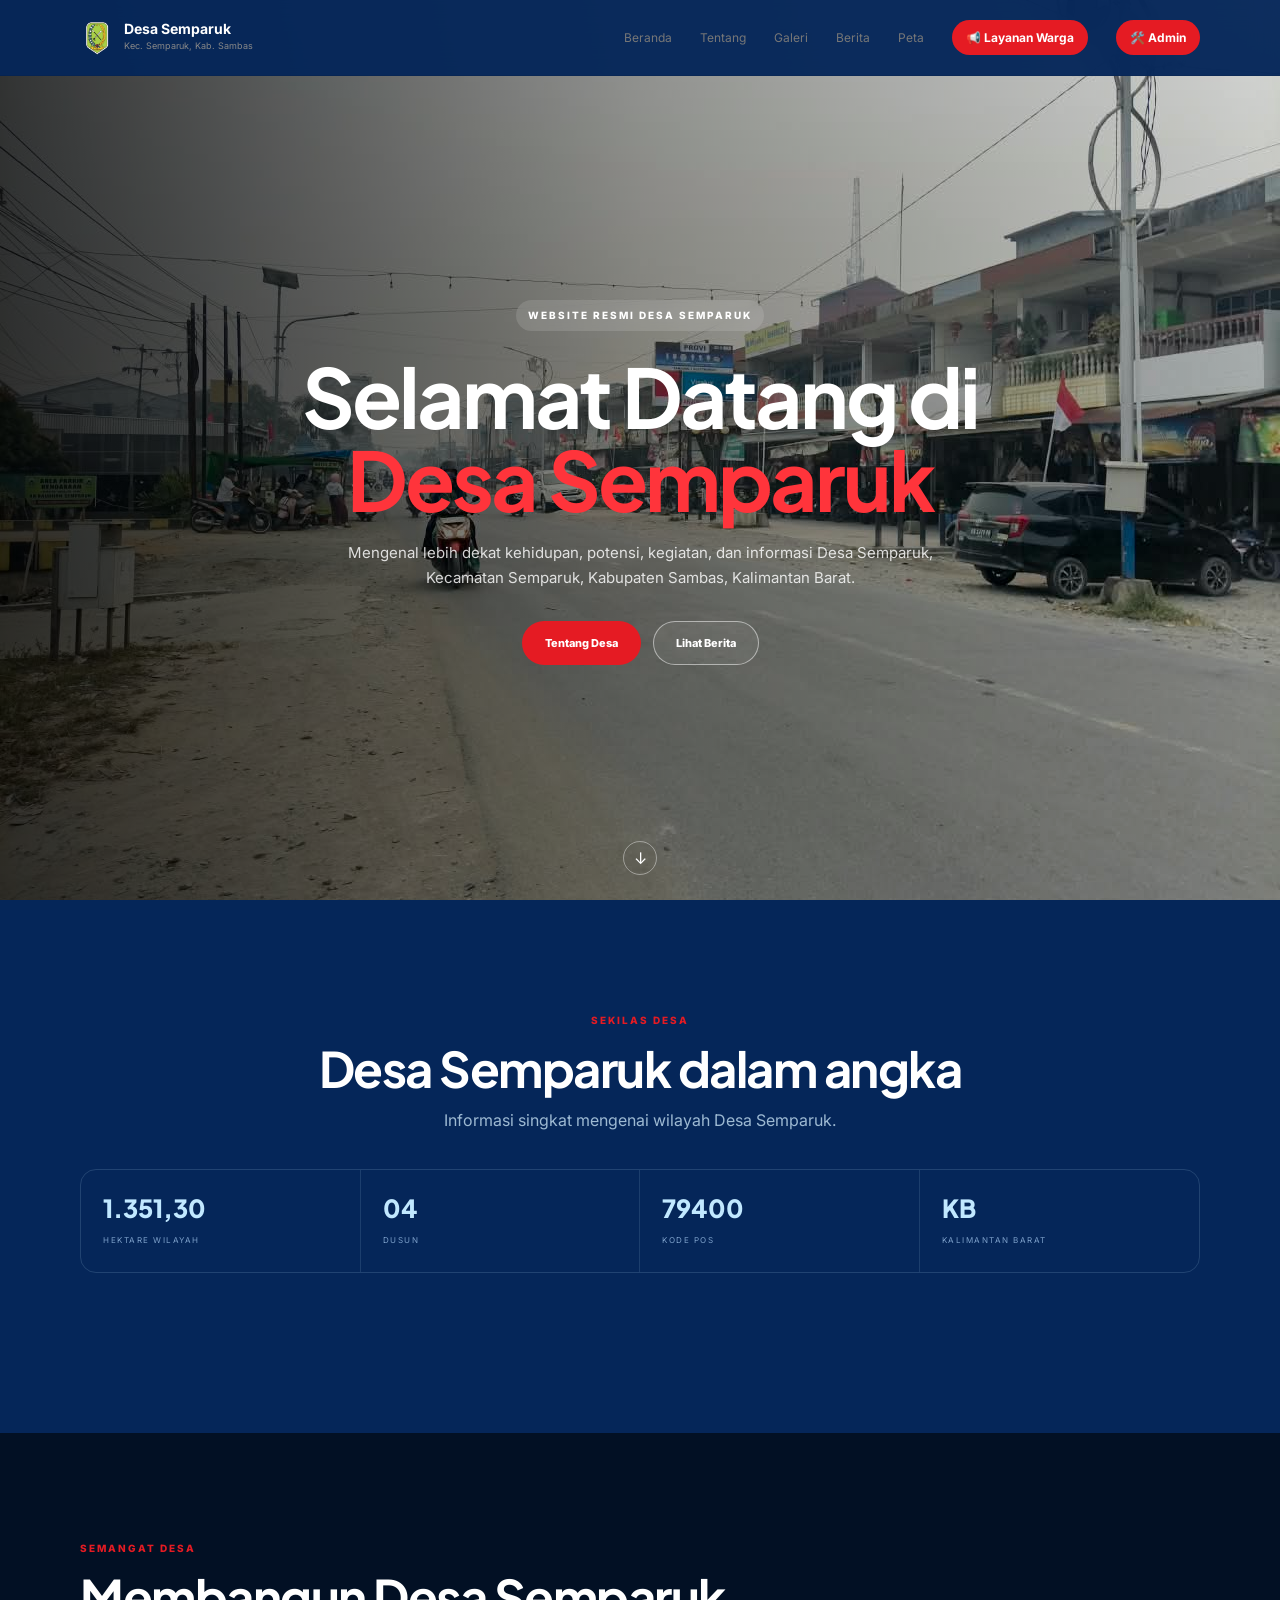
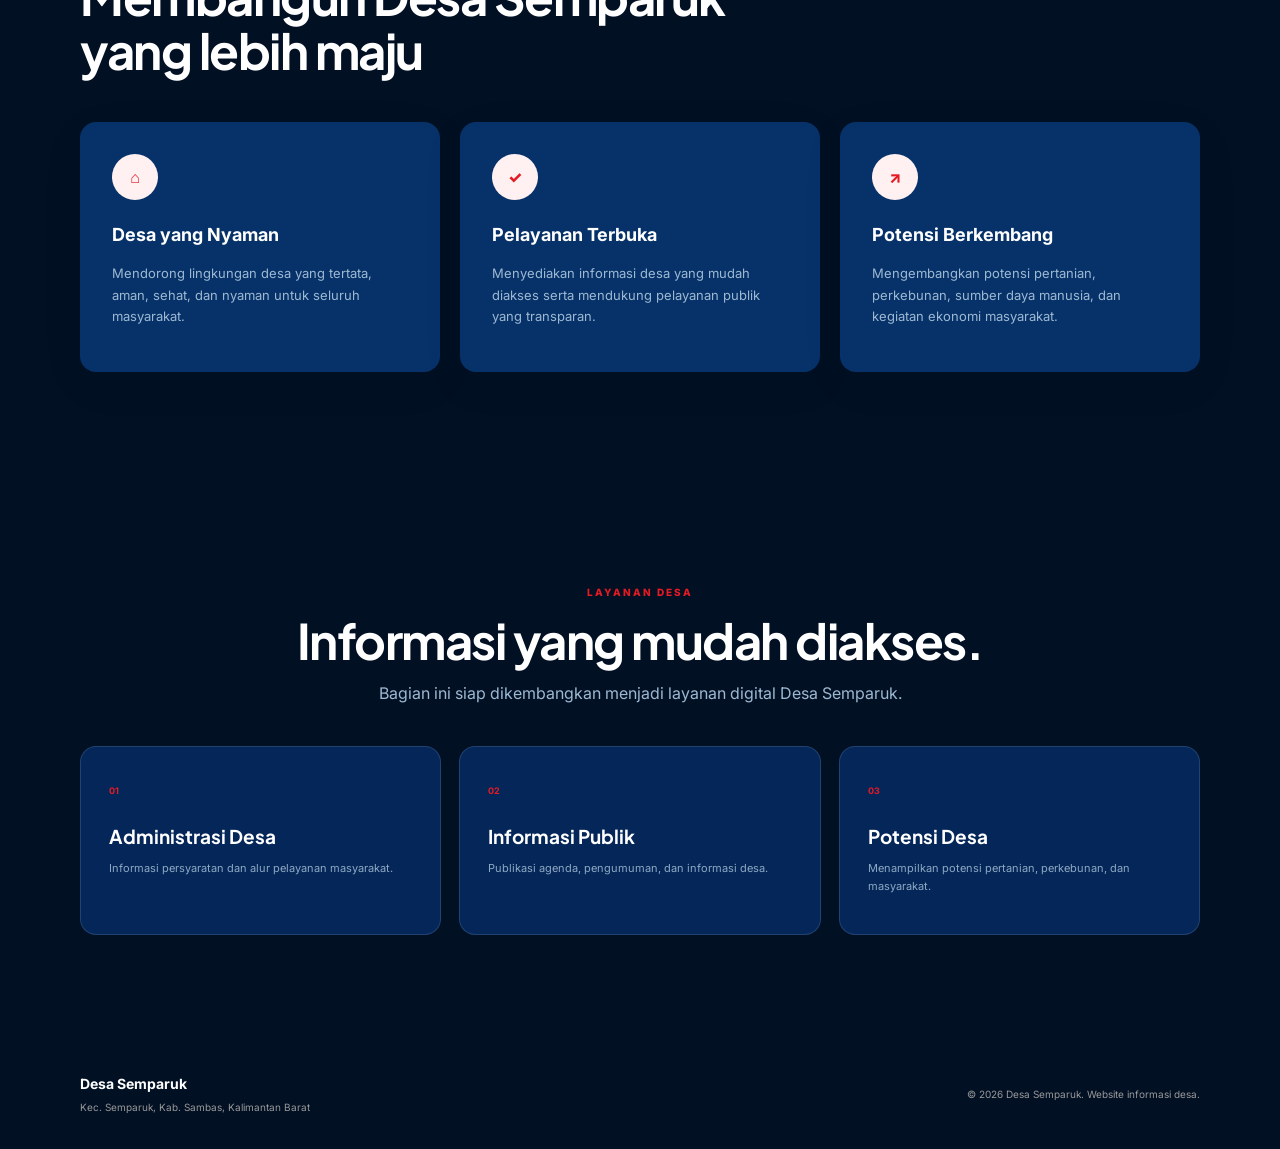
==== commit 06e9fcac: ":wqgit push origin mainfix git push origin main#	script.js" ====
--- a/index.html
+++ b/index.html
@@ -1,378 +1,262 @@
-<!DOCTYPE html>
+<!doctype html>
 <html lang="id">
-<head>
-  <meta charset="UTF-8">
-  <meta name="viewport" content="width=device-width, initial-scale=1.0">
-
-  <meta name="description"
-        content="Website informasi Desa Semparuk, Kecamatan Semparuk, Kabupaten Sambas, Kalimantan Barat.">
-
-  <title>Beranda — Desa Semparuk</title>
-
-  <link rel="preconnect" href="https://fonts.googleapis.com">
-  <link rel="preconnect" href="https://fonts.gstatic.com" crossorigin>
-
-  <link href="https://fonts.googleapis.com/css2?family=Inter:wght@400;500;600;700;800&family=Plus+Jakarta+Sans:wght@600;700;800&display=swap"
-        rel="stylesheet">
-
-  <link rel="stylesheet" href="style.css">
-</head>
-
-<body>
-
-<!-- =========================
+  <head>
+    <meta charset="UTF-8" />
+    <meta name="viewport" content="width=device-width, initial-scale=1.0" />
+
+    <meta
+      name="description"
+      content="Website informasi Desa Semparuk, Kecamatan Semparuk, Kabupaten Sambas, Kalimantan Barat."
+    />
+
+    <title>Beranda — Desa Semparuk</title>
+
+    <link rel="preconnect" href="https://fonts.googleapis.com" />
+    <link rel="preconnect" href="https://fonts.gstatic.com" crossorigin />
+
+    <link
+      href="https://fonts.googleapis.com/css2?family=Inter:wght@400;500;600;700;800&family=Plus+Jakarta+Sans:wght@600;700;800&display=swap"
+      rel="stylesheet"
+    />
+
+    <link rel="stylesheet" href="style.css" />
+  </head>
+
+  <body>
+    <!-- =========================
      NAVBAR
 ========================= -->
 
-<header class="navbar" id="navbar">
-
-  <a href="index.html" class="brand">
-
-    <img class="official-logo"
-         src="logo-kabupaten-sambas.png"
-         alt="Lambang Kabupaten Sambas">
-
-    <span>
-      <strong>Desa Semparuk</strong>
-      <small>Kec. Semparuk, Kab. Sambas</small>
-    </span>
-
-  </a>
-
-  <button class="menu-toggle"
-          id="menuToggle"
-          aria-label="Buka menu">
-    ☰
-  </button>
-
-  <nav id="navMenu">
-
-    <a class="active" href="index.html">
-      Beranda
-    </a>
-
-    <a href="tentang.html">
-      Tentang
-    </a>
-
-    <a href="galeri.html">
-      Galeri
-    </a>
-
-    <a href="berita.html">
-      Berita
-    </a>
-
-    <a href="peta.html">
-      Peta
-    </a>
-
-  </nav>
-
-</header>
-
-
-<main>
-
-<!-- =========================
+    <header class="navbar" id="navbar">
+      <a href="index.html" class="brand">
+        <img
+          class="official-logo"
+          src="logo-kabupaten-sambas.png"
+          alt="Lambang Kabupaten Sambas"
+        />
+
+        <span>
+          <strong>Desa Semparuk</strong>
+          <small>Kec. Semparuk, Kab. Sambas</small>
+        </span>
+      </a>
+
+      <button class="menu-toggle" id="menuToggle" aria-label="Buka menu">
+        ☰
+      </button>
+
+      <nav id="navMenu">
+        <a href="index.html"> Beranda </a>
+
+        <a href="tentang.html"> Tentang </a>
+
+        <a href="galeri.html"> Galeri </a>
+
+        <a href="berita.html"> Berita </a>
+
+        <a href="peta.html"> Peta </a>
+
+        <a href="pengaduan.html" class="nav-service"> 📢 Layanan Warga </a>
+
+        <a href="login.html" class="nav-admin"> 🛠️ Admin </a>
+      </nav>
+    </header>
+    </header>
+
+    <main>
+      <!-- =========================
      HERO
 ========================= -->
 
-<section class="hero">
-
-  <!--
+      <section class="hero">
+        <!--
     FOTO HERO
     Ganti file:
     images/hero-desa.jpg
   -->
 
-  <div class="hero-bg">
-
-    <img src="images/hero-desa.jpeg"
-         alt="Pemandangan Desa Semparuk">
-
-  </div>
-
-  <div class="hero-overlay"></div>
-
-
-  <div class="hero-content reveal">
-
-    <span class="eyebrow light">
-      Website Resmi Desa Semparuk
-    </span>
-
-    <h1>
-      Selamat Datang di<br>
-      <span>Desa Semparuk</span>
-    </h1>
-
-    <p>
-      Mengenal lebih dekat kehidupan, potensi, kegiatan,
-      dan informasi Desa Semparuk, Kecamatan Semparuk,
-      Kabupaten Sambas, Kalimantan Barat.
-    </p>
-
-    <div class="hero-actions">
-
-      <a href="tentang.html"
-         class="btn btn-primary">
-        Tentang Desa
-      </a>
-
-      <a href="berita.html"
-         class="btn btn-ghost">
-        Lihat Berita
-      </a>
-
-    </div>
-
-  </div>
-
-
-  <a class="scroll-down"
-     href="tentang.html">
-    ↓
-  </a>
-
-</section>
-
-
-<!-- =========================
+        <div class="hero-bg">
+          <img src="images/hero-desa.jpeg" alt="Pemandangan Desa Semparuk" />
+        </div>
+
+        <div class="hero-overlay"></div>
+
+        <div class="hero-content reveal">
+          <span class="eyebrow light"> Website Resmi Desa Semparuk </span>
+
+          <h1>
+            Selamat Datang di<br />
+            <span>Desa Semparuk</span>
+          </h1>
+
+          <p>
+            Mengenal lebih dekat kehidupan, potensi, kegiatan, dan informasi
+            Desa Semparuk, Kecamatan Semparuk, Kabupaten Sambas, Kalimantan
+            Barat.
+          </p>
+
+          <div class="hero-actions">
+            <a href="tentang.html" class="btn btn-primary"> Tentang Desa </a>
+
+            <a href="berita.html" class="btn btn-ghost"> Lihat Berita </a>
+          </div>
+        </div>
+
+        <a class="scroll-down" href="tentang.html"> ↓ </a>
+      </section>
+
+      <!-- =========================
      STATISTIK
 ========================= -->
 
-<section class="section">
-
-  <div class="container">
-
-    <div class="section-heading center reveal">
-
-      <span class="eyebrow">
-        Sekilas Desa
-      </span>
-
-      <h2>
-        Desa Semparuk dalam angka
-      </h2>
-
-      <p>
-        Informasi singkat mengenai wilayah Desa Semparuk.
-      </p>
-
-    </div>
-
-
-    <div class="v2-stats">
-
-      <div>
-        <b>1.351,30</b>
-        <span>HEKTARE WILAYAH</span>
+      <section class="section">
+        <div class="container">
+          <div class="section-heading center reveal">
+            <span class="eyebrow"> Sekilas Desa </span>
+
+            <h2>Desa Semparuk dalam angka</h2>
+
+            <p>Informasi singkat mengenai wilayah Desa Semparuk.</p>
+          </div>
+
+          <div class="v2-stats">
+            <div>
+              <b>1.351,30</b>
+              <span>HEKTARE WILAYAH</span>
+            </div>
+
+            <div>
+              <b>04</b>
+              <span>DUSUN</span>
+            </div>
+
+            <div>
+              <b>79400</b>
+              <span>KODE POS</span>
+            </div>
+
+            <div>
+              <b>KB</b>
+              <span>KALIMANTAN BARAT</span>
+            </div>
+          </div>
+        </div>
+      </section>
+
+      <!-- =========================
+     VISI
+========================= -->
+
+      <section class="vision section-muted">
+        <div class="container">
+          <div class="section-heading reveal">
+            <span class="eyebrow"> Semangat Desa </span>
+
+            <h2>
+              Membangun Desa Semparuk
+              <br />
+              yang lebih maju
+            </h2>
+          </div>
+
+          <div class="vision-grid">
+            <div class="vision-card reveal">
+              <div class="round-icon">⌂</div>
+
+              <h3>Desa yang Nyaman</h3>
+
+              <p>
+                Mendorong lingkungan desa yang tertata, aman, sehat, dan nyaman
+                untuk seluruh masyarakat.
+              </p>
+            </div>
+
+            <div class="vision-card reveal">
+              <div class="round-icon">✓</div>
+
+              <h3>Pelayanan Terbuka</h3>
+
+              <p>
+                Menyediakan informasi desa yang mudah diakses serta mendukung
+                pelayanan publik yang transparan.
+              </p>
+            </div>
+
+            <div class="vision-card reveal">
+              <div class="round-icon">↗</div>
+
+              <h3>Potensi Berkembang</h3>
+
+              <p>
+                Mengembangkan potensi pertanian, perkebunan, sumber daya
+                manusia, dan kegiatan ekonomi masyarakat.
+              </p>
+            </div>
+          </div>
+        </div>
+      </section>
+
+      <!-- =========================
+     LAYANAN
+========================= -->
+
+      <section class="v2-services section">
+        <div class="container">
+          <div class="section-heading center">
+            <span class="eyebrow"> LAYANAN DESA </span>
+
+            <h2>Informasi yang mudah diakses.</h2>
+
+            <p>
+              Bagian ini siap dikembangkan menjadi layanan digital Desa
+              Semparuk.
+            </p>
+          </div>
+
+          <div class="v2-service-grid">
+            <article>
+              <b>01</b>
+              <h3>Administrasi Desa</h3>
+              <p>Informasi persyaratan dan alur pelayanan masyarakat.</p>
+            </article>
+
+            <article>
+              <b>02</b>
+              <h3>Informasi Publik</h3>
+              <p>Publikasi agenda, pengumuman, dan informasi desa.</p>
+            </article>
+
+            <article>
+              <b>03</b>
+              <h3>Potensi Desa</h3>
+              <p>Menampilkan potensi pertanian, perkebunan, dan masyarakat.</p>
+            </article>
+          </div>
+        </div>
+      </section>
+    </main>
+
+    <!-- =========================
+     FOOTER
+========================= -->
+
+    <footer>
+      <div class="container footer-inner">
+        <div>
+          <strong> Desa Semparuk </strong>
+
+          <p>Kec. Semparuk, Kab. Sambas, Kalimantan Barat</p>
+        </div>
+
+        <p>
+          © <span id="year"></span>
+          Desa Semparuk. Website informasi desa.
+        </p>
       </div>
-
-      <div>
-        <b>04</b>
-        <span>DUSUN</span>
-      </div>
-
-      <div>
-        <b>79400</b>
-        <span>KODE POS</span>
-      </div>
-
-      <div>
-        <b>KB</b>
-        <span>KALIMANTAN BARAT</span>
-      </div>
-
-    </div>
-
-  </div>
-
-</section>
-
-
-<!-- =========================
-     VISI
-========================= -->
-
-<section class="vision section-muted">
-
-  <div class="container">
-
-    <div class="section-heading reveal">
-
-      <span class="eyebrow">
-        Semangat Desa
-      </span>
-
-      <h2>
-        Membangun Desa Semparuk
-        <br>
-        yang lebih maju
-      </h2>
-
-    </div>
-
-
-    <div class="vision-grid">
-
-      <div class="vision-card reveal">
-
-        <div class="round-icon">⌂</div>
-
-        <h3>
-          Desa yang Nyaman
-        </h3>
-
-        <p>
-          Mendorong lingkungan desa yang tertata,
-          aman, sehat, dan nyaman untuk seluruh masyarakat.
-        </p>
-
-      </div>
-
-
-      <div class="vision-card reveal">
-
-        <div class="round-icon">✓</div>
-
-        <h3>
-          Pelayanan Terbuka
-        </h3>
-
-        <p>
-          Menyediakan informasi desa yang mudah diakses
-          serta mendukung pelayanan publik yang transparan.
-        </p>
-
-      </div>
-
-
-      <div class="vision-card reveal">
-
-        <div class="round-icon">↗</div>
-
-        <h3>
-          Potensi Berkembang
-        </h3>
-
-        <p>
-          Mengembangkan potensi pertanian, perkebunan,
-          sumber daya manusia, dan kegiatan ekonomi masyarakat.
-        </p>
-
-      </div>
-
-    </div>
-
-  </div>
-
-</section>
-
-
-<!-- =========================
-     LAYANAN
-========================= -->
-
-<section class="v2-services section">
-
-  <div class="container">
-
-    <div class="section-heading center">
-
-      <span class="eyebrow">
-        LAYANAN DESA
-      </span>
-
-      <h2>
-        Informasi yang mudah diakses.
-      </h2>
-
-      <p>
-        Bagian ini siap dikembangkan menjadi layanan
-        digital Desa Semparuk.
-      </p>
-
-    </div>
-
-
-    <div class="v2-service-grid">
-
-      <article>
-        <b>01</b>
-        <h3>Administrasi Desa</h3>
-        <p>
-          Informasi persyaratan dan alur pelayanan masyarakat.
-        </p>
-      </article>
-
-
-      <article>
-        <b>02</b>
-        <h3>Informasi Publik</h3>
-        <p>
-          Publikasi agenda, pengumuman,
-          dan informasi desa.
-        </p>
-      </article>
-
-
-      <article>
-        <b>03</b>
-        <h3>Potensi Desa</h3>
-        <p>
-          Menampilkan potensi pertanian,
-          perkebunan, dan masyarakat.
-        </p>
-      </article>
-
-    </div>
-
-  </div>
-
-</section>
-
-</main>
-
-
-<!-- =========================
-     FOOTER
-========================= -->
-
-<footer>
-
-  <div class="container footer-inner">
-
-    <div>
-
-      <strong>
-        Desa Semparuk
-      </strong>
-
-      <p>
-        Kec. Semparuk, Kab. Sambas,
-        Kalimantan Barat
-      </p>
-
-    </div>
-
-    <p>
-      © <span id="year"></span>
-      Desa Semparuk.
-      Website informasi desa.
-    </p>
-
-  </div>
-
-</footer>
-
-
-<button id="topBtn"
-        class="top-btn"
-        aria-label="Kembali ke atas">
-  ↑
-</button>
-
-
-<script src="script.js"></script>+    </footer>
+
+    <button id="topBtn" class="top-btn" aria-label="Kembali ke atas">↑</button>
+
+    <script src="script.js"></script>
+  </body>
+</html>
--- a/style.css
+++ b/style.css
@@ -12,12 +12,15 @@
   --white: #fff;
   --shadow: 0 18px 55px rgba(0, 0, 0, 0.09);
 }
+
 * {
   box-sizing: border-box;
 }
+
 html {
   scroll-behavior: smooth;
 }
+
 body {
   margin: 0;
   font-family: Inter, Arial, sans-serif;
@@ -25,761 +28,378 @@
   background: #052659;
   line-height: 1.65;
 }
+
 img {
   display: block;
   width: 100%;
   object-fit: cover;
 }
+
 a {
   text-decoration: none;
   color: inherit;
 }
+
 button {
   font: inherit;
 }
+
 .container {
   width: min(1120px, calc(100% - 48px));
   margin: auto;
 }
+
+/* =========================================
+   NAVBAR
+========================================= */
+
 .navbar {
   position: fixed;
-  z-index: 50;
+  z-index: 9999;
   top: 0;
   left: 0;
   right: 0;
   height: 76px;
+
   background: rgba(5, 38, 89, 0.96);
   backdrop-filter: blur(14px);
+
   display: flex;
   align-items: center;
   justify-content: space-between;
+
   padding: 0 max(24px, calc((100vw - 1120px) / 2));
+
   border-bottom: 1px solid rgba(0, 0, 0, 0.06);
 }
+
 .brand {
   display: flex;
   gap: 10px;
   align-items: center;
-}
+  position: relative;
+  z-index: 10002;
+}
+
 .brand-mark {
   width: 32px;
   height: 32px;
   border-radius: 50%;
   background: var(--red);
   color: #fff;
+
   display: grid;
   place-items: center;
+
   font-weight: 800;
   font-size: 11px;
 }
+
 .brand strong {
   display: block;
   font-size: 14px;
   line-height: 1.1;
-}
+  color: #fff;
+}
+
 .brand small {
   display: block;
   color: #888;
   font-size: 9px;
   margin-top: 3px;
 }
+
 nav {
   display: flex;
   gap: 28px;
   align-items: center;
 }
+
 nav a {
   font-size: 12px;
   color: #777;
   position: relative;
   padding: 7px 0;
-}
+  cursor: pointer;
+  z-index: 10001;
+}
+
 nav a.active,
 nav a:hover {
   color: var(--red);
   font-weight: 700;
 }
+
 nav a.active:after {
   content: "";
   position: absolute;
+
   height: 2px;
+
   background: var(--red);
+
   left: 0;
   right: 0;
   bottom: 0;
+
   border-radius: 2px;
 }
+
 .menu-toggle {
   display: none;
+
   border: 0;
   background: none;
+
   font-size: 25px;
+
   cursor: pointer;
-}
+
+  color: #fff;
+
+  padding: 8px;
+
+  position: relative;
+  z-index: 10003;
+}
+
+/* =========================================
+   HERO
+========================================= */
+
 .hero {
   height: 100vh;
   min-height: 640px;
+
   position: relative;
+
   display: grid;
   place-items: center;
+
   overflow: hidden;
-  color: #fff;
-}
+
+  color: #fff;
+}
+
 .hero-bg {
   position: absolute;
   inset: 0;
-  background-image: url("assets/images/foto-desa.jpeg");
-  background-size: cover;
-  background-position: center;
-}
+  z-index: 0;
+  overflow: hidden;
+}
+
+.hero-bg img {
+  width: 100%;
+  height: 100%;
+
+  object-fit: cover;
+  object-position: center;
+
+  display: block;
+}
+
 .hero-overlay {
   position: absolute;
   inset: 0;
+  z-index: 1;
+
   background:
-    linear-gradient(90deg, rgba(0, 0, 0, 0.7), rgba(0, 0, 0, 0.3)),
-    linear-gradient(0deg, rgba(0, 0, 0, 0.45), transparent 60%);
-}
+    linear-gradient(
+      90deg,
+      rgba(0, 0, 0, 0.78),
+      rgba(0, 0, 0, 0.42),
+      rgba(0, 0, 0, 0.15)
+    );
+}
+
 .hero-content {
   position: relative;
   z-index: 2;
+
   width: min(820px, calc(100% - 48px));
+
   text-align: center;
+
   margin-top: 65px;
 }
+
 .eyebrow {
   display: inline-block;
+
   text-transform: uppercase;
+
   letter-spacing: 2px;
+
   color: var(--red);
+
   font-weight: 800;
+
   font-size: 10px;
+
   margin-bottom: 13px;
 }
+
 .eyebrow.light {
   color: #fff;
+
   background: rgba(255, 255, 255, 0.13);
+
   padding: 7px 12px;
+
   border-radius: 30px;
+
   backdrop-filter: blur(6px);
 }
+
 .hero h1 {
   font-family: "Plus Jakarta Sans", Inter, sans-serif;
+
   font-size: clamp(42px, 7vw, 82px);
+
   line-height: 1.02;
+
   letter-spacing: -3px;
+
   margin: 10px 0 20px;
 }
+
 .hero h1 span {
   color: #ff343b;
 }
+
 .hero p {
   max-width: 650px;
+
   margin: auto;
+
   color: rgba(255, 255, 255, 0.82);
+
   font-size: 15px;
 }
+
 .hero-actions {
   display: flex;
+
   gap: 12px;
+
   justify-content: center;
+
   margin-top: 30px;
 }
+
 .btn {
   display: inline-flex;
+
   align-items: center;
+
   justify-content: center;
+
   border-radius: 999px;
+
   padding: 12px 22px;
+
   font-size: 11px;
+
   font-weight: 800;
+
   border: 1px solid transparent;
+
   cursor: pointer;
+
   transition: 0.25s;
 }
+
 .btn-primary {
   background: var(--red);
   color: #fff;
 }
+
 .btn-primary:hover {
   background: var(--red-dark);
   transform: translateY(-2px);
 }
+
 .btn-ghost {
   border-color: rgba(255, 255, 255, 0.5);
-  color: #fff;
+
+  color: #fff;
+
   background: rgba(255, 255, 255, 0.06);
 }
+
 .btn-ghost:hover {
   background: #052659;
   color: #111;
 }
+
 .btn-light {
   background: #052659;
   color: var(--red);
 }
+
 .btn-outline-light {
   border-color: rgba(255, 255, 255, 0.7);
   color: #fff;
 }
+
 .scroll-down {
   position: absolute;
+
+  z-index: 2;
+
   bottom: 25px;
+
   left: 50%;
+
   transform: translateX(-50%);
+
   width: 34px;
   height: 34px;
+
   border: 1px solid rgba(255, 255, 255, 0.4);
+
   border-radius: 50%;
+
   display: grid;
+
   place-items: center;
-  color: #fff;
+
+  color: #fff;
+
   animation: bounce 1.8s infinite;
 }
+
+/* =========================================
+   SECTION
+========================================= */
+
 .section {
   padding: 105px 0;
-}
-.section-muted {
-  background: #f4f4f4;
-  padding: 100px 0;
-}
-.section-heading h2,
-.news-head h2,
-.contact h2 {
-  font-family: "Plus Jakarta Sans", Inter, sans-serif;
-  font-size: clamp(31px, 4vw, 49px);
-  line-height: 1.1;
-  letter-spacing: -1.5px;
-  margin: 0 0 12px;
-}
-.section-heading p {
-  color: #888;
-  margin: 0;
-}
-.center {
-  text-align: center;
-}
-.about-grid {
-  display: grid;
-  grid-template-columns: 1fr 1fr;
-  gap: 75px;
-  align-items: center;
-  margin-top: 55px;
-}
-.about-photo {
-  border-radius: 18px;
-  overflow: hidden;
-  height: 490px;
-  box-shadow: var(--shadow);
-}
-.about-photo img {
-  height: 100%;
-}
-.about-copy h3 {
-  font-family: "Plus Jakarta Sans";
-  font-size: 32px;
-  line-height: 1.15;
-  letter-spacing: -1px;
-  margin: 0 0 18px;
-}
-.about-copy p {
-  color: #777;
-  font-size: 14px;
-}
-.mini-label {
-  color: var(--red);
-  font-size: 10px;
-  text-transform: uppercase;
-  font-weight: 800;
-  letter-spacing: 1.5px;
-}
-.text-link {
-  display: inline-flex;
-  gap: 9px;
-  color: var(--red);
-  font-size: 12px;
-  font-weight: 800;
-  margin-top: 10px;
-}
-.info-cards {
-  display: grid;
-  grid-template-columns: 1fr 1fr;
-  gap: 22px;
-  margin-top: 55px;
-}
-.info-card {
-  border: 1px solid #eee;
-  border-radius: 16px;
-  padding: 30px;
   background: #052659;
-  box-shadow: 0 10px 35px rgba(0, 0, 0, 0.035);
-}
-.icon,
-.round-icon {
-  width: 46px;
-  height: 46px;
-  border-radius: 50%;
-  background: #fff0f1;
-  color: var(--red);
-  display: grid;
-  place-items: center;
-  font-weight: 800;
-}
-.info-card h3 {
-  margin: 20px 0 5px;
-  font-size: 20px;
-}
-.info-card p,
-.info-card li {
-  color: #777;
-  font-size: 13px;
-}
-.info-card ul {
-  padding-left: 18px;
-  margin-bottom: 0;
-}
-.vision-grid {
-  display: grid;
-  grid-template-columns: repeat(3, 1fr);
-  gap: 20px;
-  margin-top: 45px;
-}
-.vision-card {
-  background: #052659;
-  border-radius: 16px;
-  padding: 32px;
-  box-shadow: 0 12px 45px rgba(0, 0, 0, 0.06);
-}
-.vision-card h3 {
-  font-size: 18px;
-  margin: 20px 0 8px;
-}
-.vision-card p {
-  color: #777;
-  font-size: 13px;
-}
-.gallery {
-  display: grid;
-  grid-template-columns: 2fr 1fr 1fr;
-  grid-auto-rows: 240px;
-  gap: 16px;
-  margin-top: 50px;
-}
-.gallery-item {
-  position: relative;
-  border-radius: 14px;
-  overflow: hidden;
-  margin: 0;
-}
-.gallery-item.large {
-  grid-row: span 2;
-}
-.gallery-item img {
-  height: 100%;
-  transition: 0.5s;
-}
-.gallery-item:hover img {
-  transform: scale(1.06);
-}
-.gallery-item:after {
-  content: "";
-  position: absolute;
-  inset: 0;
-  background: linear-gradient(transparent 45%, rgba(0, 0, 0, 0.7));
-}
-.gallery-item figcaption {
-  position: absolute;
-  z-index: 2;
-  left: 20px;
-  right: 20px;
-  bottom: 18px;
-  color: #fff;
-}
-.gallery-item figcaption span {
-  display: block;
-  font-size: 9px;
-  text-transform: uppercase;
-  letter-spacing: 1.5px;
-  opacity: 0.75;
-}
-.gallery-item figcaption strong {
-  font-size: 17px;
-}
-.news-section {
-  background: #fff;
-}
-.news-head {
-  display: flex;
-  justify-content: space-between;
-  align-items: end;
-  gap: 30px;
-}
-.news-grid {
-  display: grid;
-  grid-template-columns: repeat(3, 1fr);
-  gap: 22px;
-  margin-top: 40px;
-}
-.news-card {
-  border: 1px solid #eee;
-  border-radius: 14px;
-  overflow: hidden;
-  background: #052659;
-  transition: 0.3s;
-}
-.news-card:hover {
-  transform: translateY(-5px);
-  box-shadow: var(--shadow);
-}
-.news-card > img {
-  height: 200px;
-}
-.news-body {
-  padding: 20px;
-}
-.tag {
-  color: var(--red);
-  font-size: 9px;
-  text-transform: uppercase;
-  font-weight: 800;
-  letter-spacing: 1px;
-}
-.news-body h3 {
-  font-size: 17px;
-  line-height: 1.3;
-  margin: 9px 0;
-}
-.news-body p {
-  color: #888;
-  font-size: 12px;
-}
-.news-body a {
-  color: var(--red);
-  font-size: 11px;
-  font-weight: 800;
-}
-.feature {
-  position: relative;
-  background: #052659;
-  overflow: hidden;
-}
-.feature-red {
-  position: absolute;
-  left: 0;
-  top: 0;
-  bottom: 0;
-  width: 42%;
-  background: linear-gradient(160deg, #ef242b, #c80912);
-}
-.feature-grid {
-  position: relative;
-  display: grid;
-  grid-template-columns: 1.05fr 1.25fr 0.75fr;
-  gap: 25px;
-  align-items: center;
-  min-height: 600px;
-}
-.feature-copy {
-  color: #fff;
-  padding: 55px 30px 55px 0;
-}
-.feature-copy h2 {
-  font-family: "Plus Jakarta Sans";
-  font-size: 43px;
-  line-height: 1.05;
-  letter-spacing: -1.5px;
-  margin: 0 0 18px;
-}
-.feature-copy p {
-  font-size: 13px;
-  color: rgba(255, 255, 255, 0.82);
-}
-.feature-buttons {
-  display: flex;
-  gap: 10px;
-  margin-top: 25px;
-}
-.feature-image {
-  height: 410px;
-  border-radius: 15px;
-  overflow: hidden;
-  box-shadow: var(--shadow);
-}
-.feature-image img {
-  height: 100%;
-}
-.latest {
-  background: #052659;
-  border-radius: 15px;
-  padding: 25px;
-  box-shadow: 0 15px 45px rgba(0, 0, 0, 0.12);
-}
-.latest h3 {
-  margin: 0 0 10px;
-  font-size: 18px;
-}
-.latest a {
-  display: flex;
-  gap: 12px;
-  padding: 15px 0;
-  border-bottom: 1px solid #eee;
-  font-size: 11px;
-}
-.latest a:last-child {
-  border-bottom: 0;
-}
-.latest b {
-  color: var(--red);
-}
-.latest span {
-  color: #666;
-}
-.contact {
-  background: #f6f6f6;
-}
-.contact-grid {
-  display: grid;
-  grid-template-columns: 1fr 1fr;
-  gap: 60px;
-  align-items: center;
-}
-.contact p {
-  color: #777;
-  max-width: 520px;
-}
-.contact-card {
-  background: #052659;
-  border-radius: 16px;
-  padding: 10px 25px;
-  box-shadow: var(--shadow);
-}
-.contact-card div {
-  display: flex;
-  justify-content: space-between;
-  gap: 20px;
-  padding: 18px 0;
-  border-bottom: 1px solid #eee;
-}
-.contact-card div:last-child {
-  border: 0;
-}
-.contact-card span {
-  color: #999;
-  font-size: 11px;
-}
-.contact-card strong {
-  font-size: 12px;
-}
-footer {
-  background: #111;
-  color: #fff;
-  padding: 30px 0;
-}
-.footer-inner {
-  display: flex;
-  justify-content: space-between;
-  gap: 20px;
-  align-items: center;
-}
-.footer-inner strong {
-  font-size: 14px;
-}
-.footer-inner p {
-  margin: 3px 0;
-  color: #999;
-  font-size: 10px;
-}
-.top-btn {
-  position: fixed;
-  z-index: 40;
-  right: 22px;
-  bottom: 22px;
-  width: 38px;
-  height: 38px;
-  border-radius: 50%;
-  border: 0;
-  background: var(--red);
-  color: #fff;
-  cursor: pointer;
-  opacity: 0;
-  pointer-events: none;
-  transition: 0.25s;
-}
-.top-btn.show {
-  opacity: 1;
-  pointer-events: auto;
-}
-.notice {
-  position: fixed;
-  z-index: 100;
-  left: 50%;
-  bottom: 25px;
-  transform: translate(-50%, 20px);
-  background: #111;
-  color: #fff;
-  border-radius: 10px;
-  padding: 12px 18px;
-  font-size: 11px;
-  opacity: 0;
-  pointer-events: none;
-  transition: 0.3s;
-  box-shadow: var(--shadow);
-}
-.notice.show {
-  opacity: 1;
-  transform: translate(-50%, 0);
-}
-.reveal {
-  opacity: 0;
-  transform: translateY(28px);
-  transition:
-    opacity 0.75s ease,
-    transform 0.75s ease;
-}
-.reveal.visible {
-  opacity: 1;
-  transform: none;
-}
-@keyframes bounce {
-  0%,
-  100% {
-    transform: translate(-50%, 0);
-  }
-  50% {
-    transform: translate(-50%, 8px);
-  }
-}
-
-@media (max-width: 850px) {
-  .menu-toggle {
-    display: block;
-  }
-  nav {
-    position: absolute;
-    left: 15px;
-    right: 15px;
-    top: 68px;
-    background: #052659;
-    display: none;
-    flex-direction: column;
-    gap: 0;
-    padding: 10px 18px;
-    border-radius: 12px;
-    box-shadow: var(--shadow);
-    align-items: stretch;
-  }
-  nav.open {
-    display: flex;
-  }
-  nav a {
-    padding: 12px;
-  }
-  .about-grid,
-  .contact-grid {
-    grid-template-columns: 1fr;
-    gap: 35px;
-  }
-  .about-photo {
-    height: 350px;
-  }
-  .vision-grid,
-  .news-grid {
-    grid-template-columns: 1fr;
-  }
-  .gallery {
-    grid-template-columns: 1fr 1fr;
-    grid-auto-rows: 220px;
-  }
-  .gallery-item.large {
-    grid-row: span 1;
-    grid-column: span 2;
-  }
-  .feature-red {
-    width: 100%;
-    height: 52%;
-    bottom: auto;
-  }
-  .feature-grid {
-    grid-template-columns: 1fr;
-    min-height: 0;
-    padding: 65px 0;
-  }
-  .feature-copy {
-    padding: 0;
-  }
-  .feature-image {
-    height: 330px;
-  }
-  .latest {
-    margin-top: 0;
-  }
-}
-@media (max-width: 520px) {
-  .container {
-    width: min(100% - 30px, 1120px);
-  }
-  .navbar {
-    padding: 0 15px;
-  }
-  .hero h1 {
-    font-size: 42px;
-    letter-spacing: -2px;
-  }
-  .hero p {
-    font-size: 13px;
-  }
-  .hero-actions {
-    flex-direction: column;
-    width: 200px;
-    margin: 25px auto 0;
-  }
-  .section,
-  .section-muted {
-    padding: 75px 0;
-  }
-  .info-cards {
-    grid-template-columns: 1fr;
-  }
-  .gallery {
-    grid-template-columns: 1fr;
-    grid-auto-rows: 220px;
-  }
-  .gallery-item.large {
-    grid-column: auto;
-  }
-  .news-head {
-    display: block;
-  }
-  .news-head .btn {
-    margin-top: 20px;
-  }
-  .feature-copy h2 {
-    font-size: 35px;
-  }
-  .footer-inner {
-    display: block;
-  }
-  .footer-inner > p {
-    margin-top: 15px;
-  }
-}
-
-/* V2 PROFESSIONAL THEME */
-body {
-  background: #052659;
-  color: #fff;
-}
-.section {
-  background: #052659;
-}
+}
+
 .section-muted {
   background: #021024;
-}
+  padding: 100px 0;
+}
+
 .section-heading h2,
 .news-head h2,
 .contact h2,
 .about-copy h3 {
   color: #fff;
-}
+
+  font-family: "Plus Jakarta Sans", Inter, sans-serif;
+
+  font-size: clamp(31px, 4vw, 49px);
+
+  line-height: 1.1;
+
+  letter-spacing: -1.5px;
+
+  margin: 0 0 12px;
+}
+
 .section-heading p,
 .about-copy p,
 .info-card p,
@@ -789,340 +409,49 @@
 .contact p {
   color: #9db9d2;
 }
+
+.section-heading p {
+  margin: 0;
+}
+
+.center {
+  text-align: center;
+}
+
+/* =========================================
+   ABOUT
+========================================= */
+
+.about-grid {
+  display: grid;
+
+  grid-template-columns: 1fr 1fr;
+
+  gap: 75px;
+
+  align-items: center;
+
+  margin-top: 55px;
+}
+
 .about-photo {
-  background: linear-gradient(145deg, #c1e8ff, #052659);
+  border-radius: 24px;
+
+  overflow: hidden;
+
+  min-height: 420px;
+
+  background: linear-gradient(
+    145deg,
+    #c1e8ff,
+    #052659
+  );
+
   display: grid;
+
   place-items: center;
-}
-.about-photo img {
-  display: none;
-}
-.about-photo:after {
-  content: "FOTO DESA SEMPARUK";
-  color: #052659;
-  font-weight: 800;
-  letter-spacing: 2px;
-  font-size: 11px;
-}
-.info-card,
-.vision-card,
-.news-card,
-.contact-card {
-  background: #073269;
-  color: #fff;
-  border-color: rgba(193, 232, 255, 0.14);
-}
-.info-card h3,
-.vision-card h3,
-.news-body h3 {
-  color: #fff;
-}
-.gallery-item {
-  background: linear-gradient(145deg, #7da0ca, #052659);
-  display: grid;
-  place-items: center;
-}
-.gallery-item img {
-  display: none;
-}
-.gallery-item:before {
-  content: "TEMPAT FOTO";
-  position: absolute;
-  z-index: 1;
-  color: #c1e8ff;
-  font-size: 11px;
-  font-weight: 800;
-  letter-spacing: 2px;
-}
-.contact {
-  background: #052659;
-}
-.contact-card strong {
-  color: #c1e8ff;
-}
-footer {
-  background: #021024;
-}
-.v2-stats {
-  display: grid;
-  grid-template-columns: repeat(4, 1fr);
-  margin: 35px 0 55px;
-  border: 1px solid rgba(193, 232, 255, 0.15);
-  border-radius: 16px;
-  overflow: hidden;
-}
-.v2-stats div {
-  padding: 22px;
-  border-right: 1px solid rgba(193, 232, 255, 0.12);
-}
-.v2-stats div:last-child {
-  border: 0;
-}
-.v2-stats b {
-  display: block;
-  font: 800 25px "Plus Jakarta Sans";
-  color: #c1e8ff;
-}
-.v2-stats span {
-  font-size: 8px;
-  color: #7da0ca;
-  letter-spacing: 1.5px;
-}
-.v2-services {
-  background: #021024 !important;
-}
-.v2-service-grid {
-  display: grid;
-  grid-template-columns: repeat(3, 1fr);
-  gap: 18px;
-  margin-top: 40px;
-}
-.v2-service-grid article {
-  background: #052659;
-  border: 1px solid rgba(193, 232, 255, 0.14);
-  border-radius: 16px;
-  padding: 28px;
-  transition: 0.3s;
-}
-.v2-service-grid article:hover {
-  transform: translateY(-6px);
-  border-color: #e51b23;
-}
-.v2-service-grid b {
-  color: #e51b23;
-  font-size: 9px;
-}
-.v2-service-grid h3 {
-  font: 700 19px "Plus Jakarta Sans";
-  margin: 22px 0 8px;
-}
-.v2-service-grid p {
-  font-size: 11px;
-  color: #8ea9c3;
-}
-@media (max-width: 850px) {
-  .v2-stats {
-    grid-template-columns: 1fr 1fr;
-  }
-  .v2-stats div:nth-child(2) {
-    border-right: 0;
-  }
-  .v2-service-grid {
-    grid-template-columns: 1fr;
-  }
-}
-
-/* Logo resmi Kabupaten Sambas yang diberikan pengguna */
-.official-logo {
-  width: 34px !important;
-  height: 34px !important;
-  object-fit: contain;
-  border-radius: 0 !important;
-  flex: none;
-}
-.official-emblem {
-  overflow: hidden;
-  padding: 12px;
-}
-.official-emblem img {
-  width: 100%;
-  height: 100%;
-  object-fit: contain;
-  display: block;
-}
-.footer-brand .official-logo {
-  width: 31px !important;
-  height: 31px !important;
-}
-
-/* ========================================
-   MULTI PAGE
-======================================== */
-
-.page-header {
-  padding: 170px 0 90px;
-  background: linear-gradient(135deg, #f8fafc, #eef2f7);
-}
-
-.page-header h1 {
-  max-width: 800px;
-  margin: 15px 0;
-  font-family: "Plus Jakarta Sans", sans-serif;
-  font-size: clamp(42px, 6vw, 76px);
-  line-height: 1.05;
-  letter-spacing: -3px;
-}
-
-.page-header p {
-  max-width: 650px;
-  font-size: 18px;
-  line-height: 1.8;
-  color: #64748b;
-}
-
-/* GALERI */
-
-.gallery-placeholder {
-  width: 100%;
-  height: 100%;
-  min-height: 280px;
-
-  display: flex;
-  align-items: center;
-  justify-content: center;
-
-  background: linear-gradient(135deg, #dbeafe, #e2e8f0);
-
-  color: #64748b;
-  font-size: 18px;
-  font-weight: 700;
-}
-
-/* BERITA */
-
-.news-image {
-  height: 230px;
-
-  display: flex;
-  align-items: center;
-  justify-content: center;
-
-  background: linear-gradient(135deg, #e2e8f0, #cbd5e1);
-
-  color: #475569;
-  font-weight: 700;
-}
-
-/* PETA */
-
-#map {
-  width: 100%;
-  height: 550px;
-
-  border-radius: 24px;
-  overflow: hidden;
-
-  box-shadow: 0 20px 60px rgba(15, 23, 42, 0.12);
-
-  z-index: 1;
-}
-
-.map-info {
-  margin-top: 30px;
-
-  display: grid;
-  grid-template-columns: repeat(4, 1fr);
-
-  gap: 20px;
-}
-
-.map-info div {
-  display: flex;
-  flex-direction: column;
-  gap: 7px;
-}
-
-.map-info span {
-  font-size: 13px;
-  color: #64748b;
-  text-transform: uppercase;
-  letter-spacing: 1px;
-}
-
-.map-info strong {
-  font-size: 16px;
-}
-
-/* RESPONSIVE */
-
-@media (max-width: 768px) {
-  .page-header {
-    padding: 130px 0 70px;
-  }
-
-  .page-header h1 {
-    letter-spacing: -2px;
-  }
-
-  #map {
-    height: 400px;
-    border-radius: 18px;
-  }
-
-  .map-info {
-    grid-template-columns: 1fr 1fr;
-  }
-}
-
-@media (max-width: 480px) {
-  .map-info {
-    grid-template-columns: 1fr;
-  }
-}
-
-/* =========================================
-   IMAGE ASSETS
-========================================= */
-
-
-/* HERO IMAGE */
-
-.hero-bg {
-  position: absolute;
-  inset: 0;
-  z-index: 0;
-  overflow: hidden;
-}
-
-.hero-bg img {
-  width: 100%;
-  height: 100%;
-
-  object-fit: cover;
-  object-position: center;
-
-  display: block;
-}
-
-
-/* HERO OVERLAY */
-
-.hero-overlay {
-  position: absolute;
-  inset: 0;
-  z-index: 1;
-
-  background:
-    linear-gradient(
-      90deg,
-      rgba(0, 0, 0, 0.78),
-      rgba(0, 0, 0, 0.42),
-      rgba(0, 0, 0, 0.15)
-    );
-}
-
-
-/* HERO CONTENT */
-
-.hero-content {
-  position: relative;
-  z-index: 2;
-}
-
-.scroll-down {
-  position: absolute;
-  z-index: 2;
-}
-
-
-/* =========================================
-   ABOUT IMAGE
-========================================= */
-
-.about-photo {
-  overflow: hidden;
-  border-radius: 24px;
-  min-height: 420px;
+
+  box-shadow: var(--shadow);
 }
 
 .about-photo img {
@@ -1132,6 +461,7 @@
   min-height: 420px;
 
   object-fit: cover;
+
   object-position: center;
 
   display: block;
@@ -1143,14 +473,175 @@
   transform: scale(1.04);
 }
 
-
-/* =========================================
-   GALLERY IMAGE
-========================================= */
+.about-copy h3 {
+  font-size: 32px;
+}
+
+.mini-label {
+  color: var(--red);
+
+  font-size: 10px;
+
+  text-transform: uppercase;
+
+  font-weight: 800;
+
+  letter-spacing: 1.5px;
+}
+
+.text-link {
+  display: inline-flex;
+
+  gap: 9px;
+
+  color: var(--red);
+
+  font-size: 12px;
+
+  font-weight: 800;
+
+  margin-top: 10px;
+}
+
+/* =========================================
+   INFO CARD
+========================================= */
+
+.info-cards {
+  display: grid;
+
+  grid-template-columns: 1fr 1fr;
+
+  gap: 22px;
+
+  margin-top: 55px;
+}
+
+.info-card {
+  border: 1px solid rgba(193, 232, 255, 0.14);
+
+  border-radius: 16px;
+
+  padding: 30px;
+
+  background: #073269;
+
+  color: #fff;
+
+  box-shadow:
+    0 10px 35px rgba(0, 0, 0, 0.035);
+}
+
+.icon,
+.round-icon {
+  width: 46px;
+  height: 46px;
+
+  border-radius: 50%;
+
+  background: #fff0f1;
+
+  color: var(--red);
+
+  display: grid;
+
+  place-items: center;
+
+  font-weight: 800;
+}
+
+.info-card h3 {
+  margin: 20px 0 5px;
+
+  font-size: 20px;
+
+  color: #fff;
+}
+
+.info-card p,
+.info-card li {
+  font-size: 13px;
+}
+
+.info-card ul {
+  padding-left: 18px;
+  margin-bottom: 0;
+}
+
+/* =========================================
+   VISION
+========================================= */
+
+.vision-grid {
+  display: grid;
+
+  grid-template-columns: repeat(3, 1fr);
+
+  gap: 20px;
+
+  margin-top: 45px;
+}
+
+.vision-card {
+  background: #073269;
+
+  border-radius: 16px;
+
+  padding: 32px;
+
+  box-shadow:
+    0 12px 45px rgba(0, 0, 0, 0.06);
+
+  color: #fff;
+}
+
+.vision-card h3 {
+  font-size: 18px;
+
+  margin: 20px 0 8px;
+
+  color: #fff;
+}
+
+.vision-card p {
+  font-size: 13px;
+}
+
+/* =========================================
+   GALLERY
+========================================= */
+
+.gallery {
+  display: grid;
+
+  grid-template-columns: 2fr 1fr 1fr;
+
+  grid-auto-rows: 240px;
+
+  gap: 16px;
+
+  margin-top: 50px;
+}
 
 .gallery-item {
+  position: relative;
+
+  border-radius: 14px;
+
   overflow: hidden;
-  position: relative;
+
+  margin: 0;
+
+  background:
+    linear-gradient(
+      145deg,
+      #7da0ca,
+      #052659
+    );
+}
+
+.gallery-item.large {
+  grid-row: span 2;
 }
 
 .gallery-item img {
@@ -1160,192 +651,645 @@
   min-height: 280px;
 
   object-fit: cover;
+
   object-position: center;
 
   display: block;
 
-  transition:
-    transform 0.5s ease;
+  transition: transform 0.5s ease;
 }
 
 .gallery-item:hover img {
   transform: scale(1.05);
 }
 
-
-/* =========================================
-   NEWS IMAGE
-========================================= */
+.gallery-item:after {
+  content: "";
+
+  position: absolute;
+
+  inset: 0;
+
+  background:
+    linear-gradient(
+      transparent 45%,
+      rgba(0, 0, 0, 0.7)
+    );
+}
+
+.gallery-item figcaption {
+  position: absolute;
+
+  z-index: 2;
+
+  left: 20px;
+
+  right: 20px;
+
+  bottom: 18px;
+
+  color: #fff;
+}
+
+.gallery-item figcaption span {
+  display: block;
+
+  font-size: 9px;
+
+  text-transform: uppercase;
+
+  letter-spacing: 1.5px;
+
+  opacity: 0.75;
+}
+
+.gallery-item figcaption strong {
+  font-size: 17px;
+}
+
+/* =========================================
+   NEWS
+========================================= */
+
+.news-section {
+  background: #052659;
+}
+
+.news-head {
+  display: flex;
+
+  justify-content: space-between;
+
+  align-items: end;
+
+  gap: 30px;
+}
+
+.news-grid {
+  display: grid;
+
+  grid-template-columns: repeat(3, 1fr);
+
+  gap: 22px;
+
+  margin-top: 40px;
+}
 
 .news-card {
+  border: 1px solid rgba(193, 232, 255, 0.14);
+
+  border-radius: 14px;
+
   overflow: hidden;
+
+  background: #073269;
+
+  color: #fff;
+
+  transition: 0.3s;
+}
+
+.news-card:hover {
+  transform: translateY(-5px);
+
+  box-shadow: var(--shadow);
 }
 
 .news-image {
   width: 100%;
+
   height: 230px;
 
   object-fit: cover;
+
   object-position: center;
 
   display: block;
 
-  transition:
-    transform 0.5s ease;
+  transition: transform 0.5s ease;
 }
 
 .news-card:hover .news-image {
   transform: scale(1.03);
 }
 
-
-/* =========================================
-   PAGE HEADER
-========================================= */
-
-.page-header {
-  padding: 170px 0 90px;
+.news-body {
+  padding: 20px;
+}
+
+.tag {
+  color: var(--red);
+
+  font-size: 9px;
+
+  text-transform: uppercase;
+
+  font-weight: 800;
+
+  letter-spacing: 1px;
+}
+
+.news-body h3 {
+  font-size: 17px;
+
+  line-height: 1.3;
+
+  margin: 9px 0;
+
+  color: #fff;
+}
+
+.news-body p {
+  font-size: 12px;
+}
+
+.news-body a {
+  color: var(--red);
+
+  font-size: 11px;
+
+  font-weight: 800;
+}
+
+/* =========================================
+   FEATURE
+========================================= */
+
+.feature {
+  position: relative;
+
+  background: #052659;
+
+  overflow: hidden;
+}
+
+.feature-red {
+  position: absolute;
+
+  left: 0;
+  top: 0;
+  bottom: 0;
+
+  width: 42%;
 
   background:
     linear-gradient(
-      135deg,
-      #f8fafc,
-      #eef2f7
+      160deg,
+      #ef242b,
+      #c80912
     );
 }
 
-.page-header h1 {
-  max-width: 800px;
-
-  margin: 15px 0;
-
-  font-family:
-    "Plus Jakarta Sans",
-    sans-serif;
-
-  font-size:
-    clamp(42px, 6vw, 76px);
+.feature-grid {
+  position: relative;
+
+  display: grid;
+
+  grid-template-columns:
+    1.05fr 1.25fr 0.75fr;
+
+  gap: 25px;
+
+  align-items: center;
+
+  min-height: 600px;
+}
+
+.feature-copy {
+  color: #fff;
+
+  padding: 55px 30px 55px 0;
+}
+
+.feature-copy h2 {
+  font-family: "Plus Jakarta Sans";
+
+  font-size: 43px;
 
   line-height: 1.05;
 
-  letter-spacing: -3px;
-}
-
-.page-header p {
-  max-width: 650px;
+  letter-spacing: -1.5px;
+
+  margin: 0 0 18px;
+}
+
+.feature-copy p {
+  font-size: 13px;
+
+  color: rgba(255, 255, 255, 0.82);
+}
+
+.feature-buttons {
+  display: flex;
+
+  gap: 10px;
+
+  margin-top: 25px;
+}
+
+.feature-image {
+  height: 410px;
+
+  border-radius: 15px;
+
+  overflow: hidden;
+
+  box-shadow: var(--shadow);
+}
+
+.feature-image img {
+  height: 100%;
+}
+
+.latest {
+  background: #073269;
+
+  border-radius: 15px;
+
+  padding: 25px;
+
+  box-shadow:
+    0 15px 45px rgba(0, 0, 0, 0.12);
+
+  color: #fff;
+}
+
+.latest h3 {
+  margin: 0 0 10px;
 
   font-size: 18px;
-
-  line-height: 1.8;
-
-  color: #64748b;
-}
-
-
-/* =========================================
-   MAP
-========================================= */
-
-#map {
-  width: 100%;
-  height: 550px;
-
-  border-radius: 24px;
-
-  overflow: hidden;
-
-  box-shadow:
-    0 20px 60px
-    rgba(15, 23, 42, 0.12);
-
-  z-index: 1;
-}
-
-
-.map-info {
-  margin-top: 30px;
-
+}
+
+.latest a {
+  display: flex;
+
+  gap: 12px;
+
+  padding: 15px 0;
+
+  border-bottom: 1px solid #eee;
+
+  font-size: 11px;
+}
+
+.latest a:last-child {
+  border-bottom: 0;
+}
+
+.latest b {
+  color: var(--red);
+}
+
+.latest span {
+  color: #9db9d2;
+}
+
+/* =========================================
+   CONTACT
+========================================= */
+
+.contact {
+  background: #052659;
+}
+
+.contact-grid {
+  display: grid;
+
+  grid-template-columns: 1fr 1fr;
+
+  gap: 60px;
+
+  align-items: center;
+}
+
+.contact p {
+  max-width: 520px;
+}
+
+.contact-card {
+  background: #073269;
+
+  border-radius: 16px;
+
+  padding: 10px 25px;
+
+  box-shadow: var(--shadow);
+
+  color: #fff;
+}
+
+.contact-card div {
+  display: flex;
+
+  justify-content: space-between;
+
+  gap: 20px;
+
+  padding: 18px 0;
+
+  border-bottom: 1px solid
+    rgba(193, 232, 255, 0.14);
+}
+
+.contact-card div:last-child {
+  border: 0;
+}
+
+.contact-card span {
+  color: #999;
+
+  font-size: 11px;
+}
+
+.contact-card strong {
+  font-size: 12px;
+
+  color: #c1e8ff;
+}
+
+/* =========================================
+   FOOTER
+========================================= */
+
+footer {
+  background: #021024;
+
+  color: #fff;
+
+  padding: 30px 0;
+}
+
+.footer-inner {
+  display: flex;
+
+  justify-content: space-between;
+
+  gap: 20px;
+
+  align-items: center;
+}
+
+.footer-inner strong {
+  font-size: 14px;
+}
+
+.footer-inner p {
+  margin: 3px 0;
+
+  color: #999;
+
+  font-size: 10px;
+}
+
+/* =========================================
+   BUTTON TOP
+========================================= */
+
+.top-btn {
+  position: fixed;
+
+  z-index: 9000;
+
+  right: 22px;
+
+  bottom: 22px;
+
+  width: 38px;
+  height: 38px;
+
+  border-radius: 50%;
+
+  border: 0;
+
+  background: var(--red);
+
+  color: #fff;
+
+  cursor: pointer;
+
+  opacity: 0;
+
+  pointer-events: none;
+
+  transition: 0.25s;
+}
+
+.top-btn.show {
+  opacity: 1;
+
+  pointer-events: auto;
+}
+
+/* =========================================
+   NOTICE
+========================================= */
+
+.notice {
+  position: fixed;
+
+  z-index: 10000;
+
+  left: 50%;
+
+  bottom: 25px;
+
+  transform: translate(-50%, 20px);
+
+  background: #111;
+
+  color: #fff;
+
+  border-radius: 10px;
+
+  padding: 12px 18px;
+
+  font-size: 11px;
+
+  opacity: 0;
+
+  pointer-events: none;
+
+  transition: 0.3s;
+
+  box-shadow: var(--shadow);
+}
+
+.notice.show {
+  opacity: 1;
+
+  transform: translate(-50%, 0);
+}
+
+/* =========================================
+   REVEAL
+========================================= */
+
+.reveal {
+  opacity: 0;
+
+  transform: translateY(28px);
+
+  transition:
+    opacity 0.75s ease,
+    transform 0.75s ease;
+}
+
+.reveal.visible {
+  opacity: 1;
+
+  transform: none;
+}
+
+/* =========================================
+   STATS
+========================================= */
+
+.v2-stats {
   display: grid;
 
   grid-template-columns:
     repeat(4, 1fr);
 
-  gap: 20px;
-}
-
-
-.map-info div {
-  display: flex;
-
-  flex-direction: column;
-
-  gap: 7px;
-}
-
-
-.map-info span {
-  font-size: 13px;
-
-  color: #64748b;
-
-  text-transform: uppercase;
-
-  letter-spacing: 1px;
-}
-
-
-.map-info strong {
-  font-size: 16px;
-}
-
-
-/* =========================================
-   RESPONSIVE
-========================================= */
-
-@media (max-width: 768px) {
-
-  .page-header {
-    padding: 130px 0 70px;
-  }
-
-  .page-header h1 {
-    letter-spacing: -2px;
-  }
-
-
-  .about-photo {
-    min-height: 300px;
-  }
-
-  .about-photo img {
-    min-height: 300px;
-  }
-
-
-  #map {
-    height: 400px;
-
-    border-radius: 18px;
-  }
-
-
-  .map-info {
-    grid-template-columns:
-      1fr 1fr;
-  }
-
-}
-
-
-@media (max-width: 480px) {
-
-  .map-info {
-    grid-template-columns:
-      1fr;
-  }
-
-}
+  margin: 35px 0 55px;
+
+  border: 1px solid
+    rgba(193, 232, 255, 0.15);
+
+  border-radius: 16px;
+
+  overflow: hidden;
+}
+
+.v2-stats div {
+  padding: 22px;
+
+  border-right: 1px solid
+    rgba(193, 232, 255, 0.12);
+}
+
+.v2-stats div:last-child {
+  border: 0;
+}
+
+.v2-stats b {
+  display: block;
+
+  font:
+    800 25px
+    "Plus Jakarta Sans";
+
+  color: #c1e8ff;
+}
+
+.v2-stats span {
+  font-size: 8px;
+
+  color: #7da0ca;
+
+  letter-spacing: 1.5px;
+}
+
+/* =========================================
+   SERVICES
+========================================= */
+
+.v2-services {
+  background: #021024 !important;
+}
+
+.v2-service-grid {
+  display: grid;
+
+  grid-template-columns:
+    repeat(3, 1fr);
+
+  gap: 18px;
+
+  margin-top: 40px;
+}
+
+.v2-service-grid article {
+  background: #052659;
+
+  border: 1px solid
+    rgba(193, 232, 255, 0.14);
+
+  border-radius: 16px;
+
+  padding: 28px;
+
+  transition: 0.3s;
+}
+
+.v2-service-grid article:hover {
+  transform: translateY(-6px);
+
+  border-color: var(--red);
+}
+
+.v2-service-grid b {
+  color: var(--red);
+
+  font-size: 9px;
+}
+
+.v2-service-grid h3 {
+  font:
+    700 19px
+    "Plus Jakarta Sans";
+
+  margin: 22px 0 8px;
+
+  color: #fff;
+}
+
+.v2-service-grid p {
+  font-size: 11px;
+
+  color: #8ea9c3;
+}
+
+/* =========================================
+   OFFICIAL LOGO
+========================================= */
+
+.official-logo {
+  width: 34px !important;
+
+  height: 34px !important;
+
+  object-fit: contain;
+
+  border-radius: 0 !important;
+
+  flex: none;
+}
+
+.official-emblem {
+  overflow: hidden;
+
+  padding: 12px;
+}
+
+.official-emblem img {
+  width: 100%;
+
+  height: 100%;
+
+  object-fit: contain;
+
+  display: block;
+}
+
+.footer-brand .official-logo {
+  width: 31px !important;
+
+  height: 31px !important;
+}
+
+/* =========================================
+   MULTI PAGE
+========================================= */
 
 .page-header {
   position: relative;
@@ -1353,17 +1297,15 @@
   min-height: 430px;
 
   display: flex;
+
   align-items: center;
 
   padding: 150px 0 80px;
 
   overflow: hidden;
 
-  color: #ffffff;
-}
-
-
-/* FOTO BACKGROUND */
+  color: #fff;
+}
 
 .page-header-image {
   position: absolute;
@@ -1374,13 +1316,11 @@
   height: 100%;
 
   object-fit: cover;
+
   object-position: center;
 
   z-index: 0;
 }
-
-
-/* OVERLAY */
 
 .page-header-overlay {
   position: absolute;
@@ -1398,15 +1338,11 @@
   z-index: 1;
 }
 
-
-/* TEXT */
-
 .page-header-content {
   position: relative;
 
   z-index: 2;
 }
-
 
 .page-header h1 {
   max-width: 800px;
@@ -1424,9 +1360,8 @@
 
   letter-spacing: -3px;
 
-  color: #ffffff;
-}
-
+  color: #fff;
+}
 
 .page-header p {
   max-width: 650px;
@@ -1435,5 +1370,629 @@
 
   line-height: 1.8;
 
-  color: rgba(255, 255, 255, 0.85);
+  color:
+    rgba(255, 255, 255, 0.85);
+}
+
+/* =========================================
+   MAP
+========================================= */
+
+#map {
+  width: 100%;
+
+  height: 550px;
+
+  border-radius: 24px;
+
+  overflow: hidden;
+
+  box-shadow:
+    0 20px 60px
+    rgba(15, 23, 42, 0.12);
+
+  z-index: 1;
+}
+
+.map-info {
+  margin-top: 30px;
+
+  display: grid;
+
+  grid-template-columns:
+    repeat(4, 1fr);
+
+  gap: 20px;
+}
+
+.map-info div {
+  display: flex;
+
+  flex-direction: column;
+
+  gap: 7px;
+}
+
+.map-info span {
+  font-size: 13px;
+
+  color: #64748b;
+
+  text-transform: uppercase;
+
+  letter-spacing: 1px;
+}
+
+.map-info strong {
+  font-size: 16px;
+}
+
+/* =========================================
+   LAYANAN WARGA
+========================================= */
+
+.nav-service {
+  background: var(--red);
+
+  color: #fff !important;
+
+  padding: 8px 14px !important;
+
+  border-radius: 999px;
+
+  font-weight: 700 !important;
+
+  transition: 0.25s;
+
+  white-space: nowrap;
+}
+
+.nav-service:hover {
+  background: var(--red-dark);
+
+  color: #fff !important;
+
+  transform: translateY(-1px);
+}
+
+.nav-service::after {
+  display: none !important;
+}
+
+/* =========================================
+   ADMIN
+========================================= */
+
+.nav-admin {
+  background: var(--red);
+
+  color: #fff !important;
+
+  padding: 8px 14px !important;
+
+  border-radius: 999px;
+
+  font-weight: 700 !important;
+
+  text-decoration: none;
+
+  transition: 0.25s;
+
+  white-space: nowrap;
+}
+
+.nav-admin:hover {
+  background: var(--red-dark);
+
+  color: #fff !important;
+
+  transform: translateY(-1px);
+}
+
+.nav-admin::after {
+  display: none !important;
+}
+
+/* =========================================
+   MOBILE NAVBAR
+   FIX DROPDOWN CLICK
+========================================= */
+
+@media (max-width: 850px) {
+
+  .navbar {
+    height: 76px;
+
+    padding: 0 18px;
+
+    z-index: 9999;
+  }
+
+  .menu-toggle {
+    display: block;
+
+    position: relative;
+
+    z-index: 10003;
+
+    border: none;
+
+    background: transparent;
+
+    color: #fff;
+
+    font-size: 25px;
+
+    cursor: pointer;
+
+    padding: 8px;
+
+    -webkit-tap-highlight-color: transparent;
+  }
+
+  /*
+     MENU MOBILE
+  */
+
+  #navMenu {
+    position: fixed;
+
+    top: 76px;
+
+    left: 0;
+
+    right: 0;
+
+    width: 100%;
+
+    height: auto;
+
+    max-height: calc(100vh - 76px);
+
+    overflow-y: auto;
+
+    display: none;
+
+    flex-direction: column;
+
+    align-items: stretch;
+
+    gap: 0;
+
+    padding: 14px 20px 20px;
+
+    background: #052659;
+
+    border-radius: 0;
+
+    box-shadow:
+      0 15px 35px
+      rgba(0, 0, 0, 0.3);
+
+    z-index: 10000;
+
+    /*
+      penting supaya menu tidak
+      terpotong oleh parent
+    */
+    isolation: isolate;
+  }
+
+  #navMenu.open {
+    display: flex;
+  }
+
+  /*
+     SEMUA LINK MOBILE
+  */
+
+  #navMenu a {
+    position: relative;
+
+    display: block;
+
+    width: 100%;
+
+    padding: 14px 8px;
+
+    margin: 0;
+
+    color: #fff !important;
+
+    font-size: 13px;
+
+    font-weight: 500;
+
+    text-decoration: none;
+
+    cursor: pointer;
+
+    z-index: 10001;
+
+    pointer-events: auto;
+
+    touch-action: manipulation;
+
+    -webkit-tap-highlight-color: transparent;
+  }
+
+  #navMenu a:hover {
+    color: var(--red) !important;
+  }
+
+  /*
+     LINK BIASA
+  */
+
+  #navMenu
+  a:not(.nav-service):not(.nav-admin)::after {
+
+    content: "";
+
+    position: absolute;
+
+    left: 8px;
+
+    right: auto;
+
+    bottom: 7px;
+
+    width: 0;
+
+    height: 2px;
+
+    background: var(--red);
+
+    transition: 0.25s;
+  }
+
+  #navMenu
+  a:not(.nav-service):not(.nav-admin):hover::after,
+
+  #navMenu
+  a:not(.nav-service):not(.nav-admin).active::after {
+
+    width: calc(100% - 16px);
+  }
+
+  /*
+     LAYANAN WARGA
+  */
+
+  #navMenu .nav-service {
+
+    display: block;
+
+    width: 100%;
+
+    margin-top: 8px;
+
+    padding: 13px 14px !important;
+
+    text-align: center;
+
+    background: var(--red);
+
+    color: #fff !important;
+
+    border-radius: 999px;
+
+    font-weight: 700 !important;
+
+    z-index: 10002;
+  }
+
+  #navMenu .nav-service:hover {
+
+    background: var(--red-dark);
+
+    color: #fff !important;
+
+    transform: none;
+  }
+
+  /*
+     ADMIN
+  */
+
+  #navMenu .nav-admin {
+
+    display: block;
+
+    width: 100%;
+
+    margin-top: 8px;
+
+    padding: 13px 14px !important;
+
+    text-align: center;
+
+    background: var(--red);
+
+    color: #fff !important;
+
+    border-radius: 999px;
+
+    font-weight: 700 !important;
+
+    z-index: 10002;
+  }
+
+  #navMenu .nav-admin:hover {
+
+    background: var(--red-dark);
+
+    color: #fff !important;
+
+    transform: none;
+  }
+
+  /*
+     LAYOUT MOBILE
+  */
+
+  .about-grid,
+  .contact-grid {
+
+    grid-template-columns: 1fr;
+
+    gap: 35px;
+  }
+
+  .about-photo {
+
+    height: 350px;
+
+    min-height: 350px;
+  }
+
+  .about-photo img {
+
+    min-height: 350px;
+  }
+
+  .vision-grid,
+  .news-grid {
+
+    grid-template-columns: 1fr;
+  }
+
+  .gallery {
+
+    grid-template-columns: 1fr 1fr;
+
+    grid-auto-rows: 220px;
+  }
+
+  .gallery-item.large {
+
+    grid-row: span 1;
+
+    grid-column: span 2;
+  }
+
+  .feature-red {
+
+    width: 100%;
+
+    height: 52%;
+
+    bottom: auto;
+  }
+
+  .feature-grid {
+
+    grid-template-columns: 1fr;
+
+    min-height: 0;
+
+    padding: 65px 0;
+  }
+
+  .feature-copy {
+
+    padding: 0;
+  }
+
+  .feature-image {
+
+    height: 330px;
+  }
+
+  .latest {
+
+    margin-top: 0;
+  }
+
+  .v2-stats {
+
+    grid-template-columns: 1fr 1fr;
+  }
+
+  .v2-stats div:nth-child(2) {
+
+    border-right: 0;
+  }
+
+  .v2-service-grid {
+
+    grid-template-columns: 1fr;
+  }
+
+  .page-header {
+
+    padding: 130px 0 70px;
+  }
+
+  .page-header h1 {
+
+    letter-spacing: -2px;
+  }
+
+  #map {
+
+    height: 400px;
+
+    border-radius: 18px;
+  }
+
+  .map-info {
+
+    grid-template-columns: 1fr 1fr;
+  }
+}
+
+/* =========================================
+   SMALL MOBILE
+========================================= */
+
+@media (max-width: 520px) {
+
+  .container {
+
+    width: min(
+      100% - 30px,
+      1120px
+    );
+  }
+
+  .navbar {
+
+    padding: 0 15px;
+  }
+
+  .brand strong {
+
+    font-size: 13px;
+  }
+
+  .brand small {
+
+    font-size: 8px;
+  }
+
+  .official-logo {
+
+    width: 32px !important;
+
+    height: 32px !important;
+  }
+
+  .hero h1 {
+
+    font-size: 42px;
+
+    letter-spacing: -2px;
+  }
+
+  .hero p {
+
+    font-size: 13px;
+  }
+
+  .hero-actions {
+
+    flex-direction: column;
+
+    width: 200px;
+
+    margin: 25px auto 0;
+  }
+
+  .section,
+  .section-muted {
+
+    padding: 75px 0;
+  }
+
+  .info-cards {
+
+    grid-template-columns: 1fr;
+  }
+
+  .gallery {
+
+    grid-template-columns: 1fr;
+
+    grid-auto-rows: 220px;
+  }
+
+  .gallery-item.large {
+
+    grid-column: auto;
+  }
+
+  .news-head {
+
+    display: block;
+  }
+
+  .news-head .btn {
+
+    margin-top: 20px;
+  }
+
+  .feature-copy h2 {
+
+    font-size: 35px;
+  }
+
+  .footer-inner {
+
+    display: block;
+  }
+
+  .footer-inner > p {
+
+    margin-top: 15px;
+  }
+
+  .map-info {
+
+    grid-template-columns: 1fr;
+  }
+
+  /*
+     Mobile menu sedikit lebih rapat
+  */
+
+  #navMenu {
+
+    padding-left: 18px;
+
+    padding-right: 18px;
+  }
+
+  #navMenu a {
+
+    padding: 13px 8px;
+
+    font-size: 13px;
+  }
+
+  #navMenu .nav-service,
+  #navMenu .nav-admin {
+
+    padding: 12px 14px !important;
+  }
+}
+
+/* =========================================
+   ANIMATION
+========================================= */
+
+@keyframes bounce {
+
+  0%,
+  100% {
+
+    transform:
+      translate(-50%, 0);
+  }
+
+  50% {
+
+    transform:
+      translate(-50%, 8px);
+  }
 }
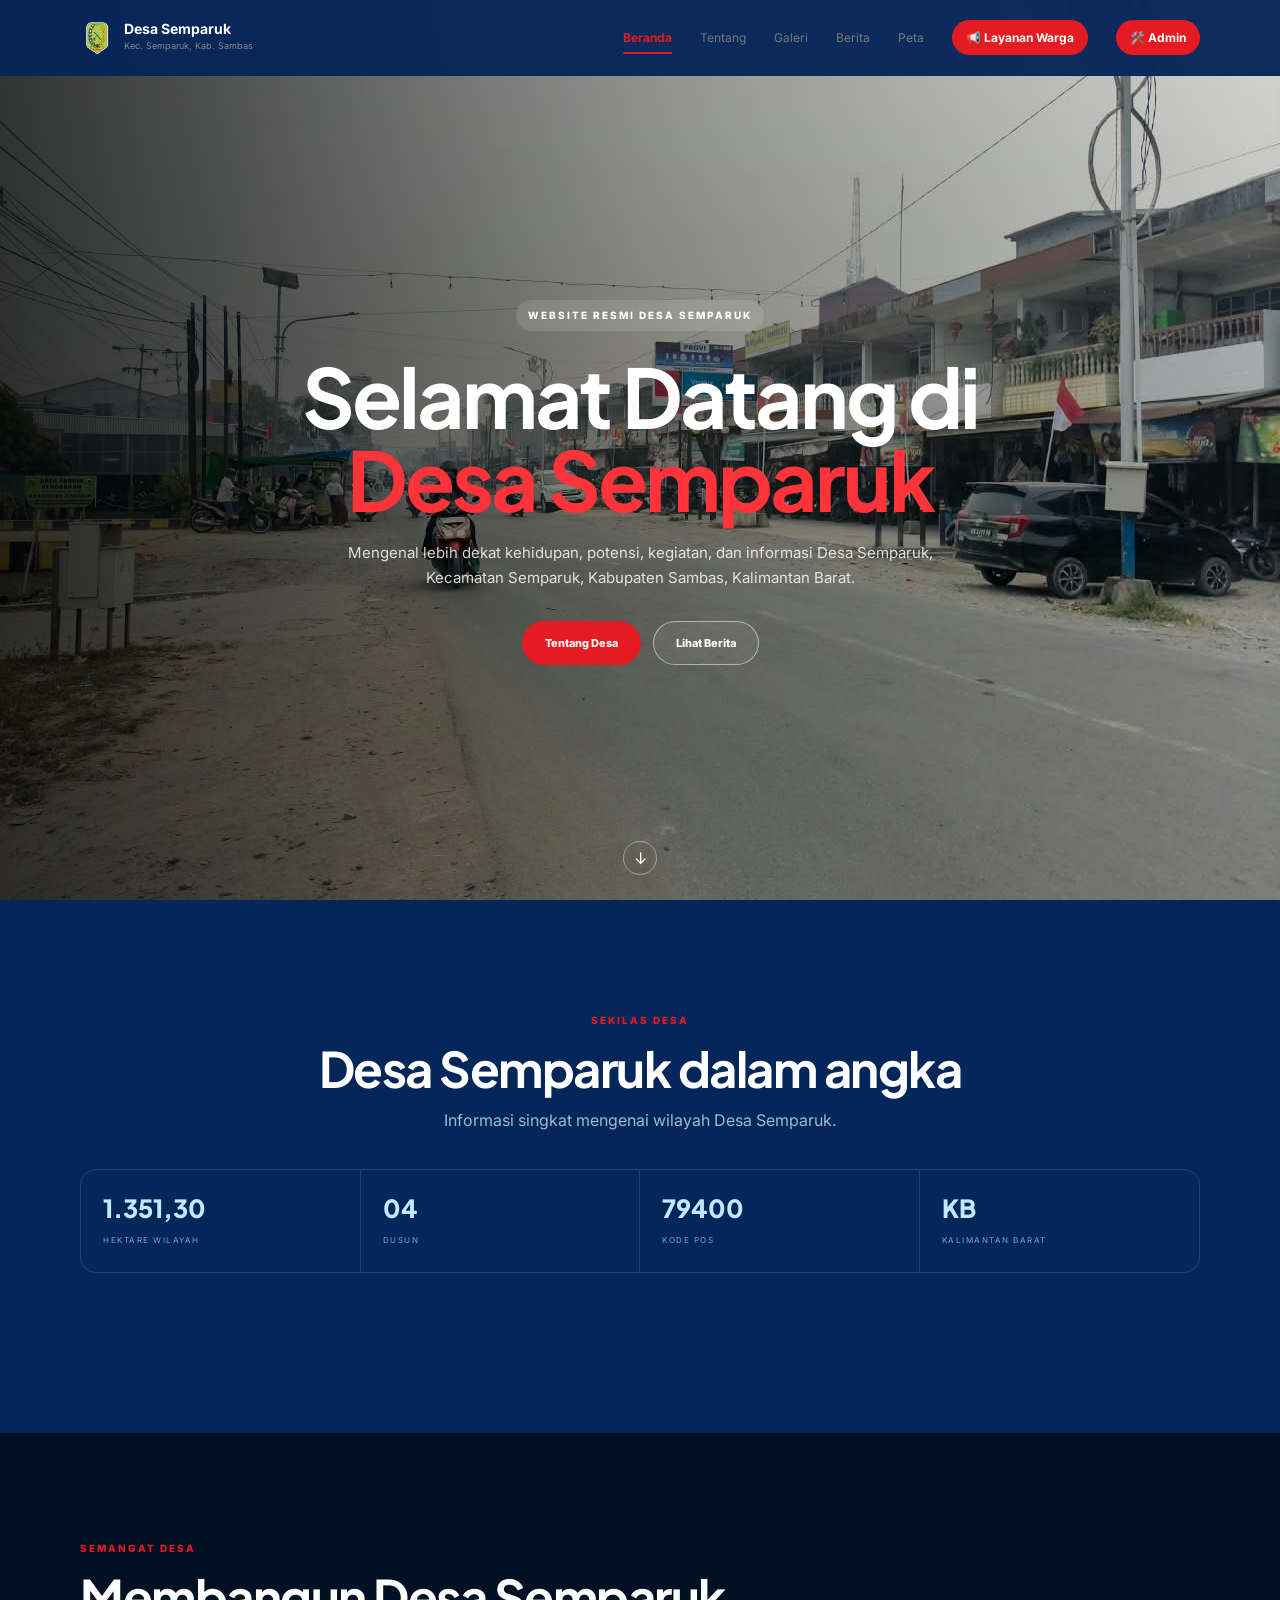
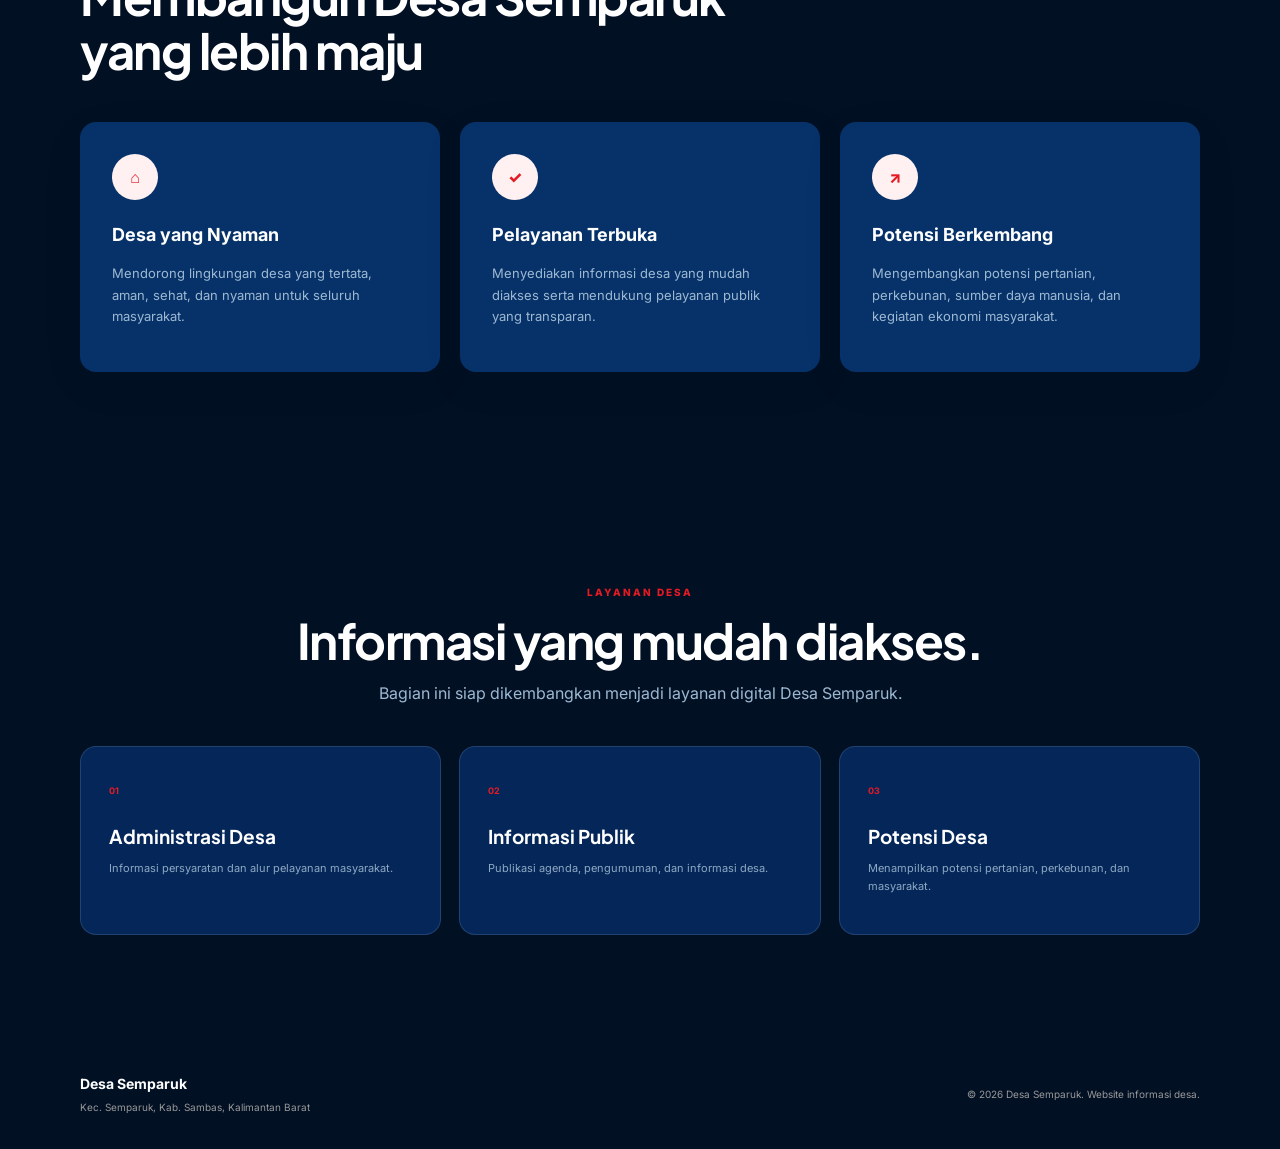
==== commit f38b9acc: "memperbaiki navbar tampilan mobile" ====
--- a/index.html
+++ b/index.html
@@ -41,26 +41,26 @@
         </span>
       </a>
 
-      <button class="menu-toggle" id="menuToggle" aria-label="Buka menu">
+      <button
+        class="menu-toggle"
+        id="menuToggle"
+        aria-label="Buka menu"
+        aria-expanded="false"
+      >
         ☰
       </button>
 
       <nav id="navMenu">
-        <a href="index.html"> Beranda </a>
-
-        <a href="tentang.html"> Tentang </a>
-
-        <a href="galeri.html"> Galeri </a>
-
-        <a href="berita.html"> Berita </a>
-
-        <a href="peta.html"> Peta </a>
+        <a href="index.html">Beranda</a>
+        <a href="tentang.html">Tentang</a>
+        <a href="galeri.html">Galeri</a>
+        <a href="berita.html">Berita</a>
+        <a href="peta.html">Peta</a>
 
         <a href="pengaduan.html" class="nav-service"> 📢 Layanan Warga </a>
 
         <a href="login.html" class="nav-admin"> 🛠️ Admin </a>
       </nav>
-    </header>
     </header>
 
     <main>
--- a/style.css
+++ b/style.css
@@ -1517,7 +1517,7 @@
 
     border: none;
 
-    background: transparent;
+    background: none;
 
     color: #fff;
 
@@ -1526,12 +1526,14 @@
     cursor: pointer;
 
     padding: 8px;
-
-    -webkit-tap-highlight-color: transparent;
   }
 
   /*
      MENU MOBILE
+     
+     Hanya mengganti #navMenu
+     menjadi #navMenu agar sesuai
+     dengan HTML asli.
   */
 
   #navMenu {
@@ -1571,12 +1573,12 @@
 
     z-index: 10000;
 
-    /*
-      penting supaya menu tidak
-      terpotong oleh parent
-    */
     isolation: isolate;
   }
+
+  /*
+     MENU TERBUKA
+  */
 
   #navMenu.open {
     display: flex;
@@ -1586,7 +1588,7 @@
      SEMUA LINK MOBILE
   */
 
-  #navMenu a {
+  #navMenu .nav-link {
     position: relative;
 
     display: block;
@@ -1616,7 +1618,7 @@
     -webkit-tap-highlight-color: transparent;
   }
 
-  #navMenu a:hover {
+  #navMenu .nav-link:hover {
     color: var(--red) !important;
   }
 
@@ -1625,7 +1627,7 @@
   */
 
   #navMenu
-  a:not(.nav-service):not(.nav-admin)::after {
+  .nav-link:not(.nav-service):not(.nav-admin)::after {
 
     content: "";
 
@@ -1647,10 +1649,10 @@
   }
 
   #navMenu
-  a:not(.nav-service):not(.nav-admin):hover::after,
+  .nav-link:not(.nav-service):not(.nav-admin):hover::after,
 
   #navMenu
-  a:not(.nav-service):not(.nav-admin).active::after {
+  .nav-link:not(.nav-service):not(.nav-admin).active::after {
 
     width: calc(100% - 16px);
   }
